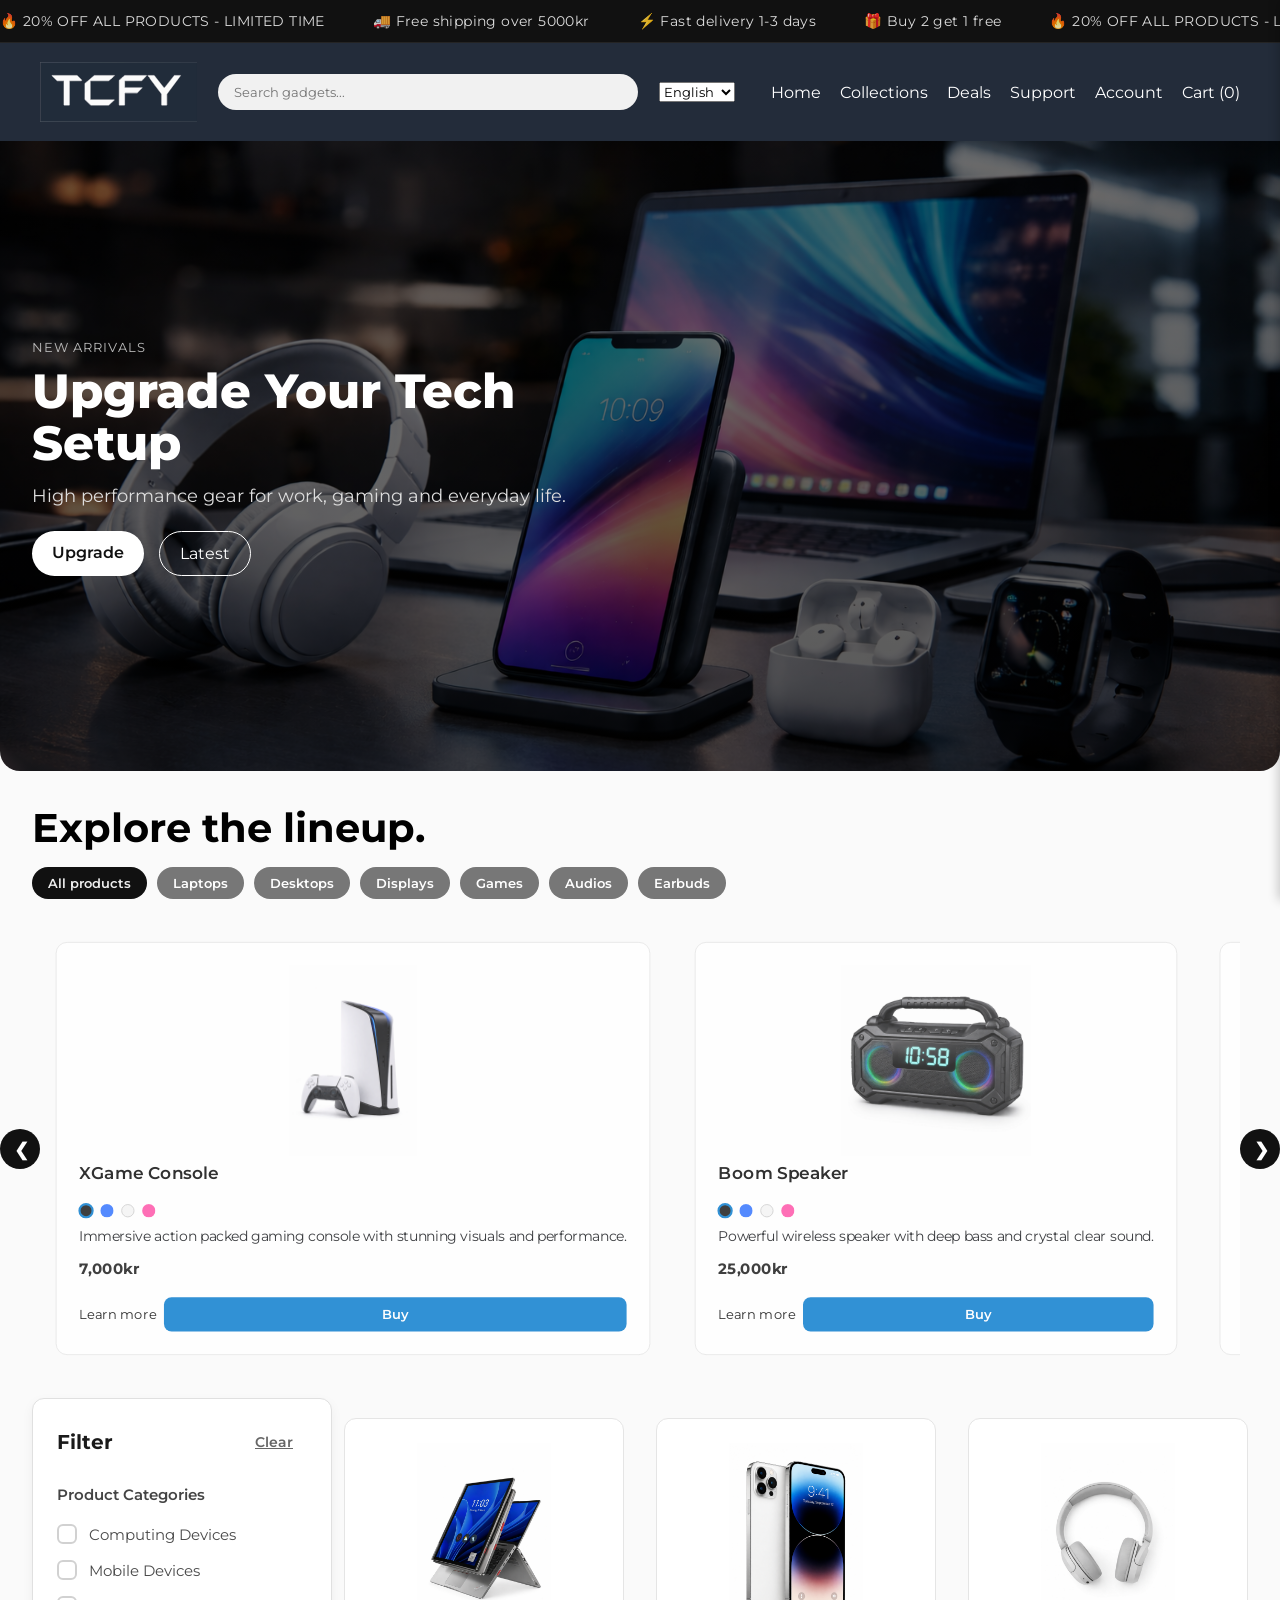
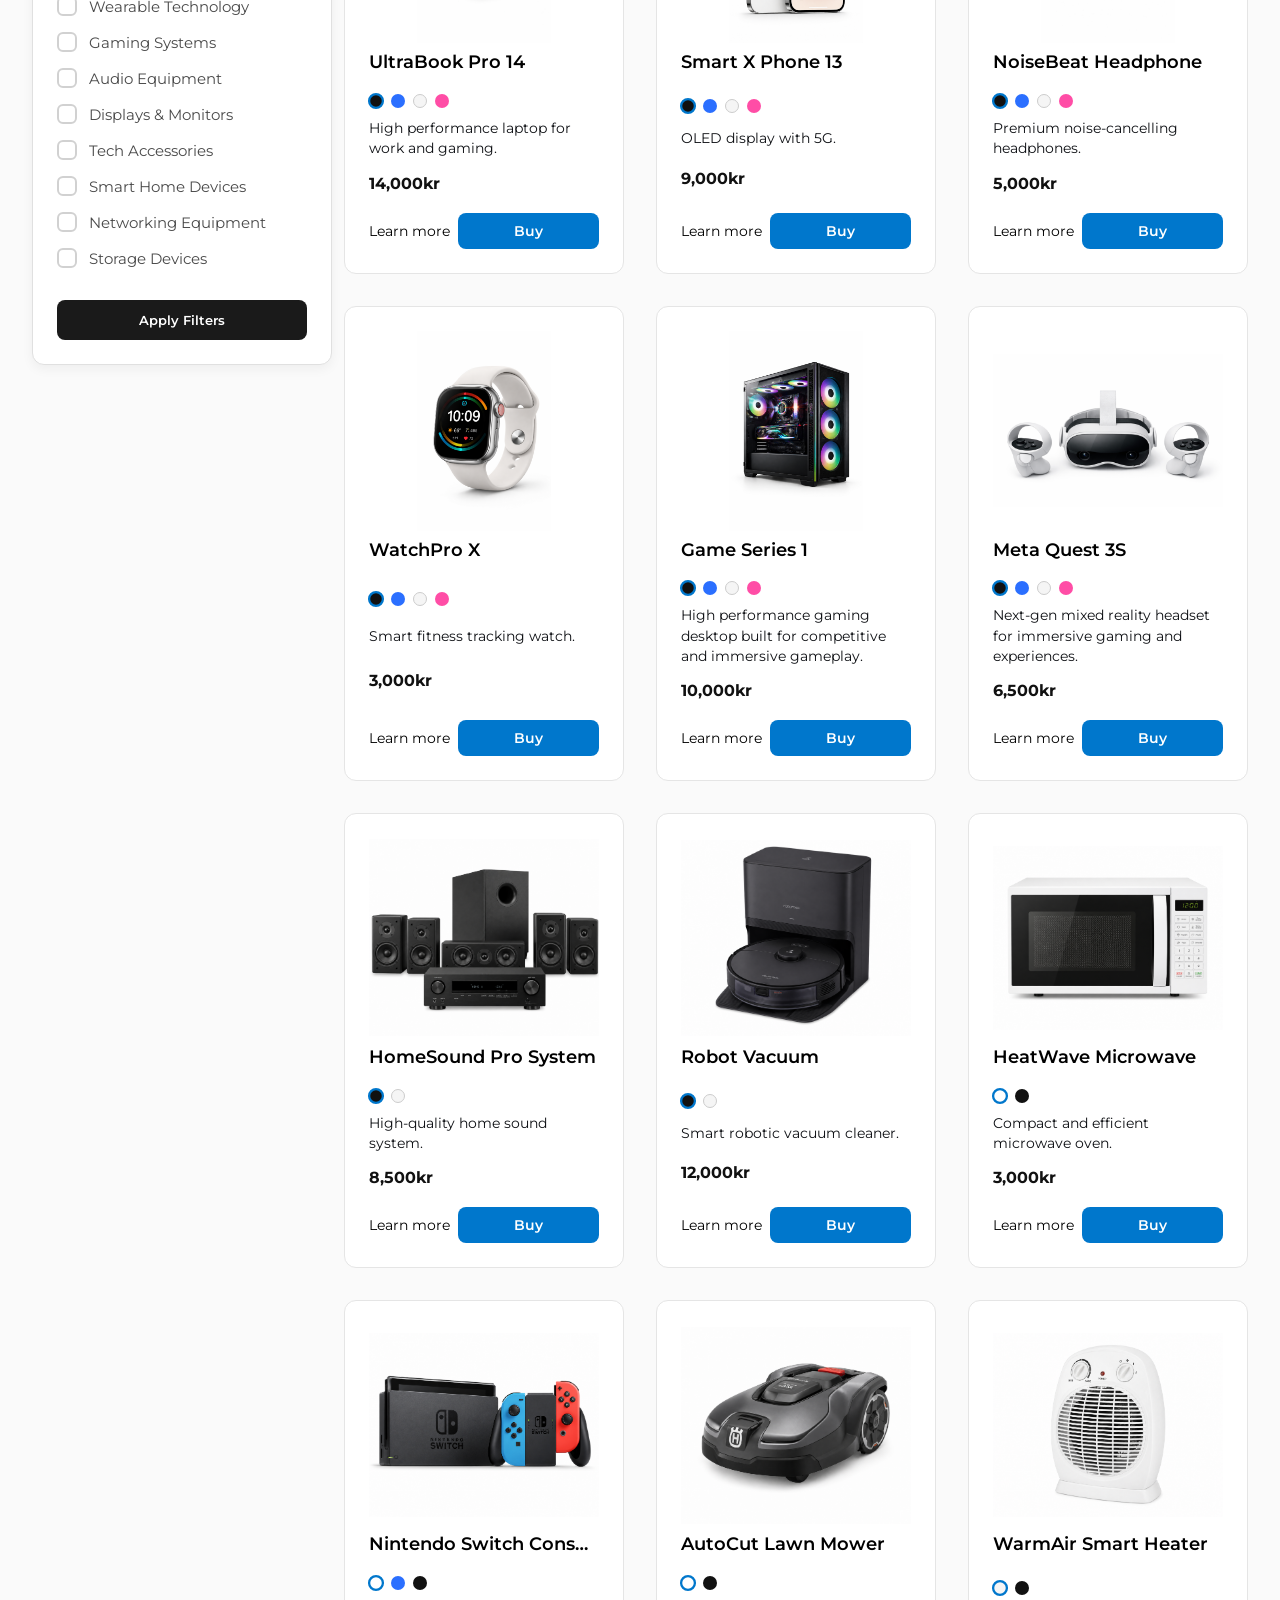
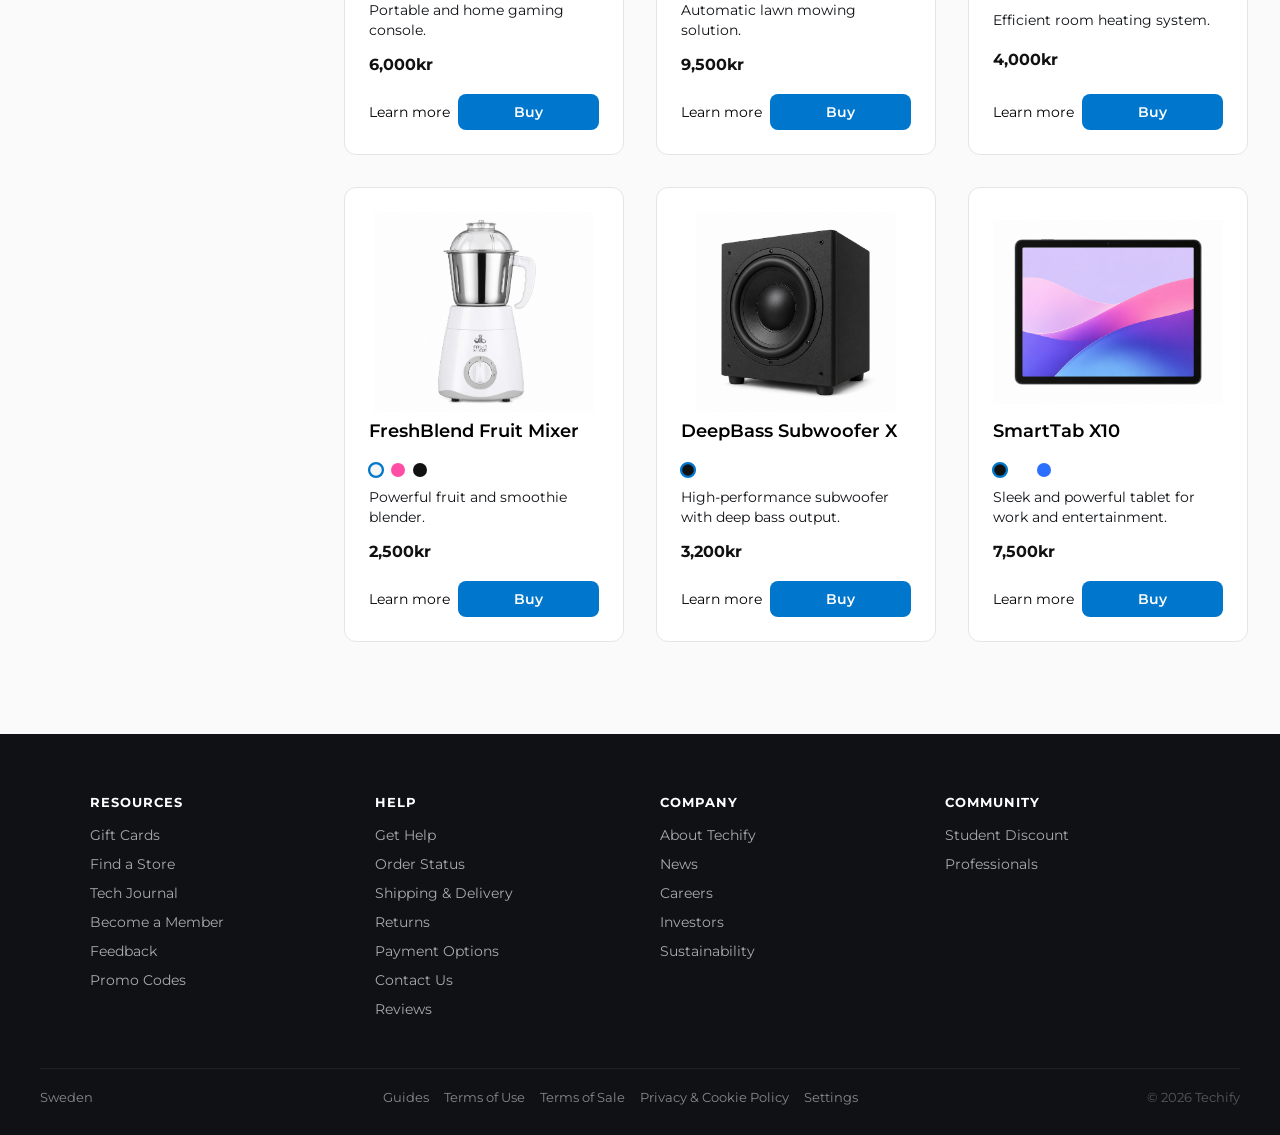
==== index.html @ bf7cb3c2 "new image file" ====
<!DOCTYPE html>
<html lang="en">
<head>
    <meta charset="UTF-8"/>
    <meta name="viewport" content="width=device-width, initial-scale=1.0"/>
    <meta name="description" content="Shop premium tech products including laptops, gaming gear and accessories. Fast delivery across Sweden.">
    <title>Techify | Premium Tech Store Sweden</title>
    <link rel="stylesheet" href="css/main.css"/>
    <link rel="preconnect" href="https://fonts.googleapis.com">
<link rel="preconnect" href="https://fonts.gstatic.com" crossorigin>
<link href="https://fonts.googleapis.com/css2?family=Montserrat:ital,wght@0,100..900;1,100..900&display=swap" rel="stylesheet">
   
</head>
<body>
        <!--PROMO BAR-->
    <section class="promo" aria-label="Current promotions">
        <div class="promo_viewport">
            <ul class="promo_track">
                <li>🔥 20% OFF ALL PRODUCTS - LIMITED TIME</li>
                <li>🚚 Free shipping over 5000kr</li>
                <li>⚡ Fast delivery 1-3 days</li>
                <li>🎁 Buy 2 get 1 free</li>

                <!--DUPLICATE FOR SEAMLESS LOOP-->
                <li>🔥 20% OFF ALL PRODUCTS - LIMITED TIME</li>
                <li>🚚 Free shipping over 5000kr</li>
                <li>⚡ Fast delivery 1-3 days</li>
                <li>🎁 Buy 2 get 1 free</li>
            </ul>
        </div>
    </section>

    <header class="site-header">
        <div class="logo-wrap">
            <img src="img/logo.svg" class="logo" alt="Techify logo">
    
        </div>

       <div class="search-container">
        <label for="search" class="sr-only">Search products</label>
        <input 
          id="search"
          data-i18n-placeholder="search_placeholder"
          placeholder="Search gadgets..."
          aria-label="Search products">
       </div>
       <div id="searchResults" class="search-results"></div>

        <div class="lang-switcher">
         <select id="languageSwitcher">
         <option value="en">English</option>
         <option value="sv">Svenska</option>
         <option value="fr">Français</option>
         </select>
        </div>
       

        <nav aria-label="Main navigation">
            <a href="index.html" data-i18n="nav_home">Home</a>
            <a href="shop.html" data-i18n="nav_collections">Collections</a>
            <a href="deals.html" data-i18n="nav_deals">Deals</a>
            <a href="support.html" data-i18n="nav_support">Support</a>
            <a href="login.html" data-i18n="nav_account">Account</a>          
            <a href="cart.html" id="cartLink">Cart (0)</a>
        </nav>
    </header>


    <main>

        <!--HERO-->
        <section class="hero" aria-label="Hero banner">
            <div class="hero-content">
              <span class="hero-tag" data-i18n="hero_tag">New Arrivals</span>
               <h1 data-i18n="hero_title">Upgrade Your Tech Setup</h1>
               <p data-i18n="hero_desc">High performance gear for work, gaming and everyday life.</p>

           <div class="hero-actions">
             <a href="upgrade.html" class="btn-primary" data-i18n="btn_upgrade">Upgrade</a>
             <a href="latest.html" class="btn-secondary" data-i18n="btn_latest">Latest</a>
           </div>
          </div>
        </section>

        <!--SLIDER-->
        <section class="product-slider" aria-label="Explore the lineup">
           <div class="lineup-header">
            <h2>Explore the lineup.</h2>

            <div class="lineup-filters">
                <button class="active">All products</button>
                <button>Laptops</button>
                <button>Desktops</button>
                <button>Displays</button>
                <button>Games</button>
                <button>Audios</button>
                <button>Earbuds</button>

            </div>
          </div>
        </section>

        <div class="slider-wrapper">
            <button class="slide-btn prev" aria-label="Previous">&#10094;</button>

            <div class="slider-track">

                <!--SLIDE ITEM-->
                <article class="product-card" data-id="15">
                   <a href="product.html?id=15">
                    <img src="img/Xgame.png" 
                         alt="XGame console" 
                         loading="lazy" 
                         decoding="async"
                         width="300" 
                         height="200">
                    <h3>XGame Console</h3>
                    </a>

                    <div class="color-options">
                        <span class="color blue" data-color="blue"></span>
                        <span class="color black" data-color="black"></span>
                        <span class="color white" data-color="white"></span>
                        <span class="color pink" data-color="pink"></span>
                    </div>

                    <p class="price">7000kr</p>
                </article>

                <article class="product-card" data-id="11">
                   <a href="product.html?id=11">
                    <img src="img/speaker.png" 
                         alt="Boom Speaker" 
                         loading="lazy" 
                         decoding="async"
                         width="300" 
                         height="200">
                    <h3>Boom Speaker</h3>
                    </a>
                     <div class="color-options">
                        <span class="color blue" data-color="blue"></span>
                        <span class="color black" data-color="black"></span>
                        <span class="color white" data-color="white"></span>
                        <span class="color pink" data-color="pink"></span>
                    </div>

                    <p class="price">2500kr</p>
                </article>

                <article class="product-card" data-id="7">
                   <a href="product.html?id=7">
                    <img src="img/earbuds.png" 
                         alt="AirBeat Earbuds" 
                         loading="lazy" 
                         decoding="async"
                         width="300" 
                         height="200">
                    <h3>AirBeat Earbuds</h3>
                    </a>
                     <div class="color-options">
                        <span class="color blue" data-color="blue"></span>
                        <span class="color black" data-color="black"></span>
                        <span class="color white" data-color="white"></span>
                        <span class="color pink" data-color="pink"></span>
                    </div>
                    <p class="price">1800kr</p>
                </article>

                <article class="product-card" data-id="8">
                   <a href="product.html?id=8">
                    <img src="img/laptop.png" 
                         alt="Pro Laptop X" 
                         loading="lazy" 
                         decoding="async"
                         width="300" 
                         height="200">
                    <h3>Pro Laptop X</h3>
                    </a>
                     <div class="color-options">
                        <span class="color blue" data-color="blue"></span>
                        <span class="color black" data-color="black"></span>
                        <span class="color white" data-color="white"></span>
                        <span class="color pink" data-color="pink"></span>
                    </div>
                    <p class="price">160000kr</p>
                </article>

                <article class="product-card" data-id="9">
                   <a href="product.html?id=9">
                    <img src="img/computer Monitor.png" 
                         alt="Pro Game M2" 
                         decoding="async"
                         loading="lazy" 
                         width="300" 
                         height="200">
                    <h3>Pro Game M2</h3>
                    </a>
                     <div class="color-options">
                        <span class="color blue" data-color="blue"></span>
                        <span class="color black" data-color="black"></span>
                        <span class="color white" data-color="white"></span>
                        <span class="color pink" data-color="pink"></span>
                    </div>
                    <p class="price">12000kr</p>
                </article>

                <article class="product-card" data-id="12">
                   <a href="product.html?id=12">
                    <img src="img/smart tv.png" 
                         alt="75 inch Smart TV" 
                         loading="lazy" 
                         decoding="async"
                         width="300" 
                         height="200">
                    <h3>75" Smart TV</h3>
                    </a>
                     <div class="color-options">
                        <span class="color blue" data-color="blue"></span>
                        <span class="color black" data-color="black"></span>
                        <span class="color white" data-color="white"></span>
                        <span class="color pink" data-color="pink"></span>
                    </div>
                    <p class="price">180000kr</p>
                </article>

                <article class="product-card" data-id="13">
                   <a href="product.html?id=13">
                    <img src="img/camera.png" 
                         alt="ProShot Camera" 
                         loading="lazy" 
                         decoding="async"
                         width="300" 
                         height="200">
                    <h3>ProShot Camera</h3>
                   </a>
                    <div class="color-options">
                        <span class="color blue" data-color="blue"></span>
                        <span class="color black" data-color="black"></span>
                        <span class="color white" data-color="white"></span>
                        <span class="color pink" data-color="pink"></span>
                    </div>
                    <p class="price">9500kr</p>
                </article>

                <article class="product-card" data-id="14">
                   <a href="product.html?id=14">
                    <img src="img/portable hardware.png" 
                         alt="Pocket SSD" 
                         loading="lazy" 
                         decoding="async"
                         width="300" 
                         height="200">
                    <h3>Pocket SSD 1TB</h3>
                    </a>
                    <p class="price">2500kr</p>
                </article>

                
            </div>

            <button class="slide-btn next" aria-label="Next">&#10095;</button>
        </div>
    </section>

      <!-- MAIN SHOP--> 
      <section class="container">

      <aside class="filters" aria-label="Product filters">

        <header class="filters-header">
            <h2>Filter</h2>
            <button type="button" class="clear-filters">Clear</button>
        </header>

        <form class="filters-form">

            <fieldset class="filters-group">
                <legend>Product Categories</legend>

                <label class="filter-option">
                    <input type="checkbox" name="category" value="laptop">
                    <span>Computing Devices</span>
                </label>

                <label class="filter-option">
                    <input type="checkbox" name="category" value="phones">
                    <span>Mobile Devices</span>
                </label>

                <label class="filter-option">
                    <input type="checkbox" name="category" value="wearable">
                    <span>Wearable Technology</span>
                </label>

                <label class="filter-option">
                    <input type="checkbox" name="category" value="game">
                    <span>Gaming Systems</span>
                </label>

                <label class="filter-option">
                    <input type="checkbox" name="category" value="audio">
                    <span>Audio Equipment</span>
                </label>

                <label class="filter-option">
                    <input type="checkbox" name="category" value="monitor">
                    <span>Displays & Monitors</span>
                </label>

                <label class="filter-option">
                    <input type="checkbox" name="category" value="camera">
                    <span>Tech Accessories</span>
                </label>

                <label class="filter-option">
                    <input type="checkbox" name="category" value="home_appliance">
                    <span>Smart Home Devices</span>
                </label>

                <label class="filter-option">
                    <input type="checkbox" name="category" value="network">
                    <span>Networking Equipment</span>
                </label>

                <label class="filter-option">
                    <input type="checkbox" name="category" value="portable hardware">
                    <span>Storage Devices</span>
                </label>
            </fieldset>

            <button id="applyFilters" type="button" class="apply-btn">
                Apply Filters
            </button>
        </form>

      </aside>  

      <section class="products">

        <article class="product-card" data-id="1">
            <a href="product.html?id=1">
                <img src="img/ultraBook.png" alt="UltraBook Pro 14">
                <h3>UltraBook Pro 14</h3>
            </a>
             <div class="color-options">
                        <span class="color blue" data-color="blue"></span>
                        <span class="color black" data-color="black"></span>
                        <span class="color white" data-color="white"></span>
                        <span class="color pink" data-color="pink"></span>
                    </div>
            <p class="price">14000kr</p>
            <button type="button" class="add-to-cart">Add to Cart</button>
        </article>

        <article class="product-card" data-id="2">
            <a href="product.html?id=2">
                <img src="img/smartphone.png" alt="Smart X Phone 13">
                <h3>Smart X Phone 13</h3>
            </a>
             <div class="color-options">
                        <span class="color blue" data-color="blue"></span>
                        <span class="color black" data-color="black"></span>
                        <span class="color white" data-color="white"></span>
                        <span class="color pink" data-color="pink"></span>
                    </div>
            <p class="price">9000kr</p>
            <button type="button" class="add-to-cart">Add to Cart</button>
        </article>

        <article class="product-card" data-id="3">
            <a href="product.html?id=3">
                <img src="img/headphone.png" alt="NoiseBeat Headphone">
                <h3>NoiseBeat Headphone</h3>
            </a>
             <div class="color-options">
                        <span class="color blue" data-color="blue"></span>
                        <span class="color black" data-color="black"></span>
                        <span class="color white" data-color="white"></span>
                        <span class="color pink" data-color="pink"></span>
                    </div>
            <p class="price">5000kr</p>
            <button type="button" class="add-to-cart">Add to Cart</button>
        </article>

        <article class="product-card" data-id="4">
            <a href="product.html?id=4">
                <img src="img/smartwatch.png" alt="WatchPro X">
                <h3>WatchPro X</h3>
            </a>
             <div class="color-options">
                        <span class="color blue" data-color="blue"></span>
                        <span class="color black" data-color="black"></span>
                        <span class="color white" data-color="white"></span>
                        <span class="color pink" data-color="pink"></span>
                    </div>
            <p class="price">3000kr</p>
            <button type="button" class="add-to-cart">Add to Cart</button>
        </article>

        <article class="product-card" data-id="5">
            <a href="product.html?id=5">
                <img src="img/gaming pc.png" alt="Game Series 1">
                <h3>Game Series 1</h3>
            </a>
             <div class="color-options">
                        <span class="color blue" data-color="blue"></span>
                        <span class="color black" data-color="black"></span>
                        <span class="color white" data-color="white"></span>
                        <span class="color pink" data-color="pink"></span>
                    </div>
            <p class="price">10000kr</p>
            <button type="button" class="add-to-cart">Add to Cart</button>
        </article>

        <article class="product-card" data-id="6">
            <a href="product.html?id=6">
                <img src="img/meta quest 3s.png" alt="VR">
                <h3>VR</h3>
            </a>
             <div class="color-options">
                        <span class="color blue" data-color="blue"></span>
                        <span class="color black" data-color="black"></span>
                        <span class="color white" data-color="white"></span>
                        <span class="color pink" data-color="pink"></span>
                    </div>
            <p class="price">7000</p>
            <button type="button" class="add-to-cart">Add to Cart</button>
        </article>


<article class="product-card" data-id="16">
    <a href="product.html?id=16">
        <img src="img/soundsystem.png" alt="HomeSound Pro System">
        <h3>HomeSound Pro System</h3>
    </a>
    <div class="color-options">
        <span class="color black" data-color="black"></span>
        <span class="color white" data-color="white"></span>
    </div>
    <p class="price">8500kr</p>
    <button type="button" class="add-to-cart">Add to Cart</button>
</article>

<article class="product-card" data-id="17">
    <a href="product.html?id=17">
        <img src="img/robotvacuum.png" alt="RoboClean X Vacuum">
        <h3>RoboClean X Vacuum</h3>
    </a>
    <div class="color-options">
        <span class="color black" data-color="black"></span>
        <span class="color white" data-color="white"></span>
    </div>
    <p class="price">12000kr</p>
    <button type="button" class="add-to-cart">Add to Cart</button>
</article>


<article class="product-card" data-id="18">
    <a href="product.html?id=18">
        <img src="img/microwave.png" alt="HeatWave Microwave">
        <h3>HeatWave Microwave</h3>
    </a>
    <div class="color-options">
        <span class="color silver" data-color="silver"></span>
        <span class="color black" data-color="black"></span>
    </div>
    <p class="price">3000kr</p>
    <button type="button" class="add-to-cart">Add to Cart</button>
</article>

<article class="product-card" data-id="19">
    <a href="product.html?id=19">
        <img src="img/switch.png" alt="Nintendo Switch Console">
        <h3>Nintendo Switch Console</h3>
    </a>
    <div class="color-options">
        <span class="color red" data-color="red"></span>
        <span class="color blue" data-color="blue"></span>
        <span class="color black" data-color="black"></span>
    </div>
    <p class="price">6000kr</p>
    <button type="button" class="add-to-cart">Add to Cart</button>
</article>

<article class="product-card" data-id="20">
    <a href="product.html?id=20">
        <img src="img/lawnmower.png" alt="AutoCut Lawn Mower">
        <h3>AutoCut Lawn Mower</h3>
    </a>
    <div class="color-options">
        <span class="color green" data-color="green"></span>
        <span class="color black" data-color="black"></span>
    </div>
    <p class="price">9500kr</p>
    <button type="button" class="add-to-cart">Add to Cart</button>
</article>

<article class="product-card" data-id="21">
    <a href="product.html?id=21">
        <img src="img/heater.png" alt="WarmAir Smart Heater">
        <h3>WarmAir Smart Heater</h3>
    </a>
    <div class="color-options">
        <span class="color white" data-color="white"></span>
        <span class="color black" data-color="black"></span>
    </div>
    <p class="price">4000kr</p>
    <button type="button" class="add-to-cart">Add to Cart</button>
</article>

<article class="product-card" data-id="22">
    <a href="product.html?id=22">
        <img src="img/blender.png" alt="Fruit Mixer">
        <h3>Fruit Mixer</h3>
    </a>
    <div class="color-options">
        <span class="color white" data-color="white"></span>
        <span class="color pink" data-color="pink"></span>
        <span class="color black" data-color="black"></span>
    </div>
    <p class="price">2500kr</p>
    <button type="button" class="add-to-cart">Add to Cart</button>
</article>


<article class="product-card" data-id="23">
    <a href="product.html?id=23">
        <img src="img/subwoofer.png" alt="Subwoofer Speaker">
        <h3>DeepBass Subwoofer</h3>
    </a>
    <div class="color-options">
        <span class="color black" data-color="black"></span>
        <span class="color white" data-color="white"></span>
    </div>
    <p class="price">8500kr</p>
    <button type="button" class="add-to-cart">Add to Cart</button>
</article>

<article class="product-card" data-id="24">
    <a href="product.html?id=24">
        <img src="img/tablet.png" alt="Smart Tablet">
        <h3>VisionPad Tablet</h3>
    </a>
    <div class="color-options">
        <span class="color black" data-color="black"></span>
        <span class="color silver" data-color="silver"></span>
        <span class="color white" data-color="white"></span>
    </div>
    <p class="price">6000kr</p>
    <button type="button" class="add-to-cart">Add to Cart</button>
</article>


      </section>
    </main>
<!--SIDE CART-->

<div id="sideCart" class="side-cart" role="dialog" aria-label="Shopping cart">
    <div class="side-cart-header">
        <h2 data-i18n="cart_title">Your Cart</h2>
        <button id="closeCart" aria-label="Close cart">X</button>
    </div>

    <div id="sideCartItems"></div>

    <div class="side-cart-footer">
        <h3 id="sideCartTotal">Total: 0kr</h3>
        <div class="side-actions">
            <button id="continueShopping" data-i18n="continue">Continue Shopping</button>
            <button id="checkoutNow" data-i18n="checkout">Proceed to Payment</button>
        </div>
    </div>
</div>

<script src="js/products.js"></script>
<script src="js/app.js"></script>

<footer class="footer">
    <div class="footer-container">

        <!--RESOURCE-->
        <div class="footer-col">
            <h4>Resources</h4>
            <ul>
                <li><a href="#">Gift Cards</a></li>
                <li><a href="#">Find a Store</a></li>
                <li><a href="#">Tech Journal</a></li>
                <li><a href="#">Become a Member</a></li>
                <li><a href="#">Feedback</a></li>
                <li><a href="#">Promo Codes</a></li>
            </ul>
        </div>

        <!--HELP-->
        <div class="footer-col">
            <h4>Help</h4>
            <ul>
                <li><a href="#">Get Help</a></li>
                <li><a href="#">Order Status</a></li>
                <li><a href="#">Shipping & Delivery</a></li>
                <li><a href="#">Returns</a></li>
                <li><a href="#">Payment Options</a></li>
                <li><a href="#">Contact Us</a></li>
                <li><a href="#">Reviews</a></li>
            </ul>
        </div>

        <!--COMPANY-->
        <div class="footer-col">
            <h4>Company</h4>
            <ul>
                <li><a href="#">About Techify</a></li>
                <li><a href="#">News</a></li>
                <li><a href="#">Careers</a></li>
                <li><a href="#">Investors</a></li>
                <li><a href="#">Sustainability</a></li>
            </ul>
        </div>

        <!--COMMUNITY-->
        <div class="footer-col">
            <h4>Community</h4>
            <ul>
                <li><a href="#">Student Discount</a></li>
                <li><a href="#">Professionals</a></li>
            </ul>
        </div>

    </div>

    <!--BOTTOM BAR-->
    <div class="footer-bottom">
        <span>Sweden</span>

        <div class="footer-links">
            <a href="#">Guides</a>
            <a href="#">Terms of Use</a>
            <a href="#">Terms of Sale</a>
            <a href="#">Privacy & Cookie Policy</a>
            <a href="#">Settings</a>
        </div>

        <span class="footer-copy">© 2026 Techify</span>
    </div>
</footer>
    
</body>
</html>
---- css/main.css ----
* {
  box-sizing: border-box;
  margin: 0;
  padding: 0;
  font-family: "Montserrat", sans-serif;
}

/* HEADER */
.site-header {
  display: flex;
  justify-content: space-between;
  align-items: center;
  padding: 1.2rem 2.5rem;
  background: #232c3a;
  color: #fff;
  flex-wrap: wrap;
  gap: 10px;
}

.logo-wrap {
  display: flex;
  align-items: center;
  gap: 10px;
}

.logo {
  height: 60px;
}

nav a {
  color: white;
  margin-left: 15px;
  text-decoration: none;
}

/* SEARCH */
.search-container {
  position: relative;
  max-width: 420px;
  width: 100%;
}

#search {
  padding: 10px 16px;
  border-radius: 999px;
  border: none;
  width: 100%;
  background: #f1f1f1;
}

#search:focus {
  outline: none;
  background: #e9e9e9;
}

.search-results {
  position: absolute;
  background: white;
  width: 100%;
  top: 110%;
  border-radius: 10px;
  box-shadow: 0 5px 20px rgba(0, 0, 0, 0.1);
  max-height: 300px;
  overflow-y: auto;
  display: none;
  z-index: 100;
}

.search-item {
  padding: 10px;
  cursor: pointer;
}

.search-item:hover {
  background: #f5f5f5;
}

.sr-only {
  position: absolute;
  left: -9999px;
}

.container {
  display: grid;
  grid-template-columns: 280px 1fr;
  gap: 2rem;
  padding: 2rem;
  align-items: start;
}

.filters {
  background: #ffffff;
  border: 1px solid #e0e0e0;
  border-radius: 12px;
  padding: 24px;
  width: 300px;
  box-shadow: 0 4px 12px rgba(0, 0, 0, 0.05);
  font-family:
    "Inter",
    -apple-system,
    sans-serif;
}

.filters-header {
  display: flex;
  justify-content: space-between;
  align-items: center;
  margin-bottom: 24px;
}

.filters-header h2 {
  font-size: 1.25rem;
  font-weight: 700;
  margin: 0;
  color: #1a1a1a;
}

.clear-filters {
  background: none;
  border: none;
  color: #666;
  font-size: 0.9rem;
  cursor: pointer;
  text-decoration: underline;
  transition: color 0.2s;
}

.clear-filters:hover {
  color: #ff4d4f;
}

.filters-group {
  border: none;
  padding: 0;
  margin: 0 0 24px 0;
}

.filters-group legend {
  font-weight: 600;
  font-size: 0.95rem;
  margin-bottom: 12px;
  color: #444;
}

.filter-option {
  display: flex;
  align-items: center;
  padding: 8px 0;
  cursor: pointer;
  transition: all 0.2s;
}

.filter-option input[type="checkbox"] {
  appearance: none;
  -webkit-appearance: none;
  width: 20px;
  height: 20px;
  border: 2px solid #d1d1d1;
  border-radius: 6px;
  margin-right: 12px;
  position: relative;
  cursor: pointer;
  transition: all 0.2s cubic-bezier(0.4, 0, 0.2, 1);
}

.filter-option input[type="checkbox"]:checked {
  background-color: #007bff;
  border-color: #007bff;
}

.filter-option input[type="checkbox"]:checked::after {
  content: "";
  position: absolute;
  left: 6px;
  top: 2px;
  width: 5px;
  height: 10px;
  border: solid white;
  border-width: 0 2px 2px 0;
  transform: rotate(45deg);
}

.filter-option span {
  font-size: 0.95rem;
  color: #4a4a4a;
}

.filter-option:hover span {
  color: #007bff;
}

.apply-btn {
  width: 100%;
  padding: 12px;
  background-color: #1a1a1a;
  color: white;
  border: none;
  border-radius: 8px;
  font-weight: 600;
  cursor: pointer;
  transition: background 0.3s;
}

.apply-btn:hover {
  background-color: #333;
}

.products {
  display: grid;
  grid-template-columns: repeat(auto-fill, minmax(280px, 1fr));
  gap: 2rem;
}

/* SLIDER */
.product-slider {
  padding: 2rem;
}

.product-slider .product-card {
  min-width: 220px;
  scroll-snap-align: center;
  transition:
    transform 0.3s ease,
    opacity 0.3s ease;
}

.slider-wrapper {
  position: relative;
  display: flex;
  align-items: center;
}

.slider-track {
  display: flex;
  gap: 1rem;
  overflow-x: auto;
  scroll-behavior: smooth;

  scroll-snap-type: x mandatory;

  white-space: nowrap;
}

.slider-track .product-card {
  transform: scale(0.95);
  opacity: 0.8;
  min-width: 220px;
  flex: 0 0 auto;
}

.slider-track .product-card.active {
  transform: scale(1);
  opacity: 1;
}

/* HIDE SCROLLBAR */
.slider-track::-webkit-scrollbar {
  display: none;
}

.slide-btn {
  background: #111;
  color: #fff;
  border-radius: 50%;
  width: 40px;
  height: 40px;
  font-size: 18px;
}

.product-slider .product-card {
  min-width: 140px;
  padding: 1rem;
}

.product-slider .product-image {
  height: 140px;
}

.product-slider .product-image img {
  max-height: 130px;
}

/* PRODUCT CARD */

.product-card {
  position: relative;
  overflow: hidden;
  border: 1px solid #e5e5e5;
  padding: 1.2rem;
  border-radius: 12px;
  text-align: left;

  display: flex;
  flex-direction: column;
  justify-content: space-between;
  gap: 14px;

  background: #fff;
  transition: all 0.25s ease;

  height: 100%;
}

.product-card a {
  text-decoration: none;
  color: inherit;
}

.product-card:hover::after {
  opacity: 1;
}

.product-card img {
  width: 100%;
  height: 200px;
  object-fit: contain;
}

.product-card:hover {
  transform: translateY(-8px);
  box-shadow: 0 5px 15px rgba(0, 0, 0, 0.12);
}

.product-card:hover img {
  transform: scale(1.08);
}

.product-card h3 {
  position: relative;
  font-size: 1.05rem;
  font-weight: 600;
  line-height: 1.4;
  margin-top: 8px;

  display: block;
  overflow: hidden;
  text-overflow: ellipsis;
  white-space: nowrap;
}

.product-card h3::after {
  content: "";
  position: absolute;
  left: 0;
  bottom: -3px;
  width: 0%;
  height: 2px;
  background: #111;
  transition: width 0.3s ease;
}

.product-card:hover h3::after {
  width: 100%;
}

.product-card h3 {
  line-height: 1.3;
  margin-bottom: 4px;
}

.price {
  font-weight: bold;
  font-size: 1.1rem;
  margin-top: auto;
}

.product-card h3 {
  font-size: 1.1rem;
  font-weight: 600;
}

.price {
  font-size: 1.3rem;
  font-weight: bold;
  color: #111;
}

.product-card button {
  width: 100%;
  padding: 10px;
  border-radius: 8px;
  font-weight: 600;
}

/* BUTTON */
button {
  padding: 10px 14px;
  border: none;
  border-radius: 10px;
  background: #111;
  color: #fff;
  font-weight: 600;
  cursor: pointer;
}

a:focus,
button:focus,
input:focus {
  outline: 2px solid #0077cc;
  outline-offset: 2px;
}

button:hover {
  background: #333;
}

.btn-primary {
  background: #fff;
  color: #111;
  padding: 12px 20px;
  border-radius: 999px;
  font-weight: 600;
  text-decoration: none;
}

.btn-primary:hover {
  background: #ddd;
}

.btn-secondary {
  border: 1px solid #fff;
  color: #fff;
  padding: 12px 20px;
  border-radius: 999px;
  text-decoration: none;
  display: inline-block;
}

/* QUANTITY */
.qty {
  display: flex;
  align-items: center;
  gap: 10px;
  margin: 10px 0;
}

.qty button {
  padding: 5px 10px;
  border-radius: 6px;
}

/* CART PAGE */
.cart-item {
  display: flex;
  gap: 15px;
  padding: 15px;
  border-bottom: 1px solid #ddd;
  align-items: center;
}

.cart-item img {
  border-radius: 8px;
}

.cart-item button.remove {
  background: #e74c3c;
}

.cart-item button.remove:hover {
  background: #c0392b;
}

/* Cart total*/
.cart-total {
  margin-top: 20px;
  padding: 20px;
  background: #f3f3f3;
  border-radius: 10px;
  text-align: center;
}

/* TOAST */
.toast {
  position: fixed;
  bottom: 20px;
  right: 20px;
  font-weight: 500;
  letter-spacing: 0.5px;
  background: #111;
  color: #fff;
  padding: 12px 20px;
  border-radius: 8px;
  opacity: 0;
  transform: translateY(20px);
  transition: 0.3s;
}

.toast.show {
  opacity: 1;
  transform: translateY(0);
}

/* SIDE CART */
.side-cart {
  border-left: 1px solid #eee;
  position: fixed;
  top: 0;
  right: -350px;
  width: 350px;
  height: 100%;
  background: #fff;
  box-shadow: -2px 0 10px rgba(0, 0, 0, 0.2);
  padding: 20px;
  transition: 0.3s;
  z-index: 999;
  display: flex;
  flex-direction: column;
}

.side-cart.open {
  right: 0;
}

.side-cart-header {
  display: flex;
  justify-content: space-between;
  align-items: center;
}

.side-cart-header button {
  background: none;
  color: black;
  font-size: 24px;
  cursor: pointer;
}

#sideCartItems {
  flex: 1;
  overflow-y: auto;
  margin: 20px 0;
}

.side-item {
  display: flex;
  justify-content: space-between;
  margin-bottom: 10px;
}

.side-cart-item {
  display: flex;
  align-items: center;
  gap: 10px;
  margin-bottom: 15px;
  border-bottom: 1px solid #eee;
  padding-bottom: 10px;
}

.side-img {
  width: 60px;
  height: 60px;
  object-fit: contain;
}

.side-info {
  flex: 1;
}

.side-info h4 {
  font-size: 14px;
  margin-bottom: 5px;
}

.side-info p {
  font-size: 13px;
  color: #555;
}

.side-cart-item .remove {
  background: none;
  color: red;
  font-size: 16px;
  cursor: pointer;
}

.side-cart-footer {
  border-top: 1px solid #ddd;
  padding-top: 10px;
}

body.cart-open::before {
  content: "";
  position: fixed;
  inset: 0;
  background: rgba(0, 0, 0, 0.4);
  z-index: 998;
}

/* SIDE ACTIONS */
.side-actions {
  display: flex;
  gap: 10px;
  margin-top: 10px;
}

.side-actions button {
  flex: 1;
  border-radius: 10px;
  padding: 10px;
}

.primary {
  background: #0077cc;
}

.secondary {
  background: #eee;
  color: #111;
}

.secondary:hover {
  background: #ddd;
}

/* Payment*/
.checkout-layout {
  display: grid;
  grid-template-columns: 1fr 1fr;
  gap: 2rem;
  margin-top: 20px;
}

.cart-summary {
  background: #f8f8f8;
  padding: 20px;
  border-radius: 10px;
}

.payment-form {
  display: flex;
  flex-direction: column;
  gap: 10px;
  background: #fff;
  padding: 20px;
  border-radius: 10px;
  box-shadow: 0 5px 15px rgba(0, 0, 0, 0.1);
}

.payment-form input {
  padding: 10px;
  border-radius: 8px;
  border: 1px solid #ccc;
}

.payment-form input:focus {
  border-color: #0077cc;
  outline: none;
}

.pay-now {
  margin-top: 10px;
  background: #111;
}

.pay-now:hover {
  background: #333;
}

/* GLOBAL SMOOTHNESS */
html {
  scroll-behavior: smooth;
}

body {
  background: #fafafa;
}

/* BETTER TRANSTITIONS */
.product-card,
button,
a {
  transition:
    transform 0.2s ease,
    box-shadow 0.2s ease;
}

/* FOOTERS */
.footer {
  background: #0f1115;
  color: #ccc;
  padding: 60px 20px 30px;
  margin-top: 60px;
}

/* GRID */
.footer-container {
  max-width: 1100px;
  margin: auto;

  display: flex;
  justify-content: space-between;
  align-items: flex-start;

  gap: 40px;
  flex-wrap: wrap;
}
.footer-col {
  min-width: 180px;
  flex: 1;
}

/* HERO */
.hero {
  position: relative;
  min-height: 70vh;

  display: flex;
  align-items: center;
  padding: 4rem 2rem;

  color: #fff;
  background:
    linear-gradient(rgba(0, 0, 0, 0.55), rgba(0, 0, 0, 0.65)),
    url("../img/hero.png") center/cover no-repeat;

  border-radius: 0 0 20px 20px;
}
.hero-content {
  max-width: 600px;
}

.hero-tag {
  display: inline-block;
  font-size: 0.8rem;
  letter-spacing: 1px;
  text-transform: uppercase;
  margin-bottom: 10px;
  color: #bbb;
}

.hero h1 {
  font-size: 3rem;
  line-height: 1.1;
  font-weight: 800;
  margin-bottom: 15px;
}

.hero p {
  font-size: 1.1rem;
  color: #ddd;
  margin-bottom: 25px;
}

.hero-actions {
  display: flex;
  gap: 15px;
}
/* HEADER */
.section-header {
  display: flex;
  justify-content: space-between;
  align-items: center;
  margin-bottom: 1rem;
}

.section-header h2 {
  font-size: 1.5rem;
}

.section-header a {
  font-size: 0.9rem;
  text-decoration: none;
  color: #0077cc;
}

/* TITLE */
.footer-col h4 {
  color: #fff;
  margin-bottom: 15px;
  font-size: 13px;
  text-transform: uppercase;
  letter-spacing: 1px;
}

/* LINK */
.footer-col ul {
  list-style: none;
  padding: 0;
}

.footer-col li {
  margin-bottom: 10px;
}

.footer-col a {
  color: #aaa;
  text-decoration: none;
  font-size: 14px;
  transition: 0.2s;
}

.footer-col a:hover {
  color: #fff;
  transform: translateX(4px);
}

/* BOTTOM */
.footer-bottom {
  max-width: 1200px;
  margin: 40px auto 0;
  padding-top: 20px;
  border-top: 1px solid #222;

  display: flex;
  flex-wrap: wrap;
  justify-content: space-between;
  align-items: center;

  font-size: 13px;
  color: #888;
}

.footer-links {
  display: flex;
  flex-wrap: wrap;
  gap: 15px;
}

.footer-links a {
  color: #888;
  text-decoration: none;
}

.footer-links a:hover {
  color: #fff;
}

.footer-copy {
  opacity: 0.6;
}

/* RESPONSIVE */
@media (max-width: 900px) {
  .container {
    grid-template-columns: 1fr;
  }

  /*Grid*/
  #productSection {
    display: grid;
    grid-template-columns: 1fr;
  }

  .site-header {
    flex-direction: column;
    align-items: flex-start;
    gap: 15px;
  }

  nav {
    width: 100%;
  }
}

/* PREMIUM PAGE */
.product-detail {
  max-width: 1400px;
  margin: auto;
  padding: 0 20px;
}

/* PROMO */
.promo {
  background: #111;
  color: #fff;
  font-size: 0.9rem;
  border-bottom: 1px solid rgba(255, 255, 255, 0.08);
}

.promo_viewport {
  overflow: hidden;
}

.promo_track {
  display: flex;
  gap: 3rem;
  padding: 0.75rem 0;
  list-style: none;
  margin: 0;

  width: max-content;
  animation: promo-scroll 18s linear infinite;
}

.promo_track li {
  white-space: nowrap;
  opacity: 0.85;
  letter-spacing: 0.4px;
}

/* INFINITE SCROLL */
@keyframes promo-scroll {
  from {
    transform: translateX(0);
  }
  to {
    transform: translateX(-50%);
  }
}

.promo:hover .promo_track {
  animation-play-state: paused;
}

/* EXPLORE LINEUP */
.lineup {
  padding: 3rem 2rem 1rem;
}

.lineup-header h2 {
  font-size: 2.5rem;
  margin-bottom: 15px;
}

.lineup-filters {
  display: flex;
  gap: 10px;
}

.lineup-filters button {
  border: none;
  background: #777;
  padding: 8px 16px;
  border-radius: 999px;
  cursor: pointer;
}

.lineup-filters .active {
  background: #111;
  color: #eee;
}

/* PRODUCT CARD UPGRADE */
.product-card {
  padding: 1.5rem;
  gap: 10px;
}

.badge {
  position: absolute;
  top: 12px;
  left: 12px;
  font-size: 0.7rem;
  background: red;
  padding: 4px 10px;
  border-radius: 20px;
  font-weight: 600;
}

.product-card .desc {
  font-size: 0.9rem;
  color: #0f1115;
  line-height: 1.4;
}

.product-card .price {
  font-size: 1rem;
  margin-top: 5px;
}

/* ACTION ROW */
.card-actions {
  display: flex;
  justify-content: space-between;
  align-items: center;
  gap: 8px;
  margin-top: 10px;
}

/* BUY BUTTON */
.add-to-cart,
.buy-btn {
  width: auto;
  padding: 8px 12px;
  font-size: 0.85rem;
  border-radius: 8px;
  white-space: nowrap;
}

.card-actions buttons {
  flex: 1;
}

.link-btn {
  font-size: 0.85rem;
  white-space: nowrap;
  color: #0077cc;
  text-decoration: none;
}

.buy-btn {
  background: #0077cc;
  border-radius: 20px;
  padding: 6px 14px;
  font-size: 0.85rem;
}

.buy-btn:hover {
  background: #005fa3;
}

/* PRODUCT IMAGE WRAPPER */
.product-image {
  width: 100%;
  height: 200px;
  display: flex;
  align-items: center;
  justify-content: center;
  overflow: hidden;
}

.product-image img {
  max-width: 100%;
  max-height: 100%;
  object-fit: contain;
  transition: transform 0.3s ease;
}

/* COLOR OPTIONS CONTAINER */
.color-options {
  display: flex;
  gap: 8px;
  margin-top: 6px;
  align-items: center;
}

.color {
  width: 14px;
  height: 14px;
  border-radius: 50%;
  cursor: pointer;
  border: 2px solid transparent;
  transition: 0.2s ease;
}

/* COLORS */
.color.blue {
  background: #2b6fff;
}
.color.black {
  background: #111;
}
.color.white {
  background: #f5f5f5;
  border: 1px solid #ccc;
}
.color.pink {
  background: #ff4da6;
}

/* HOVER EFFECT */
.color:hover {
  transform: scale(1.2);
  border-color: #0077cc;
}

/* ACTIVE STATE */
.color.active {
  border: 2px solid #0077cc;
  transform: scale(1.15);
}

/* PRODUCT CARD FIX ALIGNMENT */
.product-card {
  display: flex;
  flex-direction: column;
  justify-content: space-between;
}

/* PRODUCT PAGE */
.product-detail {
  max-width: 1200px;
  margin: auto;
  padding: 50px 20px;
}

.product-grid {
  display: grid;
  grid-template-columns: 1fr 1fr;
  gap: 80px;
  align-items: start;
}

.product-image {
  display: flex;
  justify-content: center;
}

.product-image img {
  width: 100%;
  max-width: 450px;
  object-fit: contain;
}

.product-info {
  display: flex;
  flex-direction: column;
  gap: 20px;
}

.product-info h1 {
  font-size: 2rem;
}

.product-info .price {
  font-size: 1.6rem;
}

.features {
  background: #fff;
  padding: 20px;
  border-radius: 12px;
  border: 1px solid #eee;
}

/* NEW PRODUCT PAGE (GRADE A LAYOUT) */

.product-grid {
  display: grid;
  grid-template-columns: 1fr 1fr;
  gap: 60px;
  align-items: start;
  margin-top: 40px;
}

/* LEFT SIDE */
.product-left {
  display: flex;
  flex-direction: column;
  gap: 25px;
}

.product-detail .product-image {
  background: #fff;
  border-radius: 16px;
  padding: 20px;
  border: 1px solid #eee;

  display: flex;
  align-items: center;
  justify-content: center;

  height: 520px;
}

.product-detail .product-image img {
  width: 100%;
  height: 100%;
  max-height: 500px;
  object-fit: contain;
  transition: transform 0.3s ease;
}

.product-image:hover img {
  transform: scale(1.08);
}

.product-specs {
  background: #fff;
  padding: 20px;
  border-radius: 12px;
  border: 1px solid #eee;
  font-size: 0.95rem;
  line-height: 1.7;
  color: #333;
}

/* RIGHT SIDE */
.product-right {
  display: flex;
  flex-direction: column;
  gap: 20px;
}

.product-right h1 {
  font-size: 2.2rem;
  font-weight: 700;
}

.product-right .price {
  font-size: 1.9rem;
  font-weight: bold;
  color: #111;
}

/* FEATURES */
.features {
  list-style: none;
  padding: 0;
}

.features li {
  margin-bottom: 10px;
  font-size: 0.95rem;
}

/* TRUST BOX */
.trust-box {
  background: #f5f7fa;
  padding: 18px;
  border-radius: 12px;
  font-size: 0.95rem;
  border: 1px solid #eee;
}

.trust-box p {
  margin-bottom: 6px;
}

/* MAIN BUTTON */
.buy-main {
  padding: 16px;
  font-size: 1rem;
  border-radius: 12px;
  background: #0077cc;
  color: #fff;
  font-weight: 600;
  border: none;
  cursor: pointer;
}

.buy-main:hover {
  background: #005fa3;
}

/* RESPONSIVE */
@media (max-width: 900px) {
  .product-grid {
    grid-template-columns: 1fr;
    gap: 40px;
  }

  .product-image {
    height: 300px;
  }
}

.logo-wrap img {
  height: 60px;
  width: auto;
}

/* FORCE smaller slider cards */
.product-slider .product-card {
  min-width: 140px;
  padding: 0.8rem;
}

.product-slider .product-image {
  height: 120px;
}

.product-slider .product-image img {
  max-height: 110px;
}

.checkout-container {
  display: flex;
  gap: 2rem;
  padding: 2rem;
  max-width: 1200px;
  margin: auto;
}

.checkout-items,
.checkout-form {
  flex: 1;
  background: #fff;
  padding: 1.5rem;
  border-radius: 12px;
  box-shadow: 0 5px 20px rgba(0,0,0,0.08);
}

.checkout-item {
  display: flex;
  align-items: center;
  justify-content: space-between;
  margin-bottom: 1rem;
  gap: 1rem;
}

.checkout-item img {
  border-radius: 8px;
}

.checkout-total {
  margin-top: 1rem;
  font-size: 1.2rem;
}

.checkout-form form {
  display: flex;
  flex-direction: column;
}

.checkout-form label {
  margin-top: 10px;
  font-size: 0.9rem;
}

.checkout-form input {
  padding: 10px;
  margin-top: 5px;
  border-radius: 6px;
  border: 1px solid #ddd;
}

.row {
  display: flex;
  gap: 10px;
}

.pay-btn {
  margin-top: 20px;
  padding: 12px;
  background: black;
  color: white;
  border: none;
  border-radius: 8px;
  cursor: pointer;
}

/* ACCOUNT / AUTH PAGES  */

.auth-wrapper {
  min-height: 100vh;
  display: flex;
  align-items: center;
  justify-content: center;
  background: linear-gradient(135deg, #0f172a, #1e293b);
  padding: 20px;
}

.auth-card {
  background: #fff;
  padding: 40px;
  border-radius: 16px;
  width: 100%;
  max-width: 420px;
  box-shadow: 0 20px 50px rgba(0,0,0,0.15);
  text-align: center;
}

.auth-card h1 {
  font-size: 28px;
  margin-bottom: 10px;
}

.auth-card p {
  font-size: 14px;
  color: #666;
  margin-bottom: 25px;
}

/* FORM */
.auth-form {
  display: flex;
  flex-direction: column;
  gap: 15px;
}

.auth-form input {
  padding: 12px;
  border-radius: 10px;
  border: 1px solid #ddd;
  font-size: 14px;
  transition: 0.2s;
}

.auth-form input:focus {
  border-color: #0077cc;
  outline: none;
}

/* BUTTON */
.auth-btn {
  padding: 12px;
  border: none;
  border-radius: 10px;
  background: #111;
  color: #fff;
  font-weight: 600;
  cursor: pointer;
  transition: 0.2s;
}

.auth-btn:hover {
  background: #333;
}

/* SWITCH (login/signup link) */
.auth-switch {
  margin-top: 20px;
  font-size: 14px;
}

.auth-switch a {
  color: #0077cc;
  text-decoration: none;
  font-weight: 600;
}

.auth-switch a:hover {
  text-decoration: underline;
}

/* BACK BUTTON (for auth pages) */
.auth-wrapper .back-home {
  position: absolute;
  top: 20px;
  left: 20px;
  color: #fff;
  text-decoration: none;
  font-size: 14px;
  opacity: 0.8;
}

.auth-wrapper .back-home:hover {
  opacity: 1;
}

/* UPGRADE / LATEST PAGES*/

.page-hero {
  padding: 80px 20px 60px;
  text-align: center;
  color: #fff;
  background: linear-gradient(135deg, #0f172a, #1e293b);
}

.page-hero h1 {
  font-size: 2.8rem;
  font-weight: 800;
  margin-bottom: 10px;
}

.page-hero p {
  font-size: 1.1rem;
  color: #cbd5e1;
  max-width: 600px;
  margin: auto;
}

.page-section {
  padding: 50px 20px;
  max-width: 1200px;
  margin: auto;
}

.page-section h2 {
  font-size: 1.8rem;
  margin-bottom: 25px;
}

/* FEATURED STRIP */
.featured-banner {
  background: linear-gradient(90deg, #0077cc, #00aaff);
  color: #fff;
  padding: 30px;
  border-radius: 16px;
  display: flex;
  justify-content: space-between;
  align-items: center;
  margin-bottom: 40px;
}

.featured-banner h3 {
  font-size: 1.4rem;
}

.featured-banner button {
  background: #fff;
  color: #0077cc;
  border-radius: 999px;
  padding: 10px 18px;
}

/* GRID ENHANCEMENT */
.products {
  margin-top: 20px;
}

/* BACK BUTTON */
.back-link {
  display: inline-block;
  margin: 20px;
  color: #0077cc;
  text-decoration: none;
  font-weight: 600;
}

.back-link:hover {
  text-decoration: underline;
}

/* SUPPORT PAGE */
.support-grid {
  display: grid;
  grid-template-columns: repeat(auto-fit, minmax(220px, 1fr));
  gap: 20px;
  margin-top: 20px;
}

.support-card {
  background: #fff;
  padding: 20px;
  border-radius: 12px;
  border: 1px solid #eee;
  box-shadow: 0 5px 15px rgba(0,0,0,0.05);
  text-align: left;
}

.support-card h3 {
  margin-bottom: 10px;
}

.support-card p {
  font-size: 0.9rem;
  color: #555;
  margin-bottom: 15px;
}

.support-card button {
  background: #0077cc;
  border-radius: 8px;
  padding: 8px 14px;
}

.support-card button:hover {
  background: #005fa3;
}

/* COLLECTION GRID */
.collection-grid {
  display: grid;
  grid-template-columns: repeat(auto-fit, minmax(220px, 1fr));
  gap: 20px;
  margin-bottom: 40px;
}

.collection-card {
  background: #fff;
  padding: 25px;
  border-radius: 16px;
  border: 1px solid #eee;
  cursor: pointer;
  transition: 0.25s ease;
}

.collection-card:hover {
  transform: translateY(-6px);
  box-shadow: 0 10px 25px rgba(0,0,0,0.1);
}

.collection-card h3 {
  margin-bottom: 10px;
}

.collection-card p {
  font-size: 0.9rem;
  color: #666;
}
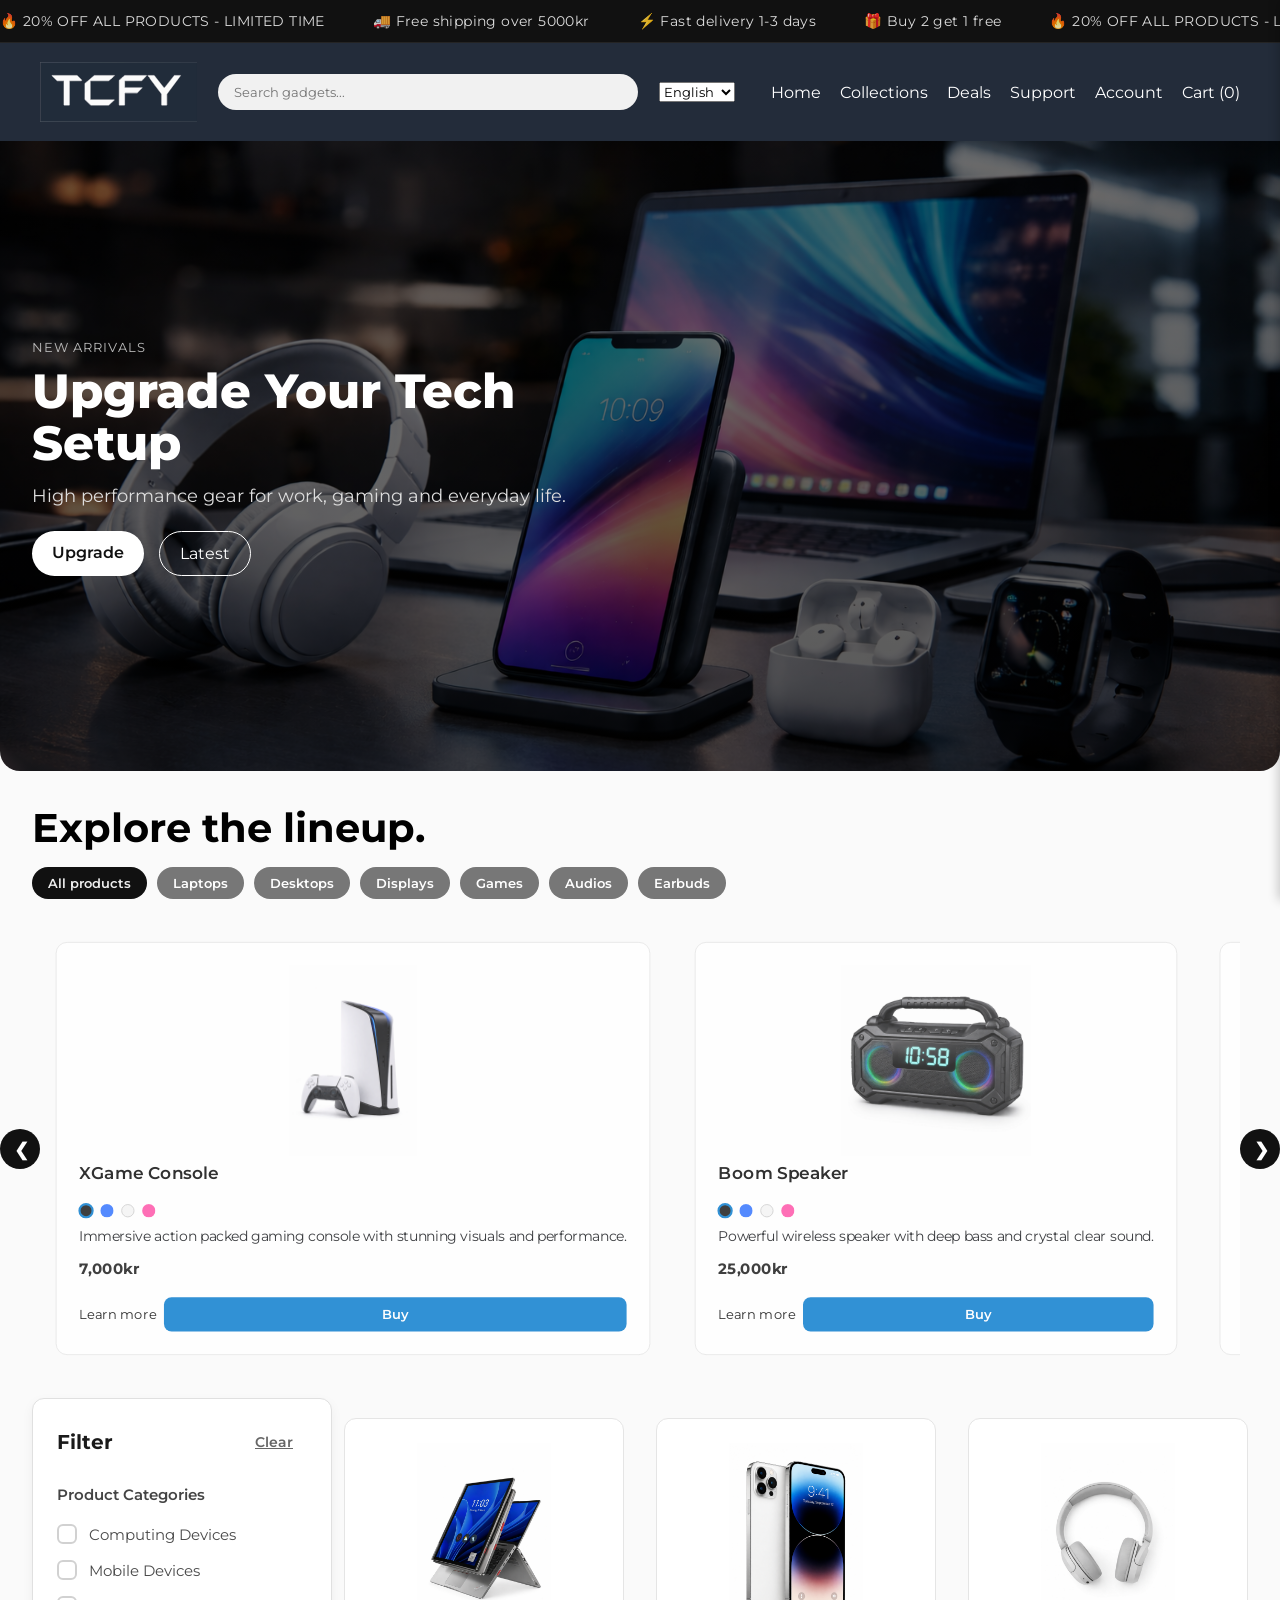
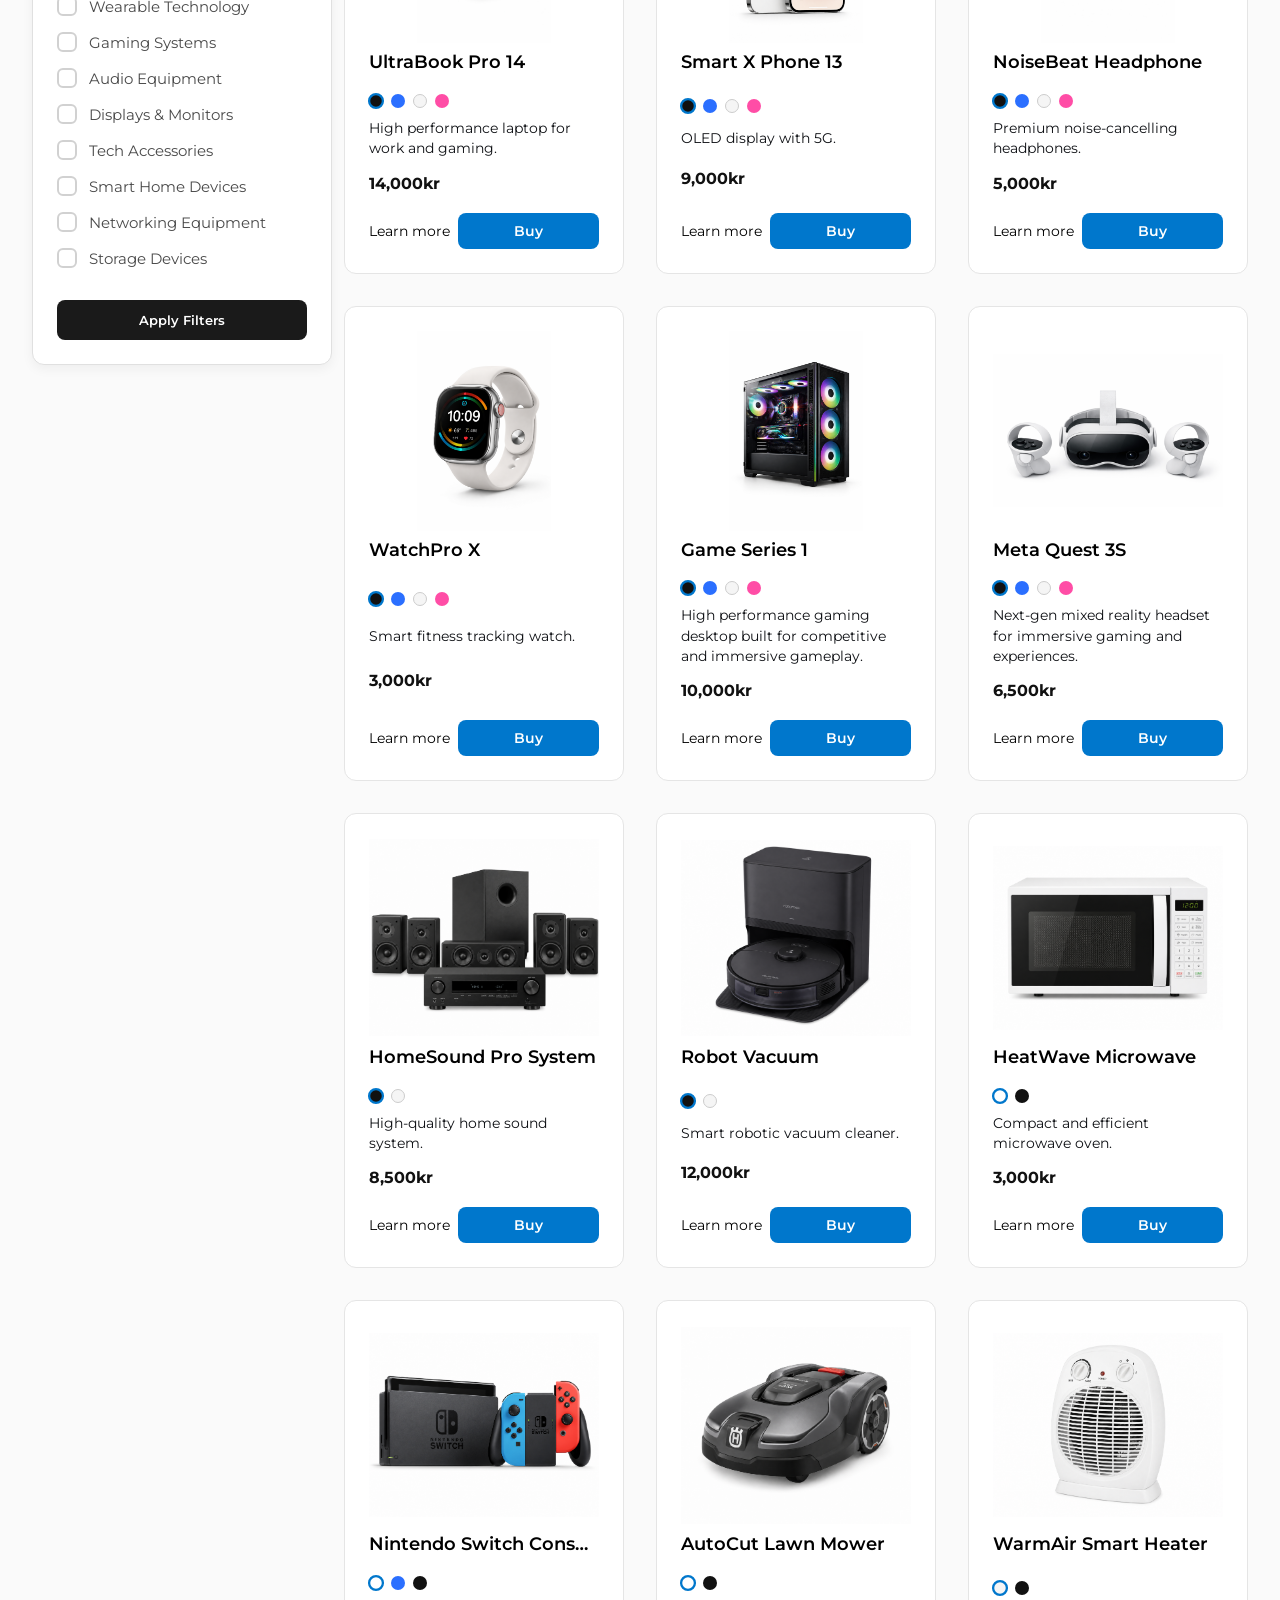
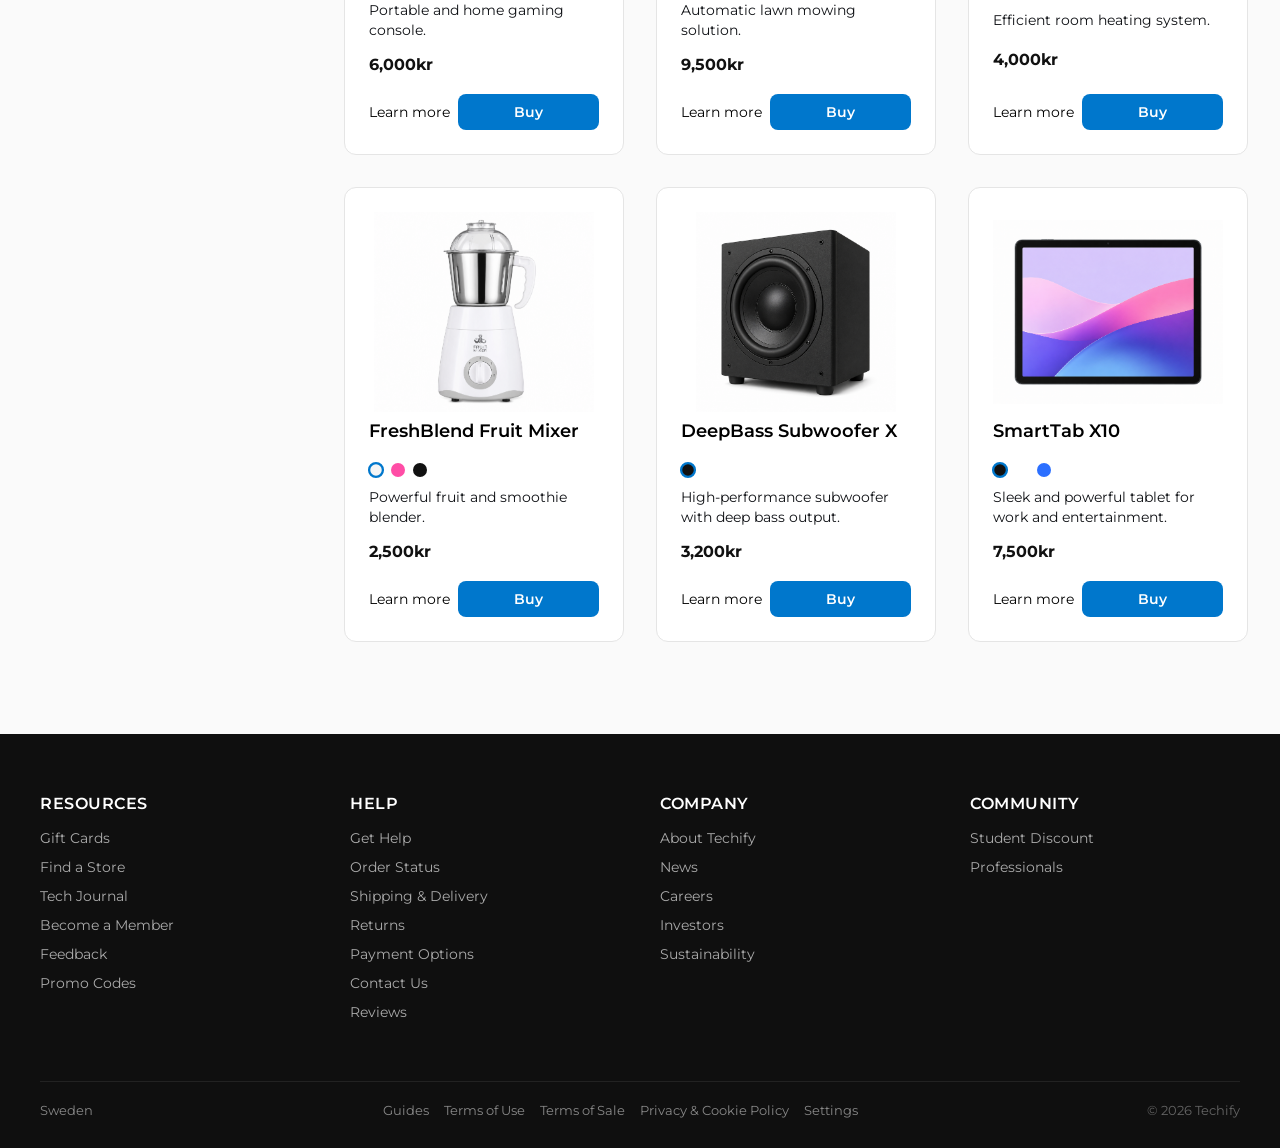
==== commit 3b1f4f79: "info.html" ====
--- a/index.html
+++ b/index.html
@@ -574,7 +574,6 @@
 
 <script src="js/products.js"></script>
 <script src="js/app.js"></script>
-
 <footer class="footer">
     <div class="footer-container">
 
@@ -582,12 +581,12 @@
         <div class="footer-col">
             <h4>Resources</h4>
             <ul>
-                <li><a href="#">Gift Cards</a></li>
-                <li><a href="#">Find a Store</a></li>
-                <li><a href="#">Tech Journal</a></li>
-                <li><a href="#">Become a Member</a></li>
-                <li><a href="#">Feedback</a></li>
-                <li><a href="#">Promo Codes</a></li>
+                <li><a href="info.html?page=gift-cards">Gift Cards</a></li>
+                <li><a href="info.html?page=stores">Find a Store</a></li>
+                <li><a href="info.html?page=blog">Tech Journal</a></li>
+                <li><a href="info.html?page=membership">Become a Member</a></li>
+                <li><a href="info.html?page=feedback">Feedback</a></li>
+                <li><a href="info.html?page=promos">Promo Codes</a></li>
             </ul>
         </div>
 
@@ -595,13 +594,13 @@
         <div class="footer-col">
             <h4>Help</h4>
             <ul>
-                <li><a href="#">Get Help</a></li>
-                <li><a href="#">Order Status</a></li>
-                <li><a href="#">Shipping & Delivery</a></li>
-                <li><a href="#">Returns</a></li>
-                <li><a href="#">Payment Options</a></li>
-                <li><a href="#">Contact Us</a></li>
-                <li><a href="#">Reviews</a></li>
+                <li><a href="info.html?page=support">Get Help</a></li>
+                <li><a href="info.html?page=order-status">Order Status</a></li>
+                <li><a href="info.html?page=shipping">Shipping & Delivery</a></li>
+                <li><a href="info.html?page=returns">Returns</a></li>
+                <li><a href="info.html?page=payments">Payment Options</a></li>
+                <li><a href="info.html?page=contact">Contact Us</a></li>
+                <li><a href="info.html?page=reviews">Reviews</a></li>
             </ul>
         </div>
 
@@ -609,11 +608,11 @@
         <div class="footer-col">
             <h4>Company</h4>
             <ul>
-                <li><a href="#">About Techify</a></li>
-                <li><a href="#">News</a></li>
-                <li><a href="#">Careers</a></li>
-                <li><a href="#">Investors</a></li>
-                <li><a href="#">Sustainability</a></li>
+                <li><a href="info.html?page=about">About Techify</a></li>
+                <li><a href="info.html?page=news">News</a></li>
+                <li><a href="info.html?page=careers">Careers</a></li>
+                <li><a href="info.html?page=investors">Investors</a></li>
+                <li><a href="info.html?page=sustainability">Sustainability</a></li>
             </ul>
         </div>
 
@@ -621,8 +620,8 @@
         <div class="footer-col">
             <h4>Community</h4>
             <ul>
-                <li><a href="#">Student Discount</a></li>
-                <li><a href="#">Professionals</a></li>
+                <li><a href="info.html?page=student">Student Discount</a></li>
+                <li><a href="info.html?page=professionals">Professionals</a></li>
             </ul>
         </div>
 
@@ -633,16 +632,16 @@
         <span>Sweden</span>
 
         <div class="footer-links">
-            <a href="#">Guides</a>
-            <a href="#">Terms of Use</a>
-            <a href="#">Terms of Sale</a>
-            <a href="#">Privacy & Cookie Policy</a>
-            <a href="#">Settings</a>
+            <a href="info.html?page=guides">Guides</a>
+            <a href="info.html?page=terms">Terms of Use</a>
+            <a href="info.html?page=sales-terms">Terms of Sale</a>
+            <a href="info.html?page=privacy">Privacy & Cookie Policy</a>
+            <a href="info.html?page=settings">Settings</a>
         </div>
 
         <span class="footer-copy">© 2026 Techify</span>
     </div>
 </footer>
-    
+
 </body>
 </html>
--- a/css/main.css
+++ b/css/main.css
@@ -1560,4 +1560,227 @@
   color: #666;
 }
 
-
+/* FOOTER BASE */
+.footer {
+    background: #0f0f0f;
+    color: #ccc;
+    padding: 60px 40px 30px;
+    font-family: 'Montserrat', sans-serif;
+}
+
+/* GRID LAYOUT */
+.footer-container {
+    display: grid;
+    grid-template-columns: repeat(auto-fit, minmax(180px, 1fr));
+    gap: 40px;
+    max-width: 1200px;
+    margin: auto;
+}
+
+/* HEADINGS */
+.footer-col h4 {
+    color: #fff;
+    margin-bottom: 15px;
+    font-size: 16px;
+    font-weight: 600;
+    letter-spacing: 0.5px;
+}
+
+/* LINKS */
+.footer-col ul {
+    list-style: none;
+    padding: 0;
+}
+
+.footer-col ul li {
+    margin-bottom: 10px;
+}
+
+.footer-col ul li a {
+    text-decoration: none;
+    color: #aaa;
+    font-size: 14px;
+    transition: all 0.25s ease;
+    position: relative;
+}
+
+/* HOVER EFFECT */
+.footer-col ul li a::after {
+    content: "";
+    position: absolute;
+    left: 0;
+    bottom: -3px;
+    width: 0%;
+    height: 2px;
+    background: #00bcd4;
+    transition: width 0.3s ease;
+}
+
+.footer-col ul li a:hover {
+    color: #fff;
+}
+
+.footer-col ul li a:hover::after {
+    width: 100%;
+}
+
+/* BOTTOM BAR */
+.footer-bottom {
+    margin-top: 50px;
+    padding-top: 20px;
+    border-top: 1px solid #222;
+    display: flex;
+    flex-wrap: wrap;
+    justify-content: space-between;
+    align-items: center;
+    font-size: 13px;
+    color: #888;
+}
+
+/* LINKS IN BOTTOM */
+.footer-links {
+    display: flex;
+    flex-wrap: wrap;
+    gap: 15px;
+}
+
+.footer-links a {
+    color: #888;
+    text-decoration: none;
+    transition: 0.2s;
+}
+
+.footer-links a:hover {
+    color: #fff;
+}
+
+/* COPY TEXT */
+.footer-copy {
+    opacity: 0.7;
+}
+
+/* MICRO INTERACTIONS */
+
+/* Slight lift on hover */
+.footer-col ul li {
+    transition: transform 0.2s ease;
+}
+
+.footer-col ul li:hover {
+    transform: translateX(4px);
+}
+
+/* RESPONSIVE */
+@media (max-width: 768px) {
+    .footer {
+        padding: 40px 20px;
+    }
+
+    .footer-bottom {
+        flex-direction: column;
+        gap: 10px;
+        text-align: center;
+    }
+
+    .footer-links {
+        justify-content: center;
+    }
+}
+
+/* =========================
+   PAGE CONTENT UPGRADE (ADD LAST)
+========================= */
+
+.page-content {
+    max-width: 900px;
+    margin: auto;
+    padding: 70px 20px;
+}
+
+/* TITLES */
+#pageTitle {
+    font-size: 42px;
+    font-weight: 700;
+    margin-bottom: 10px;
+    color: #111;
+}
+
+#pageSubtitle {
+    font-size: 18px;
+    color: #666;
+    margin-bottom: 35px;
+}
+
+/* MODERN CARD (OVERRIDES OLD ONE) */
+.card {
+    background: #ffffff;
+    padding: 22px;
+    border-radius: 14px;
+    margin-bottom: 18px;
+
+    border: 1px solid #eaeaea;
+    box-shadow: 0 6px 18px rgba(0,0,0,0.04);
+
+    transition: transform 0.2s ease, box-shadow 0.2s ease;
+}
+
+.card:hover {
+    transform: translateY(-3px);
+    box-shadow: 0 12px 28px rgba(0,0,0,0.08);
+}
+
+/* INPUTS (for feedback/contact pages) */
+.page-content input,
+.page-content textarea {
+    width: 100%;
+    padding: 12px;
+    margin: 8px 0;
+    border-radius: 10px;
+    border: 1px solid #ddd;
+    font-size: 14px;
+    outline: none;
+}
+
+.page-content input:focus,
+.page-content textarea:focus {
+    border-color: #0077cc;
+}
+
+/* BUTTONS INSIDE PAGE */
+.page-content button {
+    background: #111;
+    color: #fff;
+    padding: 12px 16px;
+    border-radius: 10px;
+    border: none;
+    cursor: pointer;
+    font-weight: 600;
+    transition: 0.2s ease;
+}
+
+.page-content button:hover {
+    background: #333;
+}
+
+/* BACK TO HOME BUTTON */
+.back-home {
+    display: inline-block;
+    margin-top: 40px;
+    padding: 12px 18px;
+
+    background: #fff;
+    border: 1px solid #ddd;
+    border-radius: 10px;
+
+    text-decoration: none;
+    color: #111;
+    font-weight: 600;
+
+    transition: 0.2s ease;
+}
+
+.back-home:hover {
+    background: #111;
+    color: white;
+}
+
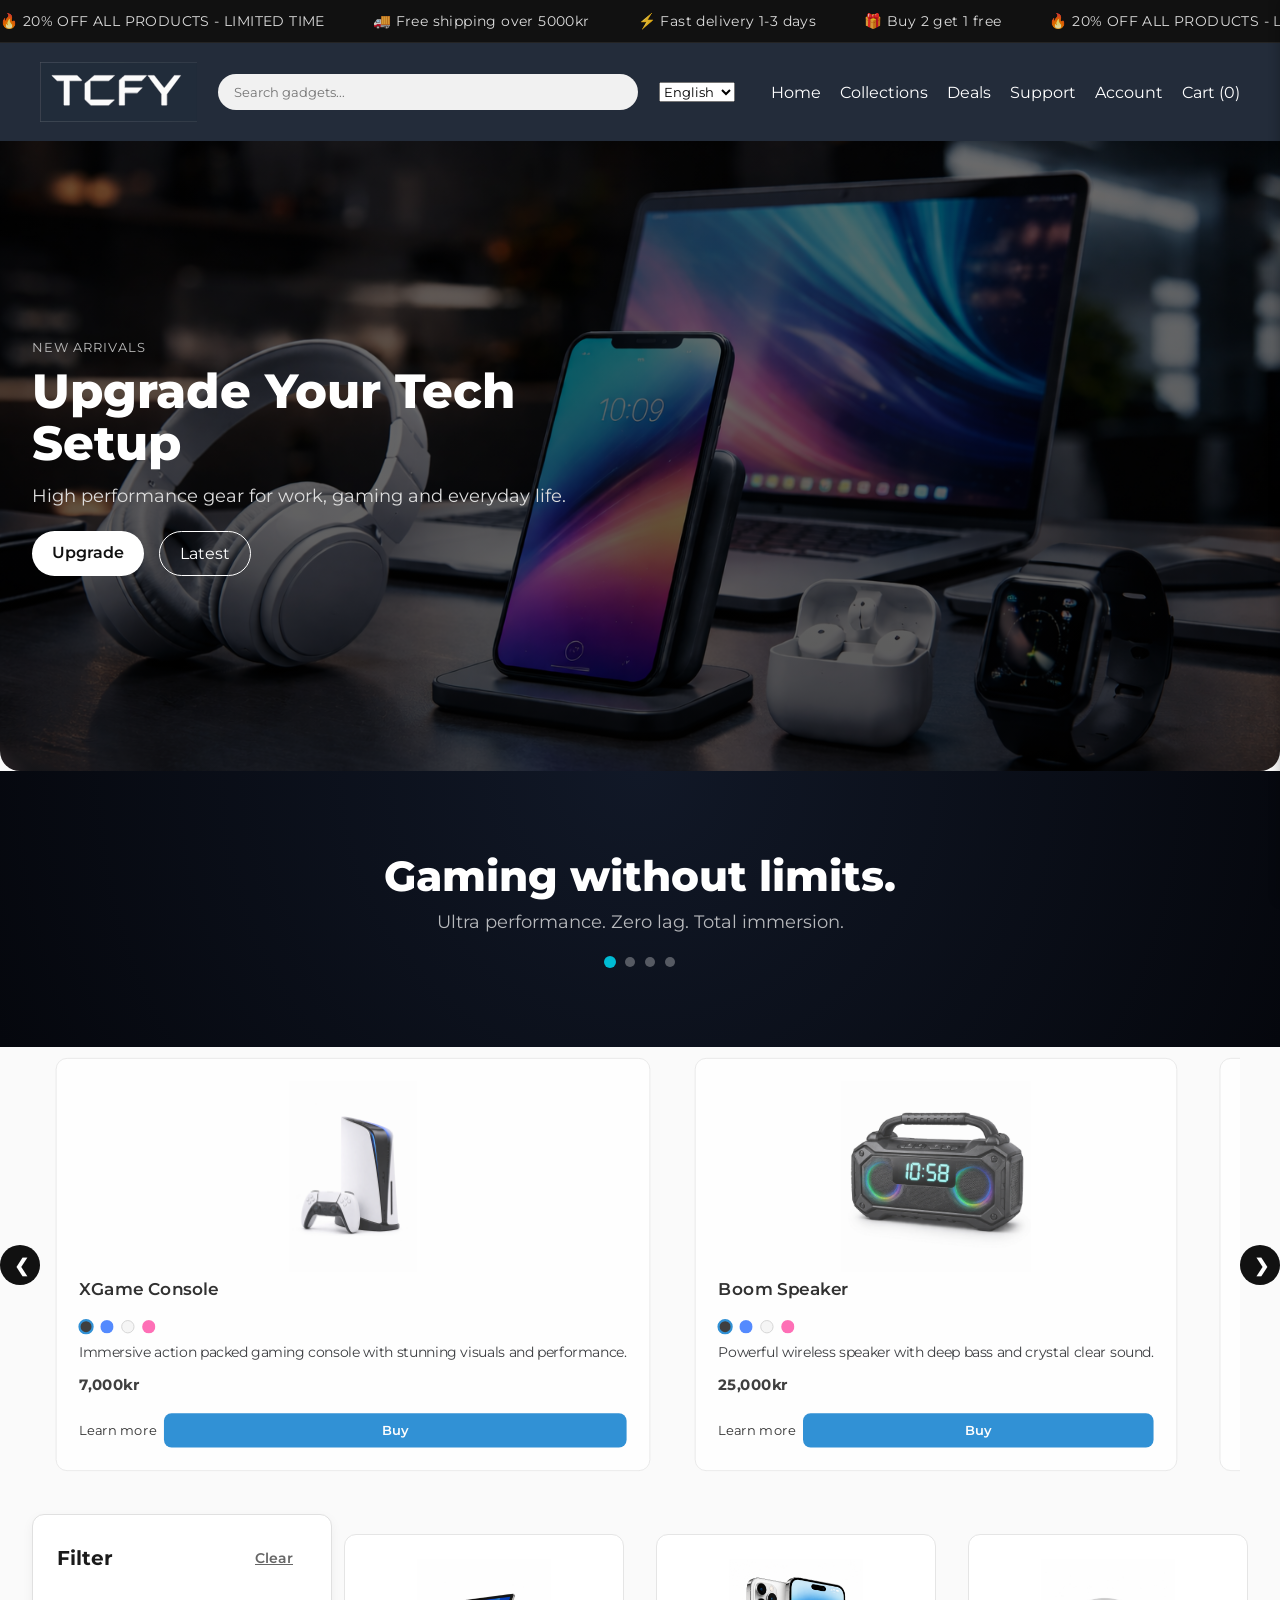
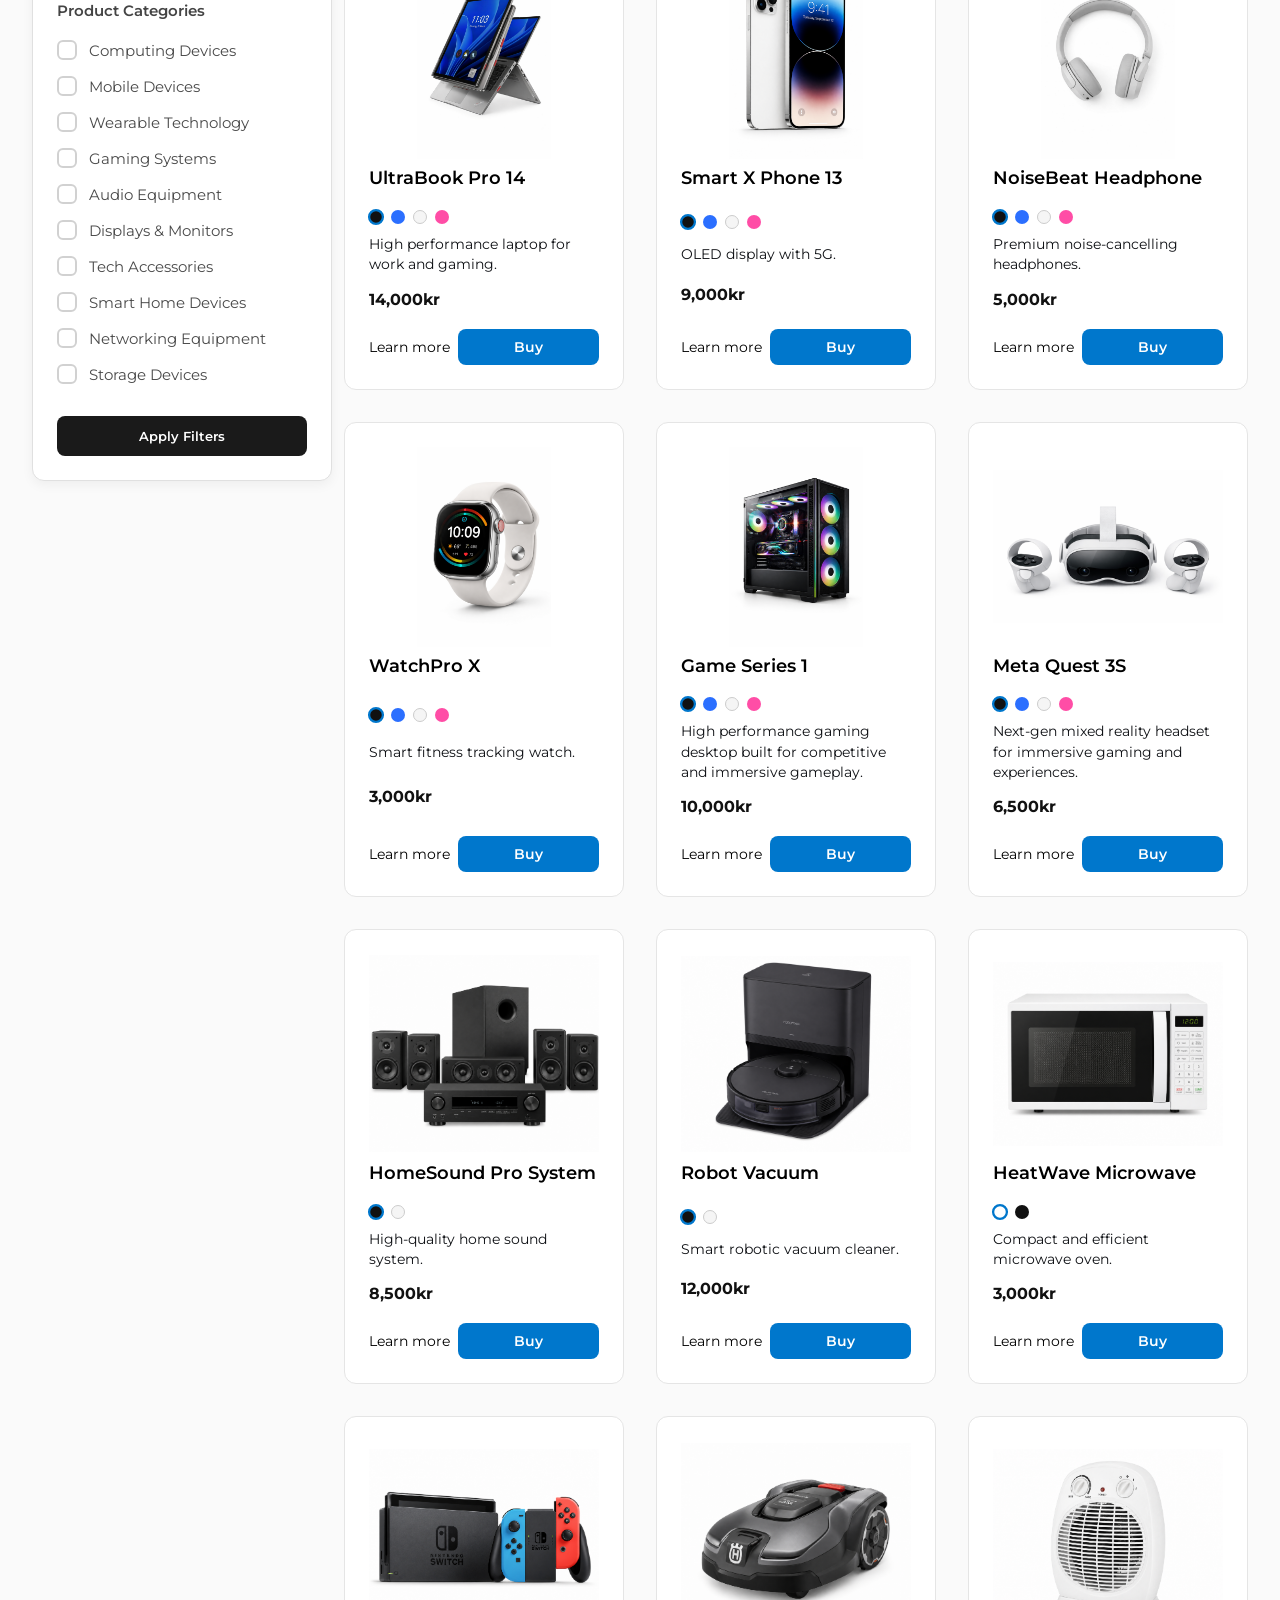
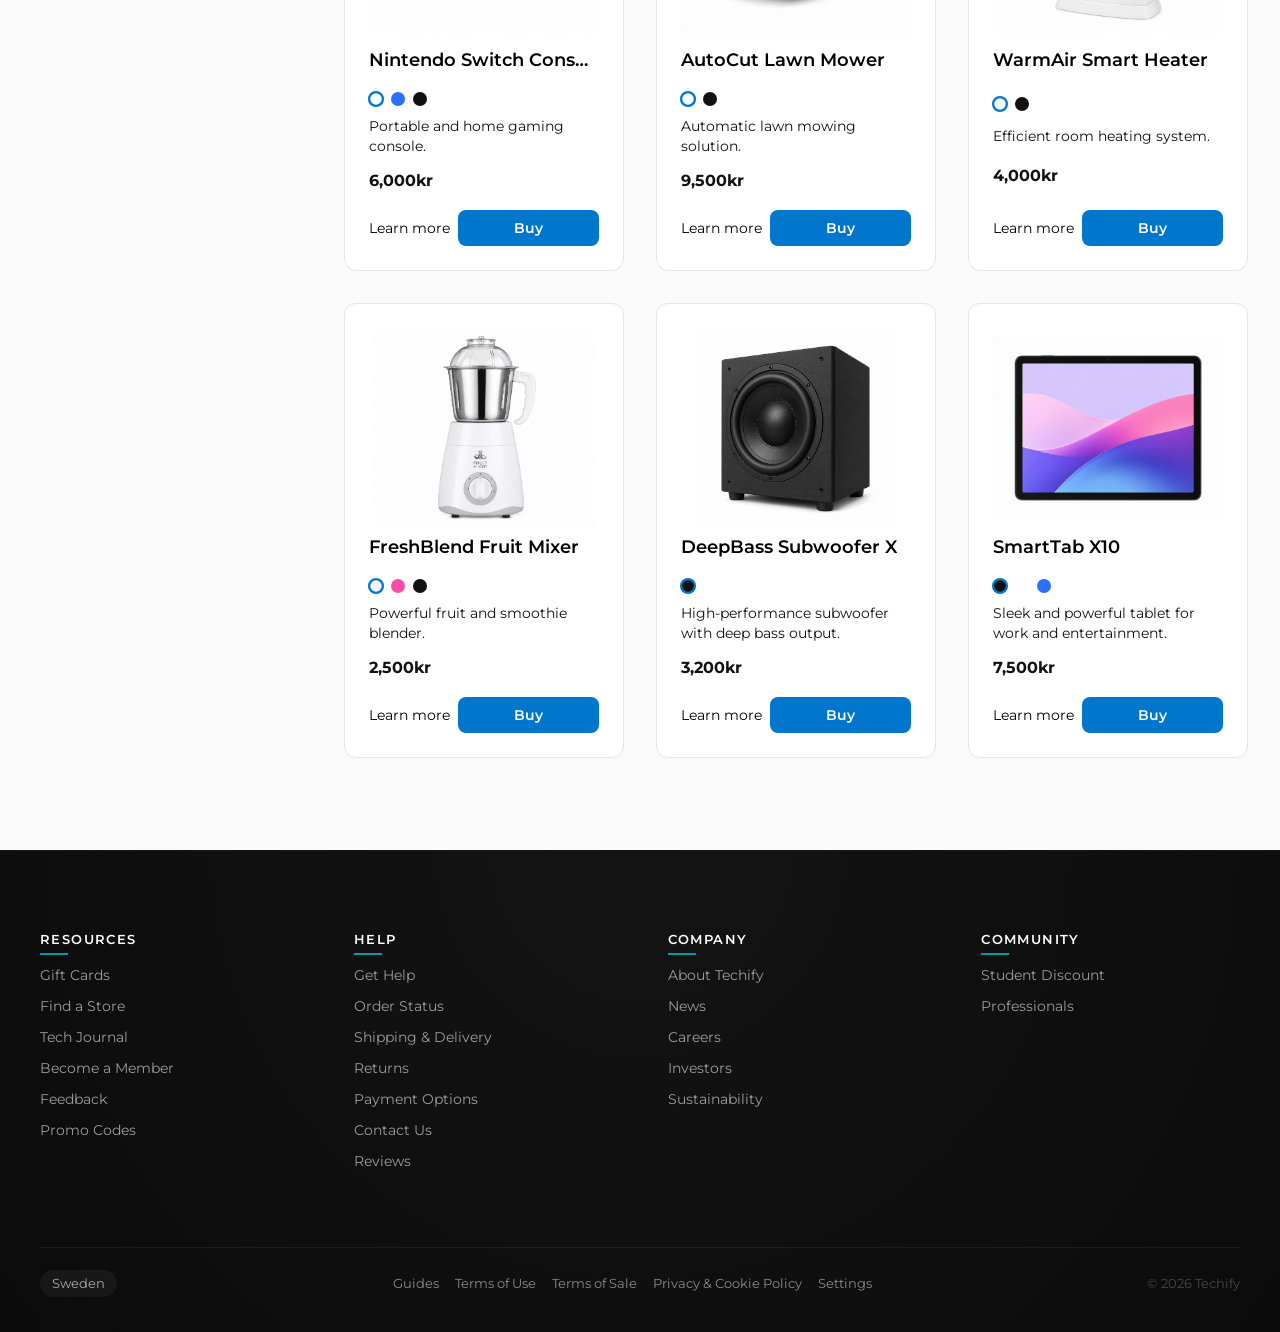
==== commit ae908918: "explored section" ====
--- a/index.html
+++ b/index.html
@@ -82,23 +82,51 @@
           </div>
         </section>
 
-        <!--SLIDER-->
-        <section class="product-slider" aria-label="Explore the lineup">
-           <div class="lineup-header">
-            <h2>Explore the lineup.</h2>
-
-            <div class="lineup-filters">
-                <button class="active">All products</button>
-                <button>Laptops</button>
-                <button>Desktops</button>
-                <button>Displays</button>
-                <button>Games</button>
-                <button>Audios</button>
-                <button>Earbuds</button>
-
-            </div>
-          </div>
-        </section>
+        <!-- AUTO SWIPE LINEUP -->
+<section class="lineup-auto" aria-label="Explore the lineup">
+
+  <div class="lineup-frame">
+
+    <!-- SLIDES TRACK -->
+    <div class="lineup-track">
+
+      <!-- GAMING -->
+      <div class="lineup-slide active">
+        <h2>Gaming without limits.</h2>
+        <p>Ultra performance. Zero lag. Total immersion.</p>
+      </div>
+
+      <!-- WORK -->
+      <div class="lineup-slide">
+        <h2>Work at full speed.</h2>
+        <p>Powerful tools built for focus and productivity.</p>
+      </div>
+
+      <!-- CREATIVITY -->
+      <div class="lineup-slide">
+        <h2>Create anything you imagine.</h2>
+        <p>Designed for creators, editors, and builders.</p>
+      </div>
+
+      <!-- AUDIO -->
+      <div class="lineup-slide">
+        <h2>Feel every sound.</h2>
+        <p>Immersive audio built for clarity and depth.</p>
+      </div>
+
+    </div>
+
+    <!-- DOT INDICATORS -->
+    <div class="lineup-dots">
+      <span class="dot active"></span>
+      <span class="dot"></span>
+      <span class="dot"></span>
+      <span class="dot"></span>
+    </div>
+
+  </div>
+
+</section>
 
         <div class="slider-wrapper">
             <button class="slide-btn prev" aria-label="Previous">&#10094;</button>
@@ -643,5 +671,29 @@
     </div>
 </footer>
 
+<script>
+const slides = document.querySelectorAll(".lineup-slide");
+const dots = document.querySelectorAll(".dot");
+
+let index = 0;
+
+function showSlide(i) {
+  slides.forEach((s, idx) => {
+    s.classList.remove("active");
+    dots[idx].classList.remove("active");
+  });
+
+  slides[i].classList.add("active");
+  dots[i].classList.add("active");
+}
+
+function nextSlide() {
+  index = (index + 1) % slides.length;
+  showSlide(index);
+}
+
+setInterval(nextSlide, 4000);
+</script>
+
 </body>
 </html>
--- a/css/main.css
+++ b/css/main.css
@@ -1559,65 +1559,89 @@
   font-size: 0.9rem;
   color: #666;
 }
-
-/* FOOTER BASE */
+ /* PREMIUM FOOTER UX UPGRADE */
+
 .footer {
-    background: #0f0f0f;
-    color: #ccc;
-    padding: 60px 40px 30px;
+    background: radial-gradient(circle at top, #141414, #0b0b0b);
+    color: #bdbdbd;
+    padding: 80px 40px 35px;
     font-family: 'Montserrat', sans-serif;
+    border-top: 1px solid rgba(255,255,255,0.04);
 }
 
 /* GRID LAYOUT */
 .footer-container {
     display: grid;
-    grid-template-columns: repeat(auto-fit, minmax(180px, 1fr));
-    gap: 40px;
+    grid-template-columns: repeat(auto-fit, minmax(200px, 1fr));
+    gap: 55px;
     max-width: 1200px;
     margin: auto;
 }
 
 /* HEADINGS */
 .footer-col h4 {
-    color: #fff;
-    margin-bottom: 15px;
-    font-size: 16px;
+    color: #ffffff;
+    margin-bottom: 18px;
+    font-size: 13px;
+    letter-spacing: 1.4px;
+    text-transform: uppercase;
     font-weight: 600;
-    letter-spacing: 0.5px;
-}
-
-/* LINKS */
+    position: relative;
+}
+
+/* subtle accent line under headings */
+.footer-col h4::after {
+    content: "";
+    position: absolute;
+    left: 0;
+    bottom: -8px;
+    width: 28px;
+    height: 2px;
+    background: #00bcd4;
+    opacity: 0.8;
+}
+
+/* LIST RESET */
 .footer-col ul {
     list-style: none;
     padding: 0;
-}
-
+    margin: 0;
+}
+
+/* LIST ITEMS */
 .footer-col ul li {
-    margin-bottom: 10px;
-}
-
+    margin-bottom: 12px;
+    transition: transform 0.25s ease;
+}
+
+/* smoother micro motion */
+.footer-col ul li:hover {
+    transform: translateX(6px);
+}
+
+/* LINKS */
 .footer-col ul li a {
     text-decoration: none;
-    color: #aaa;
+    color: #9c9c9c;
     font-size: 14px;
+    position: relative;
     transition: all 0.25s ease;
-    position: relative;
-}
-
-/* HOVER EFFECT */
+}
+
+/* animated underline */
 .footer-col ul li a::after {
     content: "";
     position: absolute;
     left: 0;
     bottom: -3px;
     width: 0%;
-    height: 2px;
+    height: 1px;
     background: #00bcd4;
     transition: width 0.3s ease;
 }
 
 .footer-col ul li a:hover {
-    color: #fff;
+    color: #ffffff;
 }
 
 .footer-col ul li a:hover::after {
@@ -1625,60 +1649,92 @@
 }
 
 /* BOTTOM BAR */
+
 .footer-bottom {
-    margin-top: 50px;
-    padding-top: 20px;
-    border-top: 1px solid #222;
+    margin-top: 65px;
+    padding-top: 22px;
+    border-top: 1px solid rgba(255,255,255,0.06);
+
     display: flex;
     flex-wrap: wrap;
     justify-content: space-between;
     align-items: center;
-    font-size: 13px;
-    color: #888;
-}
-
-/* LINKS IN BOTTOM */
+
+    font-size: 12.5px;
+    color: #777;
+    gap: 12px;
+}
+
+/* location / region tag */
+.footer-bottom span:first-child {
+    background: rgba(255,255,255,0.05);
+    padding: 6px 12px;
+    border-radius: 999px;
+    color: #aaa;
+}
+
+/* bottom links */
 .footer-links {
     display: flex;
     flex-wrap: wrap;
-    gap: 15px;
+    gap: 16px;
 }
 
 .footer-links a {
-    color: #888;
+    color: #8a8a8a;
     text-decoration: none;
-    transition: 0.2s;
-}
-
+    transition: 0.25s ease;
+    position: relative;
+}
+
+/* subtle hover glow */
 .footer-links a:hover {
     color: #fff;
 }
 
-/* COPY TEXT */
+/* optional underline for bottom links */
+.footer-links a::after {
+    content: "";
+    position: absolute;
+    left: 0;
+    bottom: -2px;
+    width: 0%;
+    height: 1px;
+    background: #00bcd4;
+    transition: width 0.25s ease;
+}
+
+.footer-links a:hover::after {
+    width: 100%;
+}
+
+/* copyright */
 .footer-copy {
-    opacity: 0.7;
-}
-
-/* MICRO INTERACTIONS */
-
-/* Slight lift on hover */
-.footer-col ul li {
-    transition: transform 0.2s ease;
-}
-
-.footer-col ul li:hover {
-    transform: translateX(4px);
+    opacity: 0.55;
+}
+
+/* MICRO INTERACTIONS UPGRADE */
+
+/* smoother overall feel */
+.footer-col ul li,
+.footer-col ul li a,
+.footer-links a {
+    transition-timing-function: cubic-bezier(0.4, 0, 0.2, 1);
 }
 
 /* RESPONSIVE */
+
 @media (max-width: 768px) {
     .footer {
-        padding: 40px 20px;
+        padding: 55px 20px;
+    }
+
+    .footer-container {
+        gap: 35px;
     }
 
     .footer-bottom {
         flex-direction: column;
-        gap: 10px;
         text-align: center;
     }
 
@@ -1687,20 +1743,21 @@
     }
 }
 
-/* =========================
-   PAGE CONTENT UPGRADE (ADD LAST)
-========================= */
+
+/* INFO PAGE UX SYSTEM (GLOBAL) */
 
 .page-content {
     max-width: 900px;
     margin: auto;
     padding: 70px 20px;
-}
-
-/* TITLES */
+    animation: fadeIn 0.4s ease;
+}
+
+/* HERO TITLE */
 #pageTitle {
-    font-size: 42px;
-    font-weight: 700;
+    font-size: 44px;
+    font-weight: 800;
+    letter-spacing: -0.5px;
     margin-bottom: 10px;
     color: #111;
 }
@@ -1709,52 +1766,96 @@
     font-size: 18px;
     color: #666;
     margin-bottom: 35px;
-}
-
-/* MODERN CARD (OVERRIDES OLD ONE) */
-.card {
-    background: #ffffff;
+    line-height: 1.5;
+}
+
+/* AUTO CARD SYSTEM */
+
+.page-content > div {
+    background: #fff;
+    border: 1px solid #eee;
+    border-radius: 14px;
     padding: 22px;
-    border-radius: 14px;
     margin-bottom: 18px;
 
-    border: 1px solid #eaeaea;
     box-shadow: 0 6px 18px rgba(0,0,0,0.04);
-
-    transition: transform 0.2s ease, box-shadow 0.2s ease;
-}
-
-.card:hover {
+    transition: transform 0.25s ease, box-shadow 0.25s ease;
+}
+
+/* hover lift */
+.page-content > div:hover {
     transform: translateY(-3px);
     box-shadow: 0 12px 28px rgba(0,0,0,0.08);
 }
 
-/* INPUTS (for feedback/contact pages) */
-.page-content input,
-.page-content textarea {
-    width: 100%;
-    padding: 12px;
-    margin: 8px 0;
-    border-radius: 10px;
-    border: 1px solid #ddd;
+/* HEADINGS INSIDE PAGES */
+
+.page-content h2,
+.page-content h3 {
+    margin-bottom: 10px;
+    font-weight: 700;
+    color: #111;
+}
+
+.page-content p {
+    color: #555;
+    line-height: 1.6;
+    font-size: 15px;
+}
+
+/* LIST STYLING */
+
+.page-content ul {
+    padding-left: 18px;
+    margin-top: 10px;
+}
+
+.page-content ul li {
+    margin-bottom: 8px;
+    color: #444;
+    position: relative;
+}
+
+/* subtle bullet upgrade */
+.page-content ul li::marker {
+    color: #0077cc;
+}
+
+/* SPECIAL “HIGHLIGHT BLOCK” */
+
+.highlight {
+    background: linear-gradient(135deg, #0077cc, #00aaff);
+    color: white;
+    border: none !important;
+}
+
+.highlight p,
+.highlight h3 {
+    color: white;
+}
+
+/* INFO BOX */
+
+.info-box {
+    background: #f5f7fa;
+    border: 1px solid #e8ecf1;
+    padding: 18px;
+    border-radius: 12px;
     font-size: 14px;
-    outline: none;
-}
-
-.page-content input:focus,
-.page-content textarea:focus {
-    border-color: #0077cc;
-}
-
-/* BUTTONS INSIDE PAGE */
+    color: #444;
+}
+
+/* BUTTON SYSTEM INSIDE PAGES */
+
 .page-content button {
-    background: #111;
-    color: #fff;
-    padding: 12px 16px;
+    padding: 10px 14px;
     border-radius: 10px;
     border: none;
     cursor: pointer;
     font-weight: 600;
+    background: #111;
+    color: white;
+    margin-right: 10px;
     transition: 0.2s ease;
 }
 
@@ -1762,25 +1863,250 @@
     background: #333;
 }
 
-/* BACK TO HOME BUTTON */
+/* PRIMARY ACTION */
+.page-content .primary-btn {
+    background: #0077cc;
+}
+
+.page-content .primary-btn:hover {
+    background: #005fa3;
+}
+
+/* CARD GRID (FOR MULTI-CARDS)*/
+
+.card-grid {
+    display: grid;
+    grid-template-columns: repeat(auto-fit, minmax(240px, 1fr));
+    gap: 15px;
+}
+
+/* BACK BUTTON */
+
 .back-home {
     display: inline-block;
     margin-top: 40px;
-    padding: 12px 18px;
-
+    padding: 10px 16px;
     background: #fff;
     border: 1px solid #ddd;
     border-radius: 10px;
-
     text-decoration: none;
     color: #111;
     font-weight: 600;
-
     transition: 0.2s ease;
 }
 
 .back-home:hover {
     background: #111;
-    color: white;
-}
-
+    color: #fff;
+}
+
+/* ANIMATION */
+
+@keyframes fadeIn {
+    from {
+        opacity: 0;
+        transform: translateY(10px);
+    }
+    to {
+        opacity: 1;
+        transform: translateY(0);
+    }
+}
+
+/* ================================
+   GRADE A LINEUP EXPERIENCE
+================================ */
+
+.lineup {
+  padding: 5rem 2rem;
+  margin: 2rem;
+  border-radius: 28px;
+
+  background:
+    radial-gradient(1200px circle at top, #1f2937 0%, #0b0f1a 60%, #05070d 100%);
+
+  color: #fff;
+  text-align: center;
+  position: relative;
+  overflow: hidden;
+}
+
+/* soft ambient glow effect */
+.lineup::before {
+  content: "";
+  position: absolute;
+  inset: -100px;
+  background: radial-gradient(circle, rgba(0,188,212,0.12), transparent 60%);
+  filter: blur(60px);
+  z-index: 0;
+}
+
+.lineup-header {
+  position: relative;
+  z-index: 1;
+}
+
+/* EYEBROW TEXT */
+.lineup-eyebrow {
+  font-size: 0.75rem;
+  letter-spacing: 2px;
+  text-transform: uppercase;
+  color: rgba(255,255,255,0.6);
+}
+
+/* TITLE */
+.lineup-header h2 {
+  font-size: 3rem;
+  font-weight: 800;
+  margin: 10px 0;
+  letter-spacing: -0.5px;
+}
+
+/* SUBTEXT */
+.lineup-subtext {
+  font-size: 1.05rem;
+  color: rgba(255,255,255,0.75);
+  max-width: 600px;
+  margin: 0 auto 25px;
+  line-height: 1.5;
+}
+
+/* ================================
+   CATEGORY CHIPS (PREMIUM UX)
+================================ */
+
+.lineup-filters {
+  display: flex;
+  justify-content: center;
+  flex-wrap: wrap;
+  gap: 12px;
+  margin-top: 20px;
+}
+
+.chip {
+  padding: 11px 18px;
+  border-radius: 999px;
+
+  background: rgba(255,255,255,0.06);
+  border: 1px solid rgba(255,255,255,0.12);
+
+  color: #e5e7eb;
+  font-size: 0.9rem;
+  cursor: pointer;
+
+  transition: all 0.25s ease;
+  backdrop-filter: blur(14px);
+
+  display: inline-flex;
+  align-items: center;
+  gap: 6px;
+}
+
+/* hover = lift + glow */
+.chip:hover {
+  transform: translateY(-3px);
+  background: rgba(255,255,255,0.1);
+  border-color: rgba(255,255,255,0.25);
+}
+
+/* active = premium selection state */
+.chip.active {
+  background: linear-gradient(135deg, #00bcd4, #0077cc);
+  color: #fff;
+  border: none;
+
+  box-shadow:
+    0 10px 30px rgba(0, 188, 212, 0.25),
+    0 0 0 1px rgba(255,255,255,0.1) inset;
+
+  transform: scale(1.05);
+}
+
+/* ================================
+   CONTEXT LINE (VERY IMPORTANT UX DETAIL)
+================================ */
+
+.lineup-context {
+  margin-top: 18px;
+  font-size: 0.85rem;
+  color: rgba(255,255,255,0.6);
+}
+
+.lineup-context strong {
+  color: #fff;
+  font-weight: 600;
+} 
+
+/* =========================
+   AUTO LINEUP SLIDER
+========================= */
+
+.lineup-auto {
+  padding: 5rem 2rem;
+  background: radial-gradient(circle at top, #111827, #05070d);
+  color: #fff;
+  text-align: center;
+  overflow: hidden;
+}
+
+.lineup-frame {
+  max-width: 800px;
+  margin: auto;
+  position: relative;
+}
+
+/* TRACK */
+.lineup-track {
+  display: flex;
+  transition: transform 0.8s ease;
+}
+
+/* SLIDES */
+.lineup-slide {
+  min-width: 100%;
+  opacity: 0;
+  transform: translateY(20px);
+  transition: all 0.6s ease;
+  position: absolute;
+  left: 0;
+  right: 0;
+}
+
+.lineup-slide.active {
+  opacity: 1;
+  transform: translateY(0);
+  position: relative;
+}
+
+/* TEXT */
+.lineup-slide h2 {
+  font-size: 2.6rem;
+  font-weight: 800;
+  margin-bottom: 10px;
+}
+
+.lineup-slide p {
+  color: rgba(255,255,255,0.7);
+  font-size: 1.1rem;
+}
+
+/* DOTS */
+.lineup-dots {
+  display: flex;
+  justify-content: center;
+  gap: 10px;
+  margin-top: 25px;
+}
+
+.dot {
+  width: 10px;
+  height: 10px;
+  border-radius: 50%;
+  background: rgba(255,255,255,0.3);
+  transition: 0.3s;
+}
+
+.dot.active {
+  background: #00bcd4;
+  transform: scale(1.2);
+}
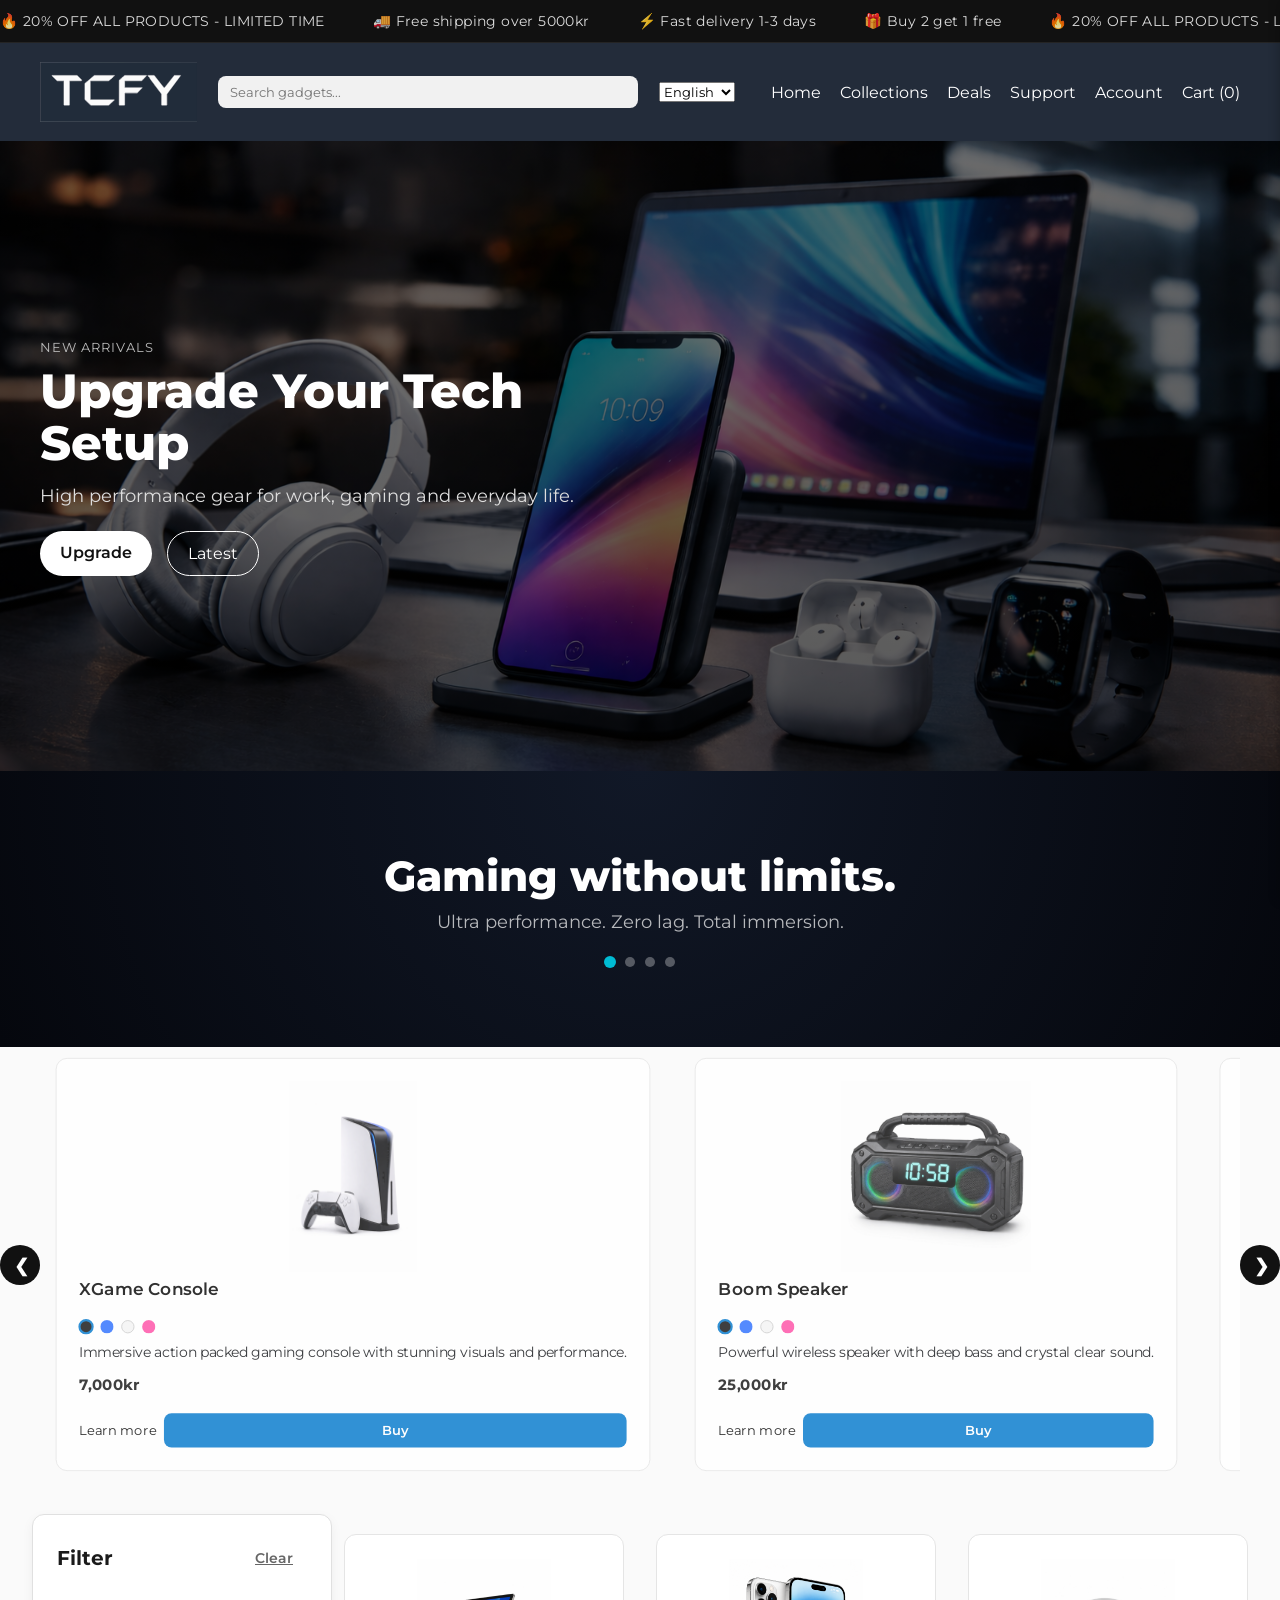
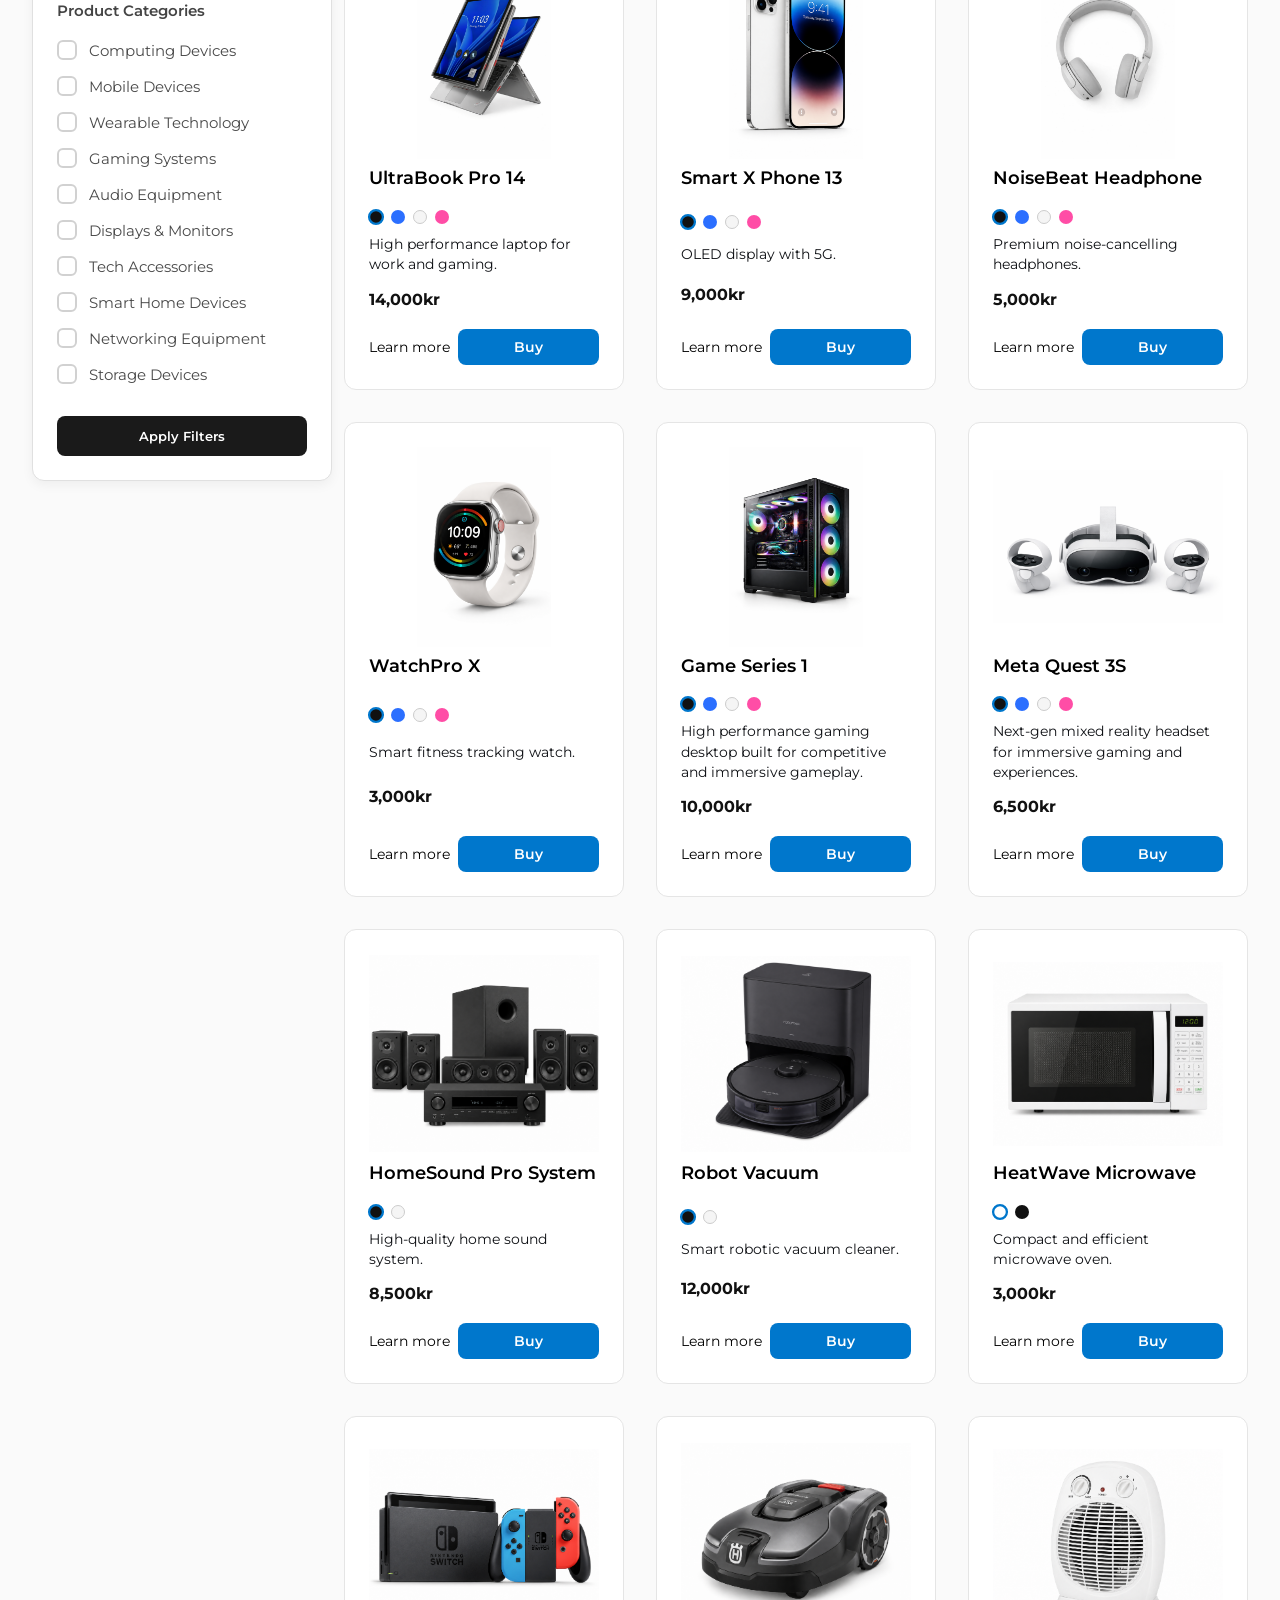
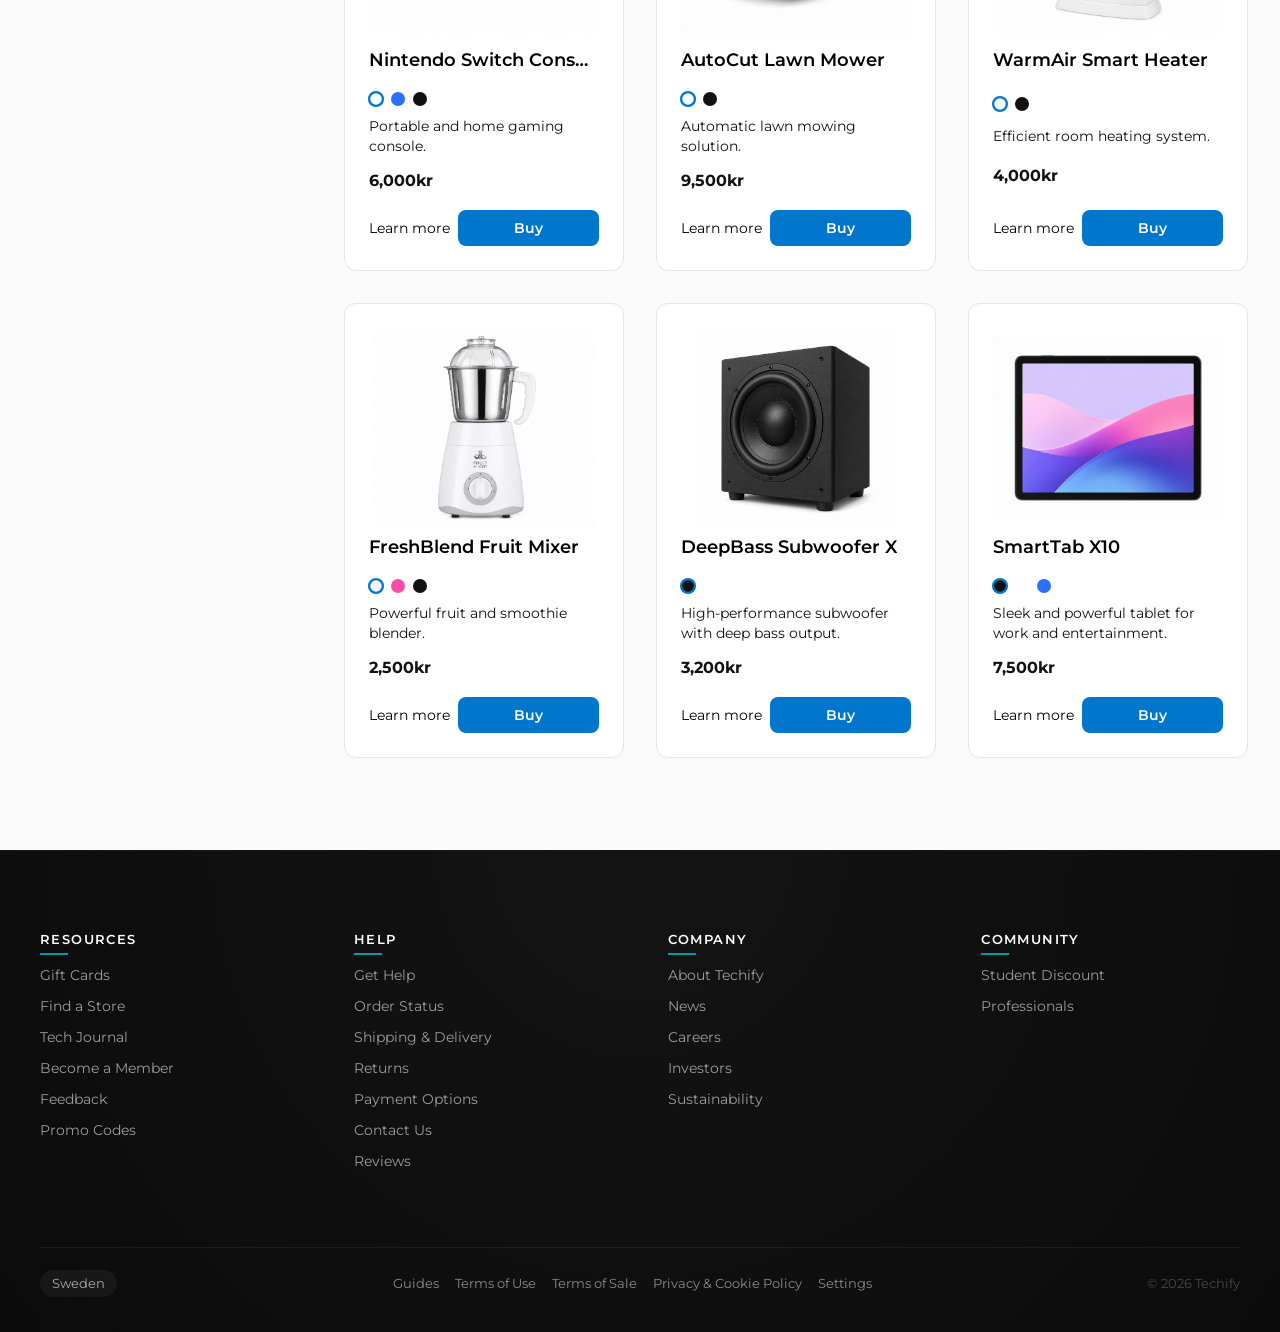
==== commit 15b15ef5: "css" ====
--- a/index.html
+++ b/index.html
@@ -36,15 +36,17 @@
     
         </div>
 
-       <div class="search-container">
-        <label for="search" class="sr-only">Search products</label>
-        <input 
-          id="search"
-          data-i18n-placeholder="search_placeholder"
-          placeholder="Search gadgets..."
-          aria-label="Search products">
-       </div>
-       <div id="searchResults" class="search-results"></div>
+        <div class="search-container">
+          <input 
+           type="text" 
+           id="search" 
+           data-i18n-placeholder="search_placeholder"
+           placeholder="Search..."
+          >
+          <div id="searchResults"></div>
+        </div>
+
+
 
         <div class="lang-switcher">
          <select id="languageSwitcher">
--- a/css/main.css
+++ b/css/main.css
@@ -705,14 +705,14 @@
 
   display: flex;
   align-items: center;
-  padding: 4rem 2rem;
+  padding: 4rem 2.5rem;
 
   color: #fff;
   background:
     linear-gradient(rgba(0, 0, 0, 0.55), rgba(0, 0, 0, 0.65)),
     url("../img/hero.png") center/cover no-repeat;
 
-  border-radius: 0 0 20px 20px;
+  border-radius: 0;
 }
 .hero-content {
   max-width: 600px;
@@ -2042,7 +2042,7 @@
 ========================= */
 
 .lineup-auto {
-  padding: 5rem 2rem;
+  padding: 5rem 0;
   background: radial-gradient(circle at top, #111827, #05070d);
   color: #fff;
   text-align: center;
@@ -2050,8 +2050,9 @@
 }
 
 .lineup-frame {
-  max-width: 800px;
-  margin: auto;
+  max-width: 1200px;
+  margin: 0 auto;
+  padding: 0 2.5rem;
   position: relative;
 }
 
@@ -2110,3 +2111,38 @@
   background: #00bcd4;
   transform: scale(1.2);
 }
+
+.search-container {
+  position: relative;
+}
+
+#search {
+  padding: 8px 12px;
+  border-radius: 8px;
+  border: none;
+}
+
+#searchResults {
+  position: absolute;
+  top: 110%;
+  left: 0;
+  width: 100%;
+  background: white;
+  border-radius: 10px;
+  display: none;
+  max-height: 250px;
+  overflow-y: auto;
+  z-index: 999;
+}
+
+.search-item {
+  padding: 10px;
+  cursor: pointer;
+}
+
+.search-item:hover {
+  background: #f2f2f2;
+}
+
+
+
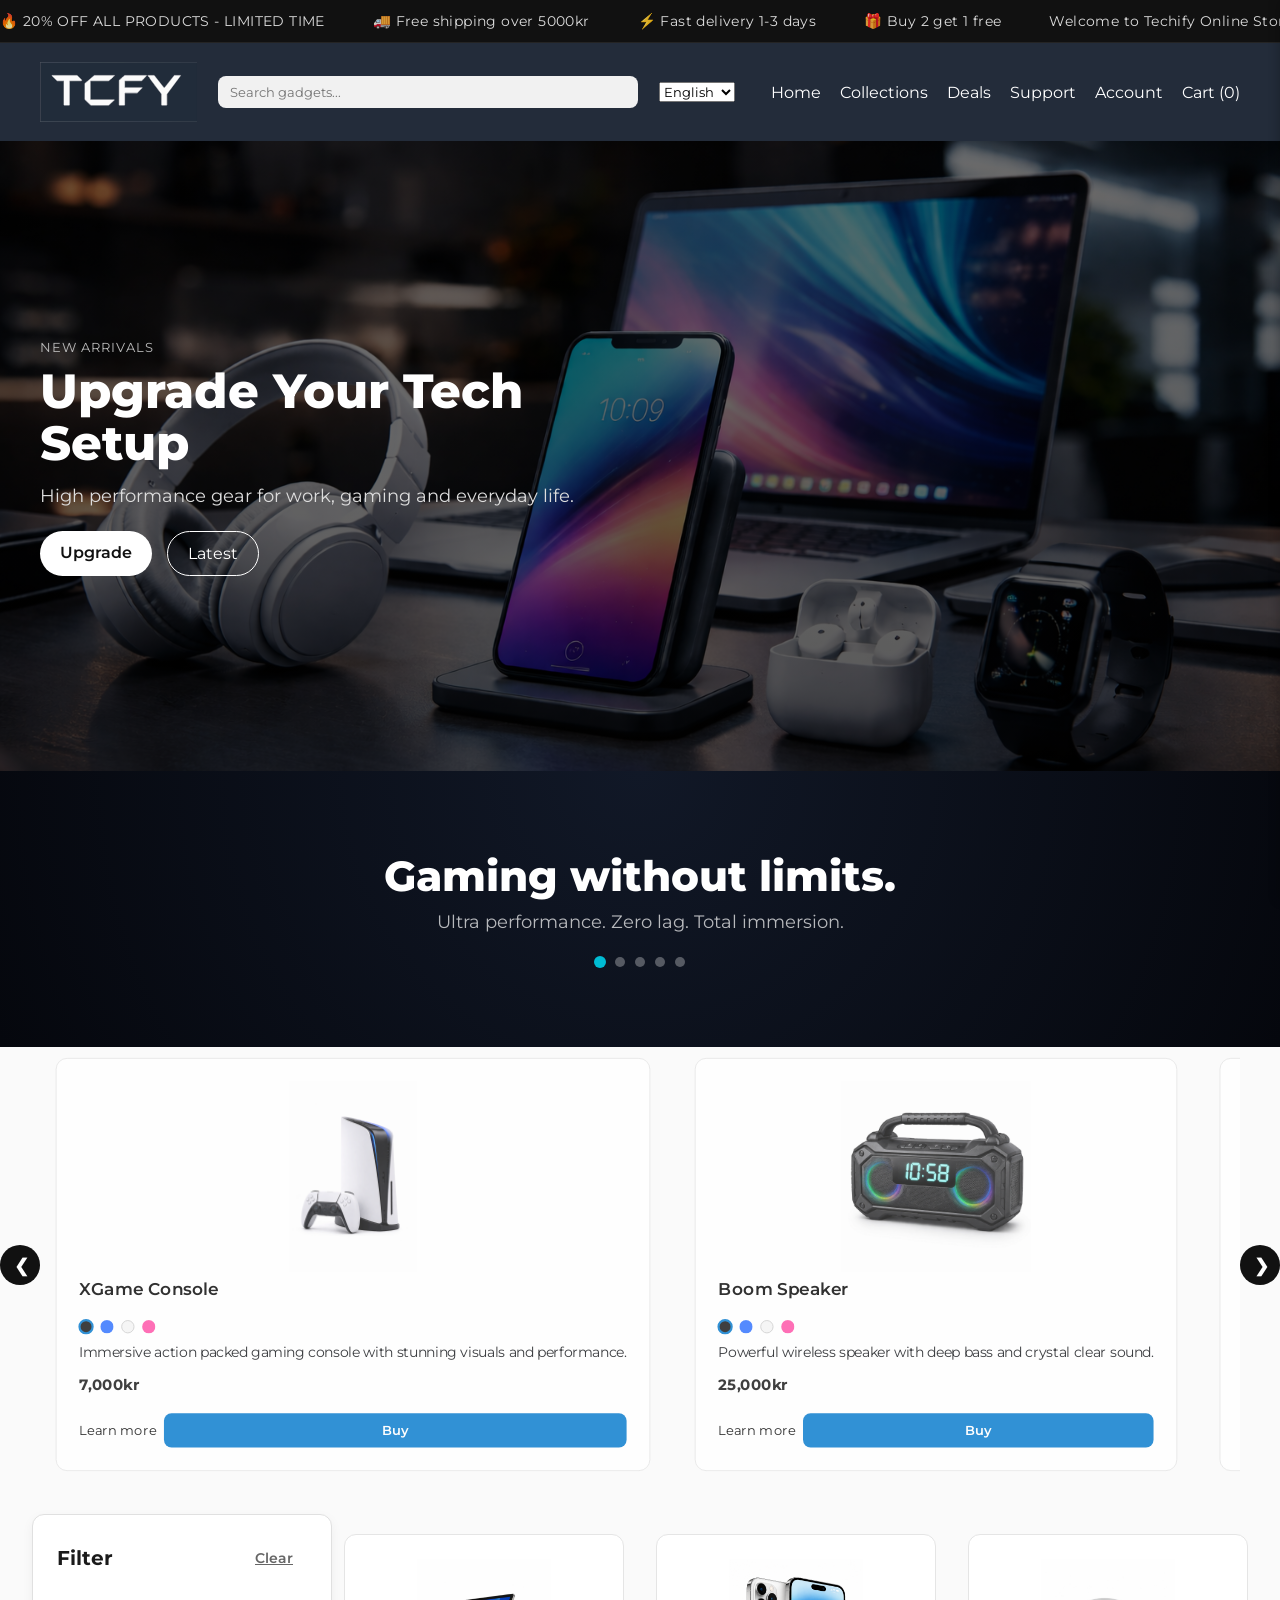
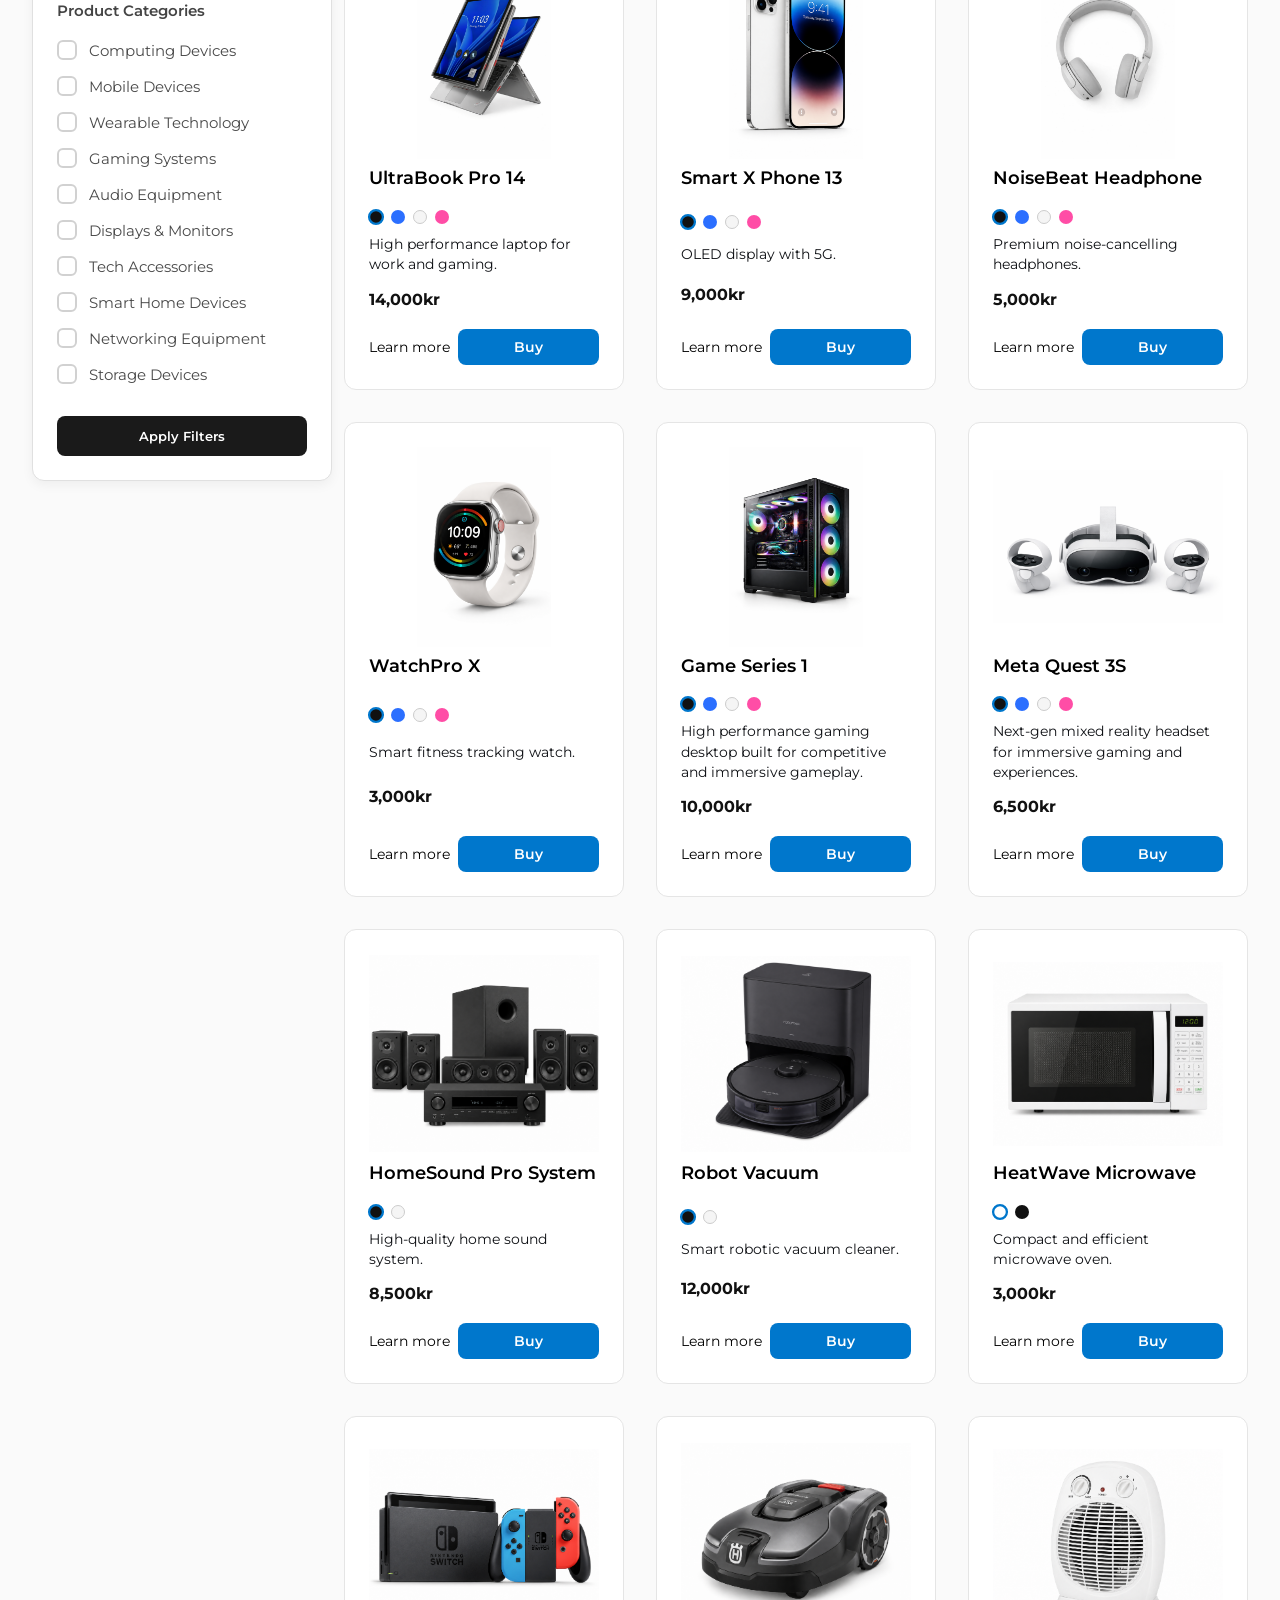
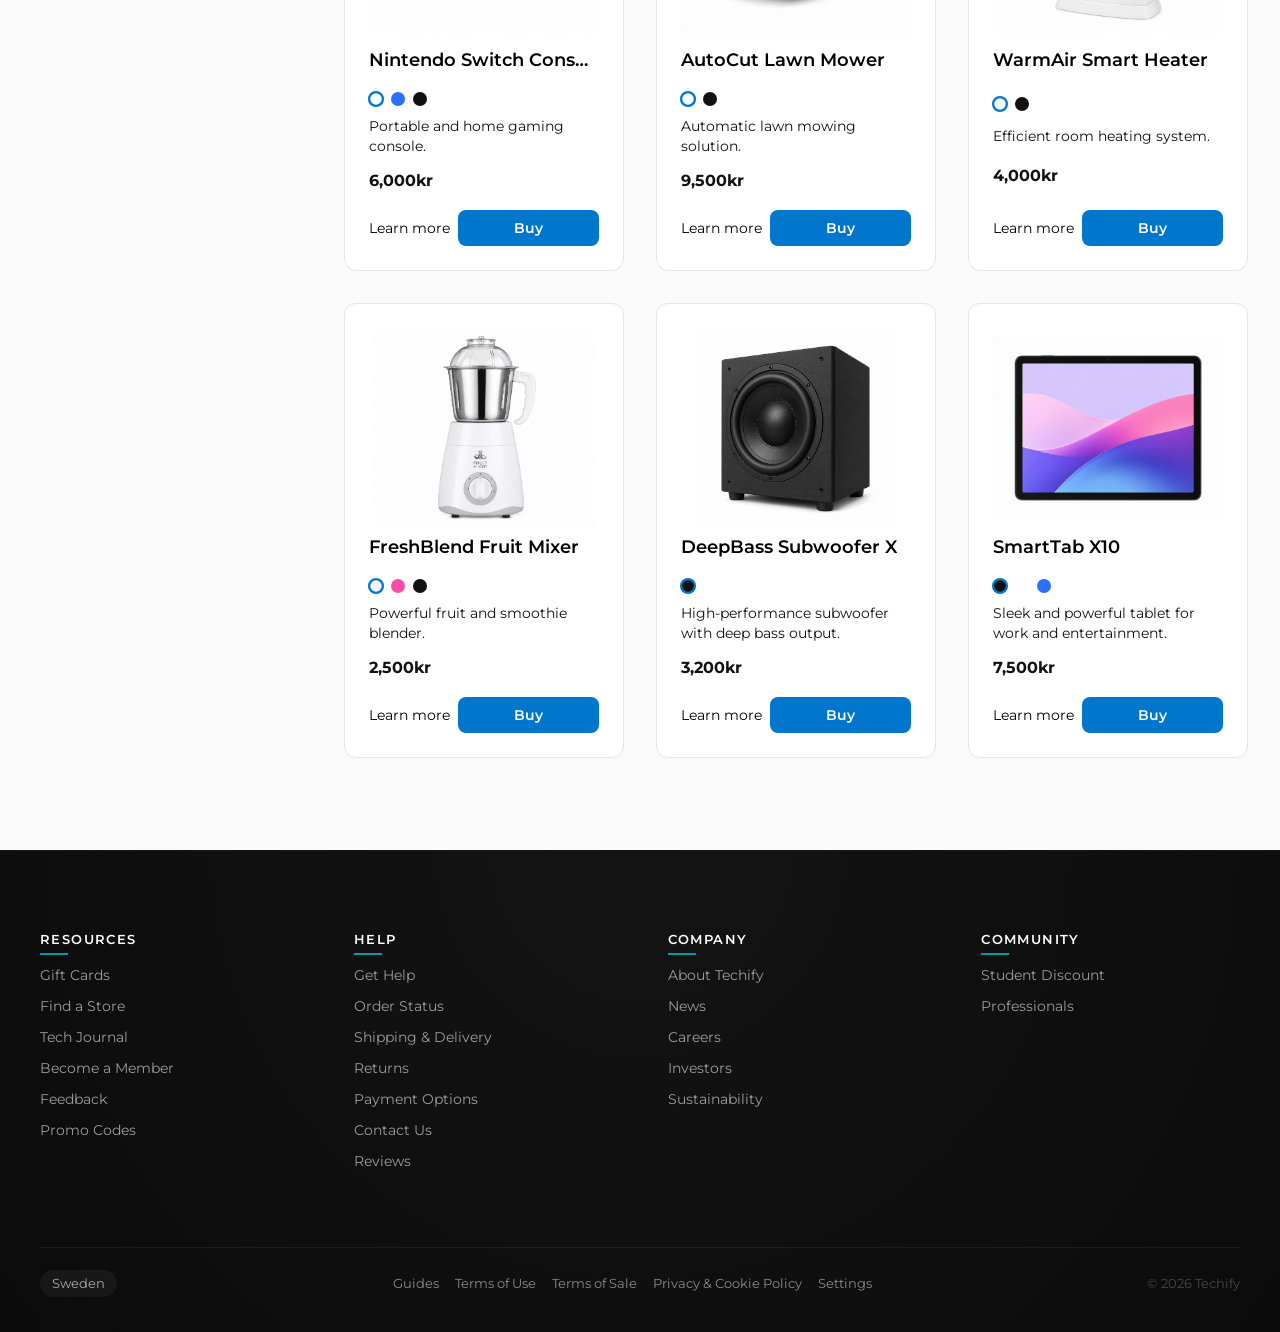
==== commit 06373fc8: "techify input" ====
--- a/index.html
+++ b/index.html
@@ -20,12 +20,14 @@
                 <li>🚚 Free shipping over 5000kr</li>
                 <li>⚡ Fast delivery 1-3 days</li>
                 <li>🎁 Buy 2 get 1 free</li>
+                <li>Welcome to Techify Online Store</li>
 
                 <!--DUPLICATE FOR SEAMLESS LOOP-->
                 <li>🔥 20% OFF ALL PRODUCTS - LIMITED TIME</li>
                 <li>🚚 Free shipping over 5000kr</li>
                 <li>⚡ Fast delivery 1-3 days</li>
                 <li>🎁 Buy 2 get 1 free</li>
+                <li>Welcome to Techify Online Store</li>
             </ul>
         </div>
     </section>
@@ -115,12 +117,19 @@
         <h2>Feel every sound.</h2>
         <p>Immersive audio built for clarity and depth.</p>
       </div>
+      
+      <!--Techify-->
+      <div class="lineup-slide">
+        <h2>Techify Starts Here.</h2>
+        <p>Performance. Style. Reliability</p>
+      </div>
 
     </div>
 
     <!-- DOT INDICATORS -->
     <div class="lineup-dots">
       <span class="dot active"></span>
+      <span class="dot"></span>
       <span class="dot"></span>
       <span class="dot"></span>
       <span class="dot"></span>
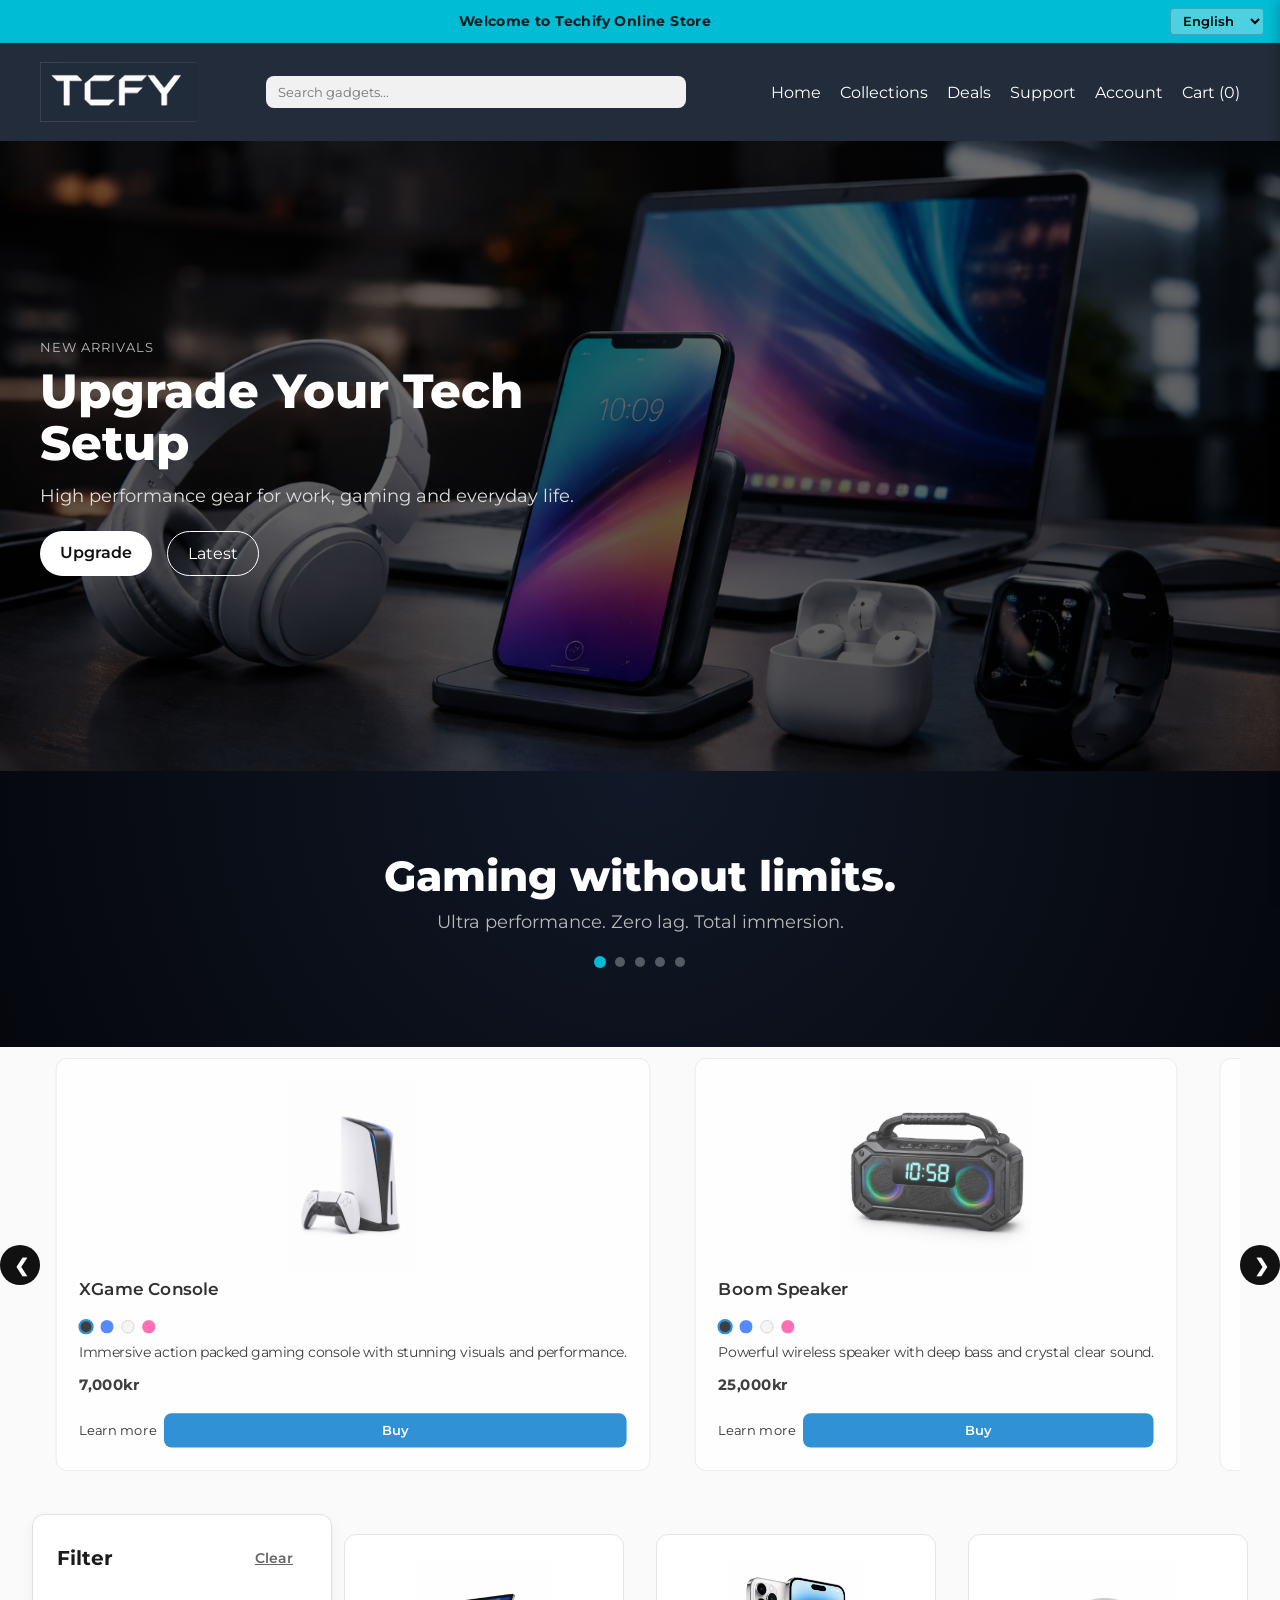
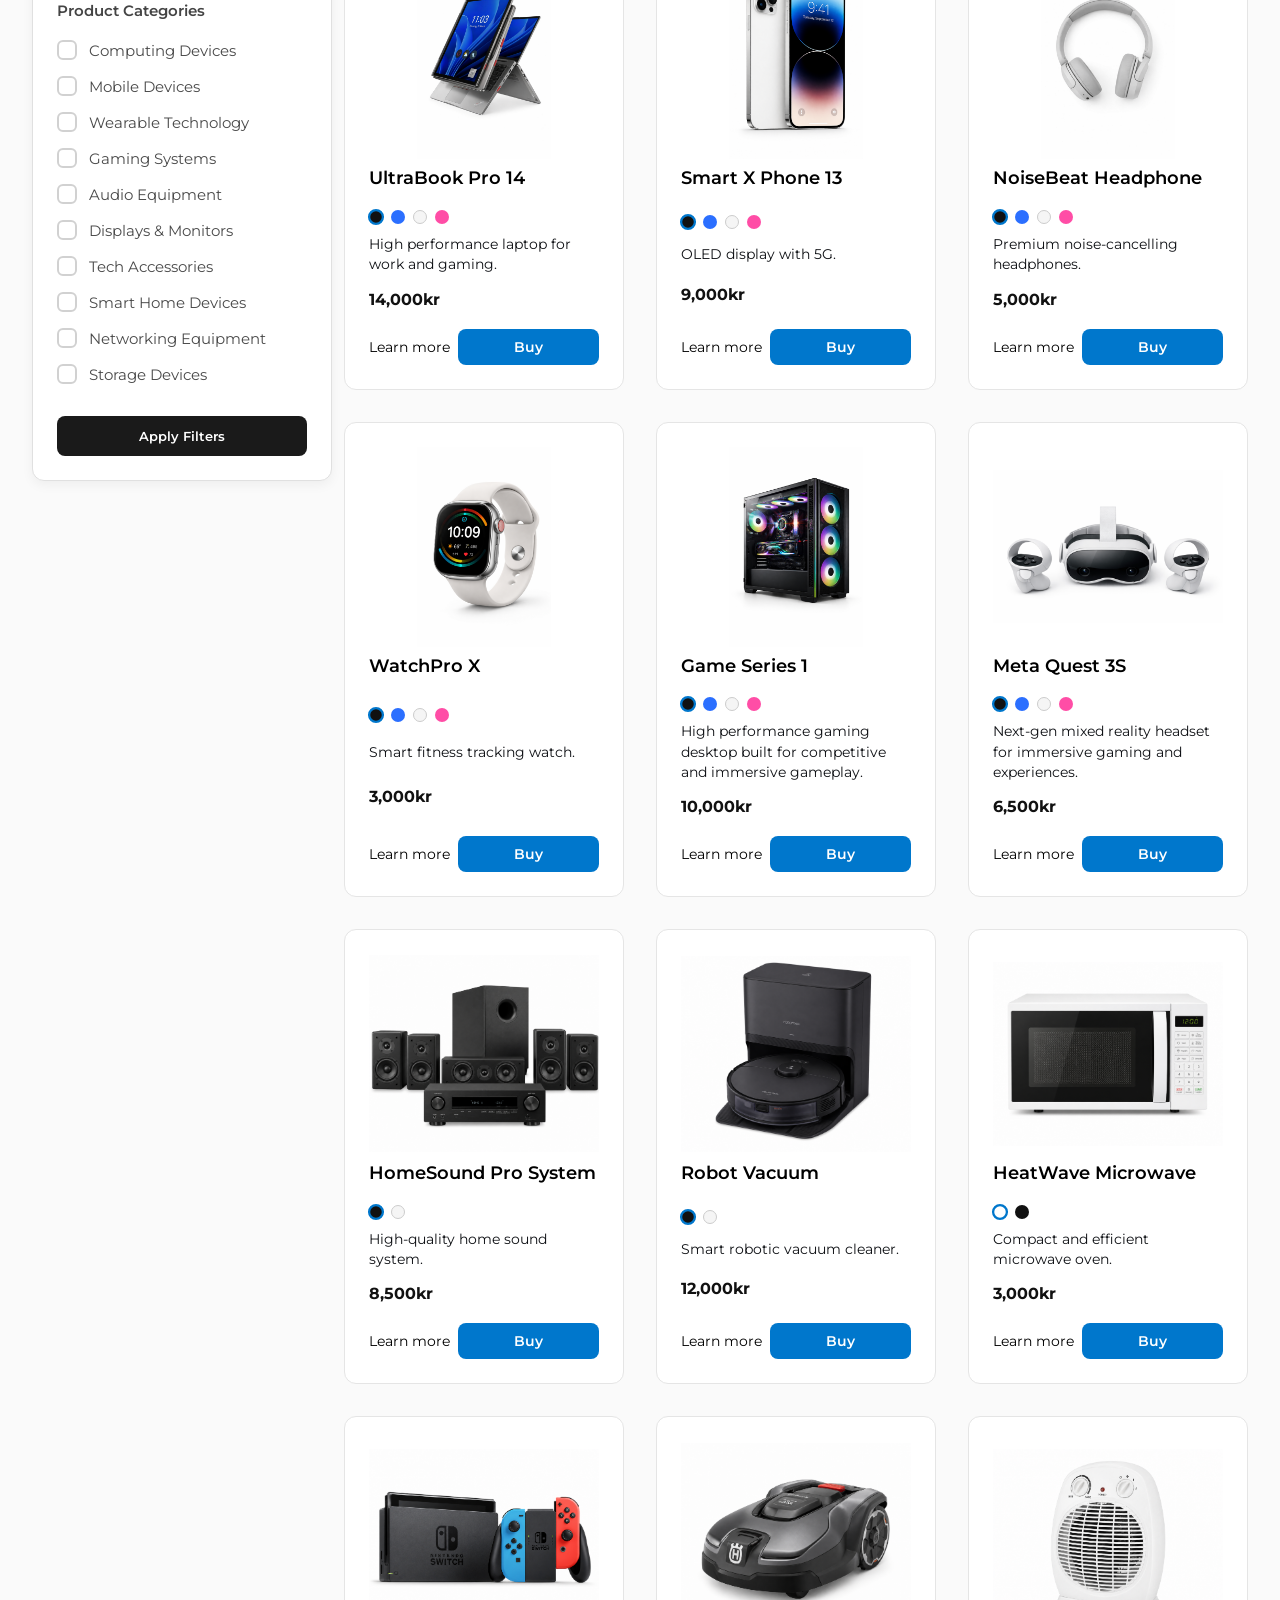
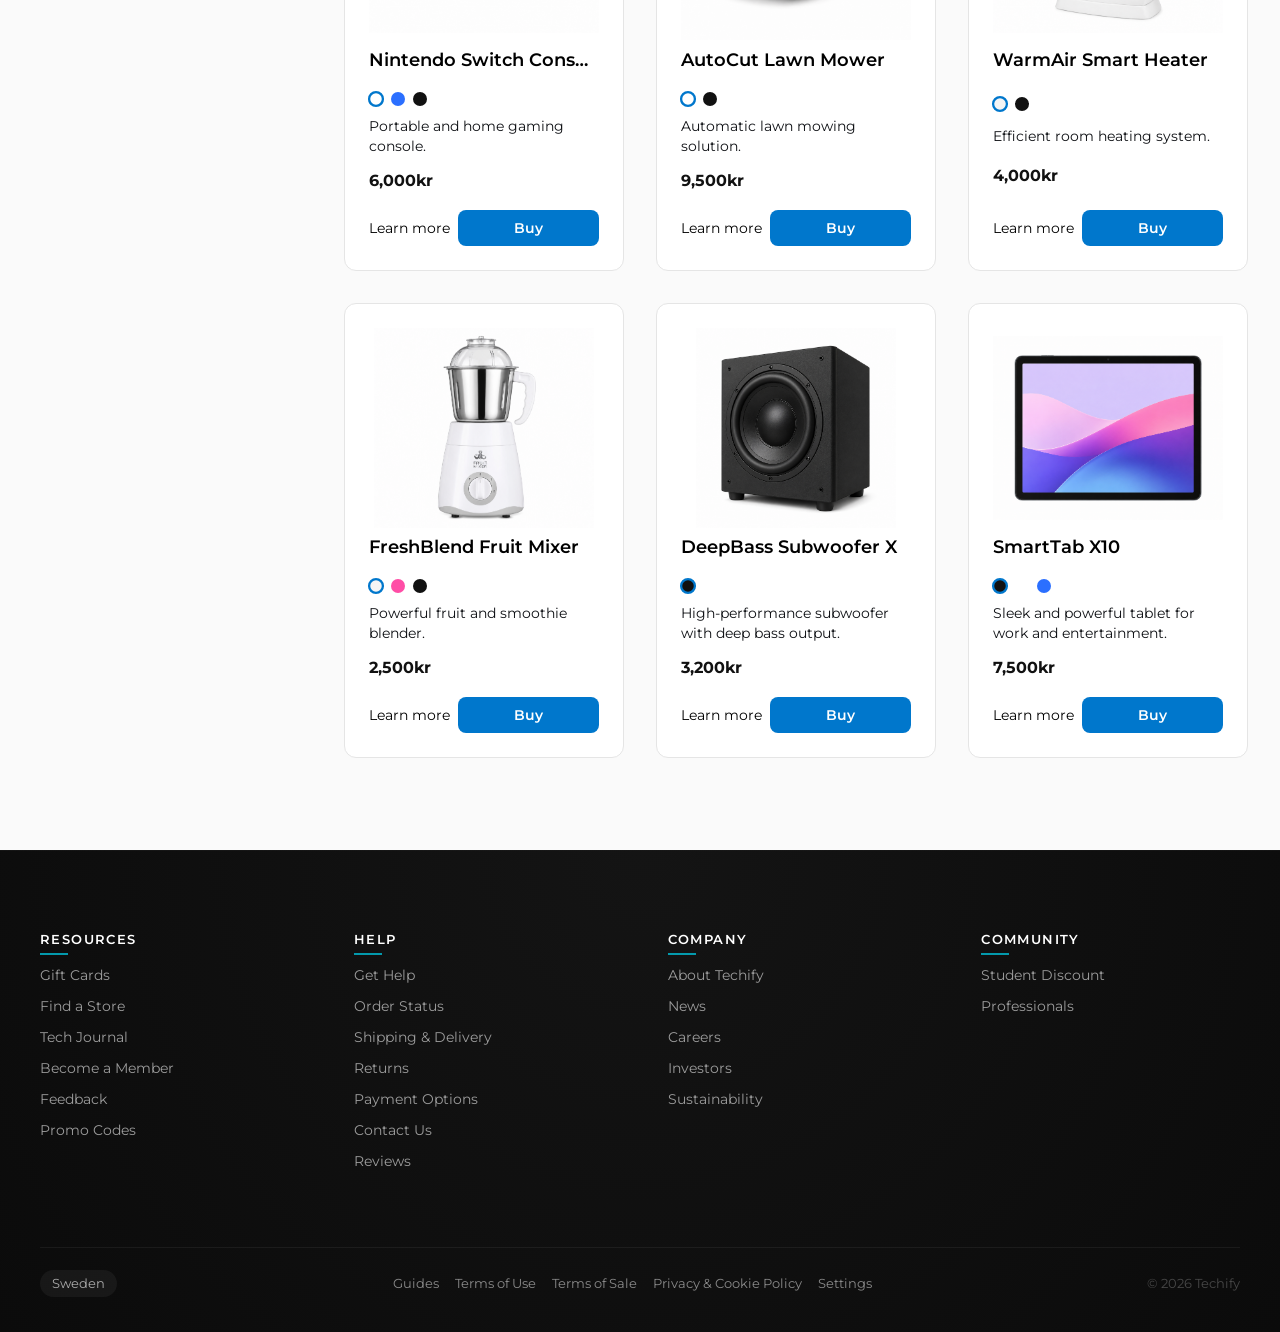
==== commit 0b8413ba: "change the bar on the top" ====
--- a/index.html
+++ b/index.html
@@ -16,19 +16,15 @@
     <section class="promo" aria-label="Current promotions">
         <div class="promo_viewport">
             <ul class="promo_track">
-                <li>🔥 20% OFF ALL PRODUCTS - LIMITED TIME</li>
-                <li>🚚 Free shipping over 5000kr</li>
-                <li>⚡ Fast delivery 1-3 days</li>
-                <li>🎁 Buy 2 get 1 free</li>
-                <li>Welcome to Techify Online Store</li>
-
-                <!--DUPLICATE FOR SEAMLESS LOOP-->
-                <li>🔥 20% OFF ALL PRODUCTS - LIMITED TIME</li>
-                <li>🚚 Free shipping over 5000kr</li>
-                <li>⚡ Fast delivery 1-3 days</li>
-                <li>🎁 Buy 2 get 1 free</li>
                 <li>Welcome to Techify Online Store</li>
             </ul>
+        </div>
+        <div class="promo-lang">
+         <select id="languageSwitcher">
+         <option value="en">English</option>
+         <option value="sv">Svenska</option>
+         <option value="fr">Français</option>
+         </select>
         </div>
     </section>
 
@@ -46,16 +42,6 @@
            placeholder="Search..."
           >
           <div id="searchResults"></div>
-        </div>
-
-
-
-        <div class="lang-switcher">
-         <select id="languageSwitcher">
-         <option value="en">English</option>
-         <option value="sv">Svenska</option>
-         <option value="fr">Français</option>
-         </select>
         </div>
        
 
--- a/css/main.css
+++ b/css/main.css
@@ -860,31 +860,63 @@
 
 /* PROMO */
 .promo {
-  background: #111;
-  color: #fff;
+  background: #00bcd4;
+  color: #000;
   font-size: 0.9rem;
-  border-bottom: 1px solid rgba(255, 255, 255, 0.08);
+  border-bottom: 1px solid rgba(0, 0, 0, 0.08);
+  display: flex;
+  justify-content: space-between;
+  align-items: center;
+  padding: 0 1rem;
 }
 
 .promo_viewport {
   overflow: hidden;
+  flex-grow: 1;
+}
+
+.promo-lang {
+  margin-left: 1rem;
+  flex-shrink: 0;
+}
+
+.promo-lang select {
+  background: rgba(255, 255, 255, 0.3);
+  color: #000;
+  border: 1px solid rgba(0, 0, 0, 0.2);
+  border-radius: 4px;
+  padding: 4px 8px;
+  font-size: 0.8rem;
+  font-weight: 600;
+  cursor: pointer;
+  outline: none;
+  backdrop-filter: blur(4px);
+  transition: all 0.2s ease;
+}
+
+.promo-lang select:hover {
+  background: rgba(255, 255, 255, 0.5);
+}
+
+.promo-lang select option {
+  background: #fff;
+  color: #000;
 }
 
 .promo_track {
   display: flex;
+  justify-content: center;
   gap: 3rem;
   padding: 0.75rem 0;
   list-style: none;
   margin: 0;
-
-  width: max-content;
-  animation: promo-scroll 18s linear infinite;
 }
 
 .promo_track li {
   white-space: nowrap;
   opacity: 0.85;
   letter-spacing: 0.4px;
+  font-weight: bold;
 }
 
 /* INFINITE SCROLL */
@@ -1106,10 +1138,11 @@
 }
 
 .features {
-  background: #fff;
-  padding: 20px;
-  border-radius: 12px;
-  border: 1px solid #eee;
+  background: #eeeeee;
+  padding: 20px 25px;
+  border-radius: 4px;
+  border: none;
+  box-shadow: 0 4px 15px rgba(0, 0, 0, 0.03);
 }
 
 /* NEW PRODUCT PAGE (GRADE A LAYOUT) */
@@ -1131,9 +1164,10 @@
 
 .product-detail .product-image {
   background: #fff;
-  border-radius: 16px;
-  padding: 20px;
-  border: 1px solid #eee;
+  border-radius: 20px;
+  padding: 40px;
+  border: 1px solid #eaeaea;
+  box-shadow: 0 10px 30px rgba(0, 0, 0, 0.04);
 
   display: flex;
   align-items: center;
@@ -1155,10 +1189,11 @@
 }
 
 .product-specs {
-  background: #fff;
-  padding: 20px;
-  border-radius: 12px;
-  border: 1px solid #eee;
+  background: #eeeeee;
+  padding: 20px 25px;
+  border-radius: 4px;
+  border: none;
+  box-shadow: 0 4px 15px rgba(0, 0, 0, 0.03);
   font-size: 0.95rem;
   line-height: 1.7;
   color: #333;
@@ -1172,54 +1207,116 @@
 }
 
 .product-right h1 {
-  font-size: 2.2rem;
+  font-size: 2.5rem;
+  font-weight: 800;
+  letter-spacing: -0.8px;
+  line-height: 1.1;
+  color: #111;
+}
+
+.product-right .price {
+  font-size: 2rem;
   font-weight: 700;
-}
-
-.product-right .price {
-  font-size: 1.9rem;
-  font-weight: bold;
-  color: #111;
+  color: #0077cc;
+}
+
+.product-desc {
+  font-size: 1rem;
+  color: #555;
+  line-height: 1.6;
+}
+
+.product-colors {
+  display: flex;
+  flex-direction: column;
+  gap: 8px;
+}
+
+.product-colors p {
+  font-size: 0.95rem;
+  color: #333;
+}
+
+.product-colors .color {
+  width: 24px;
+  height: 24px;
+  border-width: 2px;
+}
+
+.product-colors .color.active {
+  border-width: 3px;
 }
 
 /* FEATURES */
 .features {
+  background: #eeeeee;
+  padding: 20px 25px;
+  border-radius: 4px;
+  border: none;
+  box-shadow: 0 4px 15px rgba(0, 0, 0, 0.03);
   list-style: none;
-  padding: 0;
+  display: flex;
+  flex-direction: column;
+  gap: 12px;
 }
 
 .features li {
-  margin-bottom: 10px;
+  display: flex;
+  align-items: center;
+  gap: 10px;
   font-size: 0.95rem;
+  color: #444;
+}
+
+.features svg {
+  color: #0077cc;
+  flex-shrink: 0;
 }
 
 /* TRUST BOX */
 .trust-box {
-  background: #f5f7fa;
-  padding: 18px;
-  border-radius: 12px;
+  background: #eeeeee;
+  padding: 20px;
+  border-radius: 4px;
+  border: none;
+  box-shadow: 0 4px 15px rgba(0, 0, 0, 0.03);
+  display: flex;
+  flex-direction: column;
+  gap: 12px;
+  margin-top: 10px;
+}
+
+.trust-item {
+  display: flex;
+  align-items: center;
+  gap: 12px;
   font-size: 0.95rem;
-  border: 1px solid #eee;
-}
-
-.trust-box p {
-  margin-bottom: 6px;
+  color: #444;
+  font-weight: 500;
+}
+
+.trust-item .icon {
+  font-size: 1.2rem;
 }
 
 /* MAIN BUTTON */
 .buy-main {
   padding: 16px;
-  font-size: 1rem;
-  border-radius: 12px;
-  background: #0077cc;
+  font-size: 1.1rem;
+  border-radius: 999px;
+  background: #00bcd4;
   color: #fff;
   font-weight: 600;
   border: none;
   cursor: pointer;
+  transition: all 0.3s ease;
+  box-shadow: 0 4px 12px rgba(0, 188, 212, 0.3);
 }
 
 .buy-main:hover {
-  background: #005fa3;
+  background: #0097a7;
+  transform: translateY(-2px);
+  box-shadow: 0 6px 16px rgba(0, 188, 212, 0.4);
 }
 
 /* RESPONSIVE */
@@ -1267,7 +1364,7 @@
   background: #fff;
   padding: 1.5rem;
   border-radius: 12px;
-  box-shadow: 0 5px 20px rgba(0,0,0,0.08);
+  box-shadow: 0 5px 20px rgba(0, 0, 0, 0.08);
 }
 
 .checkout-item {
@@ -1336,7 +1433,7 @@
   border-radius: 16px;
   width: 100%;
   max-width: 420px;
-  box-shadow: 0 20px 50px rgba(0,0,0,0.15);
+  box-shadow: 0 20px 50px rgba(0, 0, 0, 0.15);
   text-align: center;
 }
 
@@ -1505,7 +1602,7 @@
   padding: 20px;
   border-radius: 12px;
   border: 1px solid #eee;
-  box-shadow: 0 5px 15px rgba(0,0,0,0.05);
+  box-shadow: 0 5px 15px rgba(0, 0, 0, 0.05);
   text-align: left;
 }
 
@@ -1548,7 +1645,7 @@
 
 .collection-card:hover {
   transform: translateY(-6px);
-  box-shadow: 0 10px 25px rgba(0,0,0,0.1);
+  box-shadow: 0 10px 25px rgba(0, 0, 0, 0.1);
 }
 
 .collection-card h3 {
@@ -1559,158 +1656,158 @@
   font-size: 0.9rem;
   color: #666;
 }
- /* PREMIUM FOOTER UX UPGRADE */
+/* PREMIUM FOOTER UX UPGRADE */
 
 .footer {
-    background: radial-gradient(circle at top, #141414, #0b0b0b);
-    color: #bdbdbd;
-    padding: 80px 40px 35px;
-    font-family: 'Montserrat', sans-serif;
-    border-top: 1px solid rgba(255,255,255,0.04);
+  background: radial-gradient(circle at top, #141414, #0b0b0b);
+  color: #bdbdbd;
+  padding: 80px 40px 35px;
+  font-family: "Montserrat", sans-serif;
+  border-top: 1px solid rgba(255, 255, 255, 0.04);
 }
 
 /* GRID LAYOUT */
 .footer-container {
-    display: grid;
-    grid-template-columns: repeat(auto-fit, minmax(200px, 1fr));
-    gap: 55px;
-    max-width: 1200px;
-    margin: auto;
+  display: grid;
+  grid-template-columns: repeat(auto-fit, minmax(200px, 1fr));
+  gap: 55px;
+  max-width: 1200px;
+  margin: auto;
 }
 
 /* HEADINGS */
 .footer-col h4 {
-    color: #ffffff;
-    margin-bottom: 18px;
-    font-size: 13px;
-    letter-spacing: 1.4px;
-    text-transform: uppercase;
-    font-weight: 600;
-    position: relative;
+  color: #ffffff;
+  margin-bottom: 18px;
+  font-size: 13px;
+  letter-spacing: 1.4px;
+  text-transform: uppercase;
+  font-weight: 600;
+  position: relative;
 }
 
 /* subtle accent line under headings */
 .footer-col h4::after {
-    content: "";
-    position: absolute;
-    left: 0;
-    bottom: -8px;
-    width: 28px;
-    height: 2px;
-    background: #00bcd4;
-    opacity: 0.8;
+  content: "";
+  position: absolute;
+  left: 0;
+  bottom: -8px;
+  width: 28px;
+  height: 2px;
+  background: #00bcd4;
+  opacity: 0.8;
 }
 
 /* LIST RESET */
 .footer-col ul {
-    list-style: none;
-    padding: 0;
-    margin: 0;
+  list-style: none;
+  padding: 0;
+  margin: 0;
 }
 
 /* LIST ITEMS */
 .footer-col ul li {
-    margin-bottom: 12px;
-    transition: transform 0.25s ease;
+  margin-bottom: 12px;
+  transition: transform 0.25s ease;
 }
 
 /* smoother micro motion */
 .footer-col ul li:hover {
-    transform: translateX(6px);
+  transform: translateX(6px);
 }
 
 /* LINKS */
 .footer-col ul li a {
-    text-decoration: none;
-    color: #9c9c9c;
-    font-size: 14px;
-    position: relative;
-    transition: all 0.25s ease;
+  text-decoration: none;
+  color: #9c9c9c;
+  font-size: 14px;
+  position: relative;
+  transition: all 0.25s ease;
 }
 
 /* animated underline */
 .footer-col ul li a::after {
-    content: "";
-    position: absolute;
-    left: 0;
-    bottom: -3px;
-    width: 0%;
-    height: 1px;
-    background: #00bcd4;
-    transition: width 0.3s ease;
+  content: "";
+  position: absolute;
+  left: 0;
+  bottom: -3px;
+  width: 0%;
+  height: 1px;
+  background: #00bcd4;
+  transition: width 0.3s ease;
 }
 
 .footer-col ul li a:hover {
-    color: #ffffff;
+  color: #ffffff;
 }
 
 .footer-col ul li a:hover::after {
-    width: 100%;
+  width: 100%;
 }
 
 /* BOTTOM BAR */
 
 .footer-bottom {
-    margin-top: 65px;
-    padding-top: 22px;
-    border-top: 1px solid rgba(255,255,255,0.06);
-
-    display: flex;
-    flex-wrap: wrap;
-    justify-content: space-between;
-    align-items: center;
-
-    font-size: 12.5px;
-    color: #777;
-    gap: 12px;
+  margin-top: 65px;
+  padding-top: 22px;
+  border-top: 1px solid rgba(255, 255, 255, 0.06);
+
+  display: flex;
+  flex-wrap: wrap;
+  justify-content: space-between;
+  align-items: center;
+
+  font-size: 12.5px;
+  color: #777;
+  gap: 12px;
 }
 
 /* location / region tag */
 .footer-bottom span:first-child {
-    background: rgba(255,255,255,0.05);
-    padding: 6px 12px;
-    border-radius: 999px;
-    color: #aaa;
+  background: rgba(255, 255, 255, 0.05);
+  padding: 6px 12px;
+  border-radius: 999px;
+  color: #aaa;
 }
 
 /* bottom links */
 .footer-links {
-    display: flex;
-    flex-wrap: wrap;
-    gap: 16px;
+  display: flex;
+  flex-wrap: wrap;
+  gap: 16px;
 }
 
 .footer-links a {
-    color: #8a8a8a;
-    text-decoration: none;
-    transition: 0.25s ease;
-    position: relative;
+  color: #8a8a8a;
+  text-decoration: none;
+  transition: 0.25s ease;
+  position: relative;
 }
 
 /* subtle hover glow */
 .footer-links a:hover {
-    color: #fff;
+  color: #fff;
 }
 
 /* optional underline for bottom links */
 .footer-links a::after {
-    content: "";
-    position: absolute;
-    left: 0;
-    bottom: -2px;
-    width: 0%;
-    height: 1px;
-    background: #00bcd4;
-    transition: width 0.25s ease;
+  content: "";
+  position: absolute;
+  left: 0;
+  bottom: -2px;
+  width: 0%;
+  height: 1px;
+  background: #00bcd4;
+  transition: width 0.25s ease;
 }
 
 .footer-links a:hover::after {
-    width: 100%;
+  width: 100%;
 }
 
 /* copyright */
 .footer-copy {
-    opacity: 0.55;
+  opacity: 0.55;
 }
 
 /* MICRO INTERACTIONS UPGRADE */
@@ -1719,198 +1816,199 @@
 .footer-col ul li,
 .footer-col ul li a,
 .footer-links a {
-    transition-timing-function: cubic-bezier(0.4, 0, 0.2, 1);
+  transition-timing-function: cubic-bezier(0.4, 0, 0.2, 1);
 }
 
 /* RESPONSIVE */
 
 @media (max-width: 768px) {
-    .footer {
-        padding: 55px 20px;
-    }
-
-    .footer-container {
-        gap: 35px;
-    }
-
-    .footer-bottom {
-        flex-direction: column;
-        text-align: center;
-    }
-
-    .footer-links {
-        justify-content: center;
-    }
-}
-
+  .footer {
+    padding: 55px 20px;
+  }
+
+  .footer-container {
+    gap: 35px;
+  }
+
+  .footer-bottom {
+    flex-direction: column;
+    text-align: center;
+  }
+
+  .footer-links {
+    justify-content: center;
+  }
+}
 
 /* INFO PAGE UX SYSTEM (GLOBAL) */
 
 .page-content {
-    max-width: 900px;
-    margin: auto;
-    padding: 70px 20px;
-    animation: fadeIn 0.4s ease;
+  max-width: 900px;
+  margin: auto;
+  padding: 70px 20px;
+  animation: fadeIn 0.4s ease;
 }
 
 /* HERO TITLE */
 #pageTitle {
-    font-size: 44px;
-    font-weight: 800;
-    letter-spacing: -0.5px;
-    margin-bottom: 10px;
-    color: #111;
+  font-size: 44px;
+  font-weight: 800;
+  letter-spacing: -0.5px;
+  margin-bottom: 10px;
+  color: #111;
 }
 
 #pageSubtitle {
-    font-size: 18px;
-    color: #666;
-    margin-bottom: 35px;
-    line-height: 1.5;
+  font-size: 18px;
+  color: #666;
+  margin-bottom: 35px;
+  line-height: 1.5;
 }
 
 /* AUTO CARD SYSTEM */
 
 .page-content > div {
-    background: #fff;
-    border: 1px solid #eee;
-    border-radius: 14px;
-    padding: 22px;
-    margin-bottom: 18px;
-
-    box-shadow: 0 6px 18px rgba(0,0,0,0.04);
-    transition: transform 0.25s ease, box-shadow 0.25s ease;
+  background: #fff;
+  border: 1px solid #eee;
+  border-radius: 14px;
+  padding: 22px;
+  margin-bottom: 18px;
+
+  box-shadow: 0 6px 18px rgba(0, 0, 0, 0.04);
+  transition:
+    transform 0.25s ease,
+    box-shadow 0.25s ease;
 }
 
 /* hover lift */
 .page-content > div:hover {
-    transform: translateY(-3px);
-    box-shadow: 0 12px 28px rgba(0,0,0,0.08);
+  transform: translateY(-3px);
+  box-shadow: 0 12px 28px rgba(0, 0, 0, 0.08);
 }
 
 /* HEADINGS INSIDE PAGES */
 
 .page-content h2,
 .page-content h3 {
-    margin-bottom: 10px;
-    font-weight: 700;
-    color: #111;
+  margin-bottom: 10px;
+  font-weight: 700;
+  color: #111;
 }
 
 .page-content p {
-    color: #555;
-    line-height: 1.6;
-    font-size: 15px;
+  color: #555;
+  line-height: 1.6;
+  font-size: 15px;
 }
 
 /* LIST STYLING */
 
 .page-content ul {
-    padding-left: 18px;
-    margin-top: 10px;
+  padding-left: 18px;
+  margin-top: 10px;
 }
 
 .page-content ul li {
-    margin-bottom: 8px;
-    color: #444;
-    position: relative;
+  margin-bottom: 8px;
+  color: #444;
+  position: relative;
 }
 
 /* subtle bullet upgrade */
 .page-content ul li::marker {
-    color: #0077cc;
+  color: #0077cc;
 }
 
 /* SPECIAL “HIGHLIGHT BLOCK” */
 
 .highlight {
-    background: linear-gradient(135deg, #0077cc, #00aaff);
-    color: white;
-    border: none !important;
+  background: linear-gradient(135deg, #0077cc, #00aaff);
+  color: white;
+  border: none !important;
 }
 
 .highlight p,
 .highlight h3 {
-    color: white;
+  color: white;
 }
 
 /* INFO BOX */
 
 .info-box {
-    background: #f5f7fa;
-    border: 1px solid #e8ecf1;
-    padding: 18px;
-    border-radius: 12px;
-    font-size: 14px;
-    color: #444;
+  background: #f5f7fa;
+  border: 1px solid #e8ecf1;
+  padding: 18px;
+  border-radius: 12px;
+  font-size: 14px;
+  color: #444;
 }
 
 /* BUTTON SYSTEM INSIDE PAGES */
 
 .page-content button {
-    padding: 10px 14px;
-    border-radius: 10px;
-    border: none;
-    cursor: pointer;
-    font-weight: 600;
-    background: #111;
-    color: white;
-    margin-right: 10px;
-    transition: 0.2s ease;
+  padding: 10px 14px;
+  border-radius: 10px;
+  border: none;
+  cursor: pointer;
+  font-weight: 600;
+  background: #111;
+  color: white;
+  margin-right: 10px;
+  transition: 0.2s ease;
 }
 
 .page-content button:hover {
-    background: #333;
+  background: #333;
 }
 
 /* PRIMARY ACTION */
 .page-content .primary-btn {
-    background: #0077cc;
+  background: #0077cc;
 }
 
 .page-content .primary-btn:hover {
-    background: #005fa3;
+  background: #005fa3;
 }
 
 /* CARD GRID (FOR MULTI-CARDS)*/
 
 .card-grid {
-    display: grid;
-    grid-template-columns: repeat(auto-fit, minmax(240px, 1fr));
-    gap: 15px;
+  display: grid;
+  grid-template-columns: repeat(auto-fit, minmax(240px, 1fr));
+  gap: 15px;
 }
 
 /* BACK BUTTON */
 
 .back-home {
-    display: inline-block;
-    margin-top: 40px;
-    padding: 10px 16px;
-    background: #fff;
-    border: 1px solid #ddd;
-    border-radius: 10px;
-    text-decoration: none;
-    color: #111;
-    font-weight: 600;
-    transition: 0.2s ease;
+  display: inline-block;
+  margin-top: 40px;
+  padding: 10px 16px;
+  background: #fff;
+  border: 1px solid #ddd;
+  border-radius: 10px;
+  text-decoration: none;
+  color: #111;
+  font-weight: 600;
+  transition: 0.2s ease;
 }
 
 .back-home:hover {
-    background: #111;
-    color: #fff;
+  background: #111;
+  color: #fff;
 }
 
 /* ANIMATION */
 
 @keyframes fadeIn {
-    from {
-        opacity: 0;
-        transform: translateY(10px);
-    }
-    to {
-        opacity: 1;
-        transform: translateY(0);
-    }
+  from {
+    opacity: 0;
+    transform: translateY(10px);
+  }
+  to {
+    opacity: 1;
+    transform: translateY(0);
+  }
 }
 
 /* ================================
@@ -1922,8 +2020,12 @@
   margin: 2rem;
   border-radius: 28px;
 
-  background:
-    radial-gradient(1200px circle at top, #1f2937 0%, #0b0f1a 60%, #05070d 100%);
+  background: radial-gradient(
+    1200px circle at top,
+    #1f2937 0%,
+    #0b0f1a 60%,
+    #05070d 100%
+  );
 
   color: #fff;
   text-align: center;
@@ -1936,7 +2038,7 @@
   content: "";
   position: absolute;
   inset: -100px;
-  background: radial-gradient(circle, rgba(0,188,212,0.12), transparent 60%);
+  background: radial-gradient(circle, rgba(0, 188, 212, 0.12), transparent 60%);
   filter: blur(60px);
   z-index: 0;
 }
@@ -1951,7 +2053,7 @@
   font-size: 0.75rem;
   letter-spacing: 2px;
   text-transform: uppercase;
-  color: rgba(255,255,255,0.6);
+  color: rgba(255, 255, 255, 0.6);
 }
 
 /* TITLE */
@@ -1965,7 +2067,7 @@
 /* SUBTEXT */
 .lineup-subtext {
   font-size: 1.05rem;
-  color: rgba(255,255,255,0.75);
+  color: rgba(255, 255, 255, 0.75);
   max-width: 600px;
   margin: 0 auto 25px;
   line-height: 1.5;
@@ -1987,8 +2089,8 @@
   padding: 11px 18px;
   border-radius: 999px;
 
-  background: rgba(255,255,255,0.06);
-  border: 1px solid rgba(255,255,255,0.12);
+  background: rgba(255, 255, 255, 0.06);
+  border: 1px solid rgba(255, 255, 255, 0.12);
 
   color: #e5e7eb;
   font-size: 0.9rem;
@@ -2005,8 +2107,8 @@
 /* hover = lift + glow */
 .chip:hover {
   transform: translateY(-3px);
-  background: rgba(255,255,255,0.1);
-  border-color: rgba(255,255,255,0.25);
+  background: rgba(255, 255, 255, 0.1);
+  border-color: rgba(255, 255, 255, 0.25);
 }
 
 /* active = premium selection state */
@@ -2017,7 +2119,7 @@
 
   box-shadow:
     0 10px 30px rgba(0, 188, 212, 0.25),
-    0 0 0 1px rgba(255,255,255,0.1) inset;
+    0 0 0 1px rgba(255, 255, 255, 0.1) inset;
 
   transform: scale(1.05);
 }
@@ -2029,13 +2131,13 @@
 .lineup-context {
   margin-top: 18px;
   font-size: 0.85rem;
-  color: rgba(255,255,255,0.6);
+  color: rgba(255, 255, 255, 0.6);
 }
 
 .lineup-context strong {
   color: #fff;
   font-weight: 600;
-} 
+}
 
 /* =========================
    AUTO LINEUP SLIDER
@@ -2087,7 +2189,7 @@
 }
 
 .lineup-slide p {
-  color: rgba(255,255,255,0.7);
+  color: rgba(255, 255, 255, 0.7);
   font-size: 1.1rem;
 }
 
@@ -2103,7 +2205,7 @@
   width: 10px;
   height: 10px;
   border-radius: 50%;
-  background: rgba(255,255,255,0.3);
+  background: rgba(255, 255, 255, 0.3);
   transition: 0.3s;
 }
 
@@ -2143,6 +2245,3 @@
 .search-item:hover {
   background: #f2f2f2;
 }
-
-
-
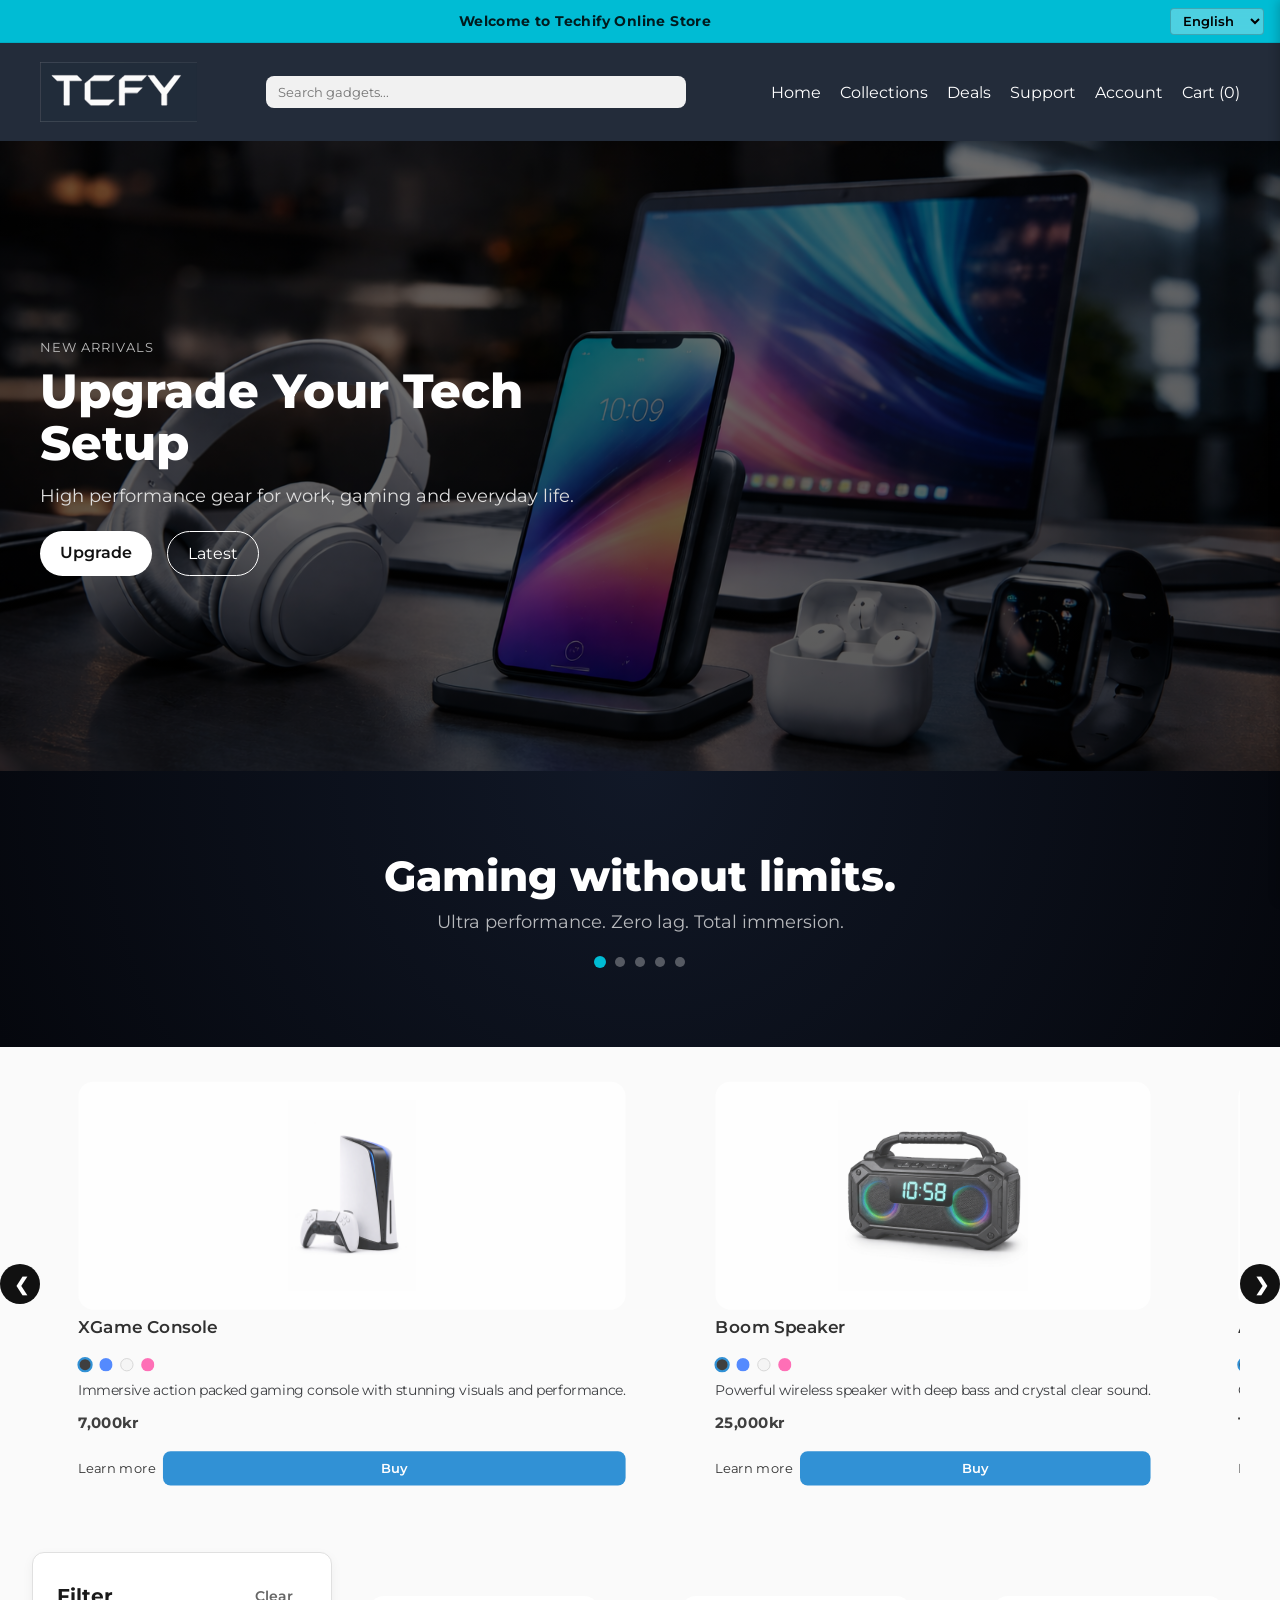
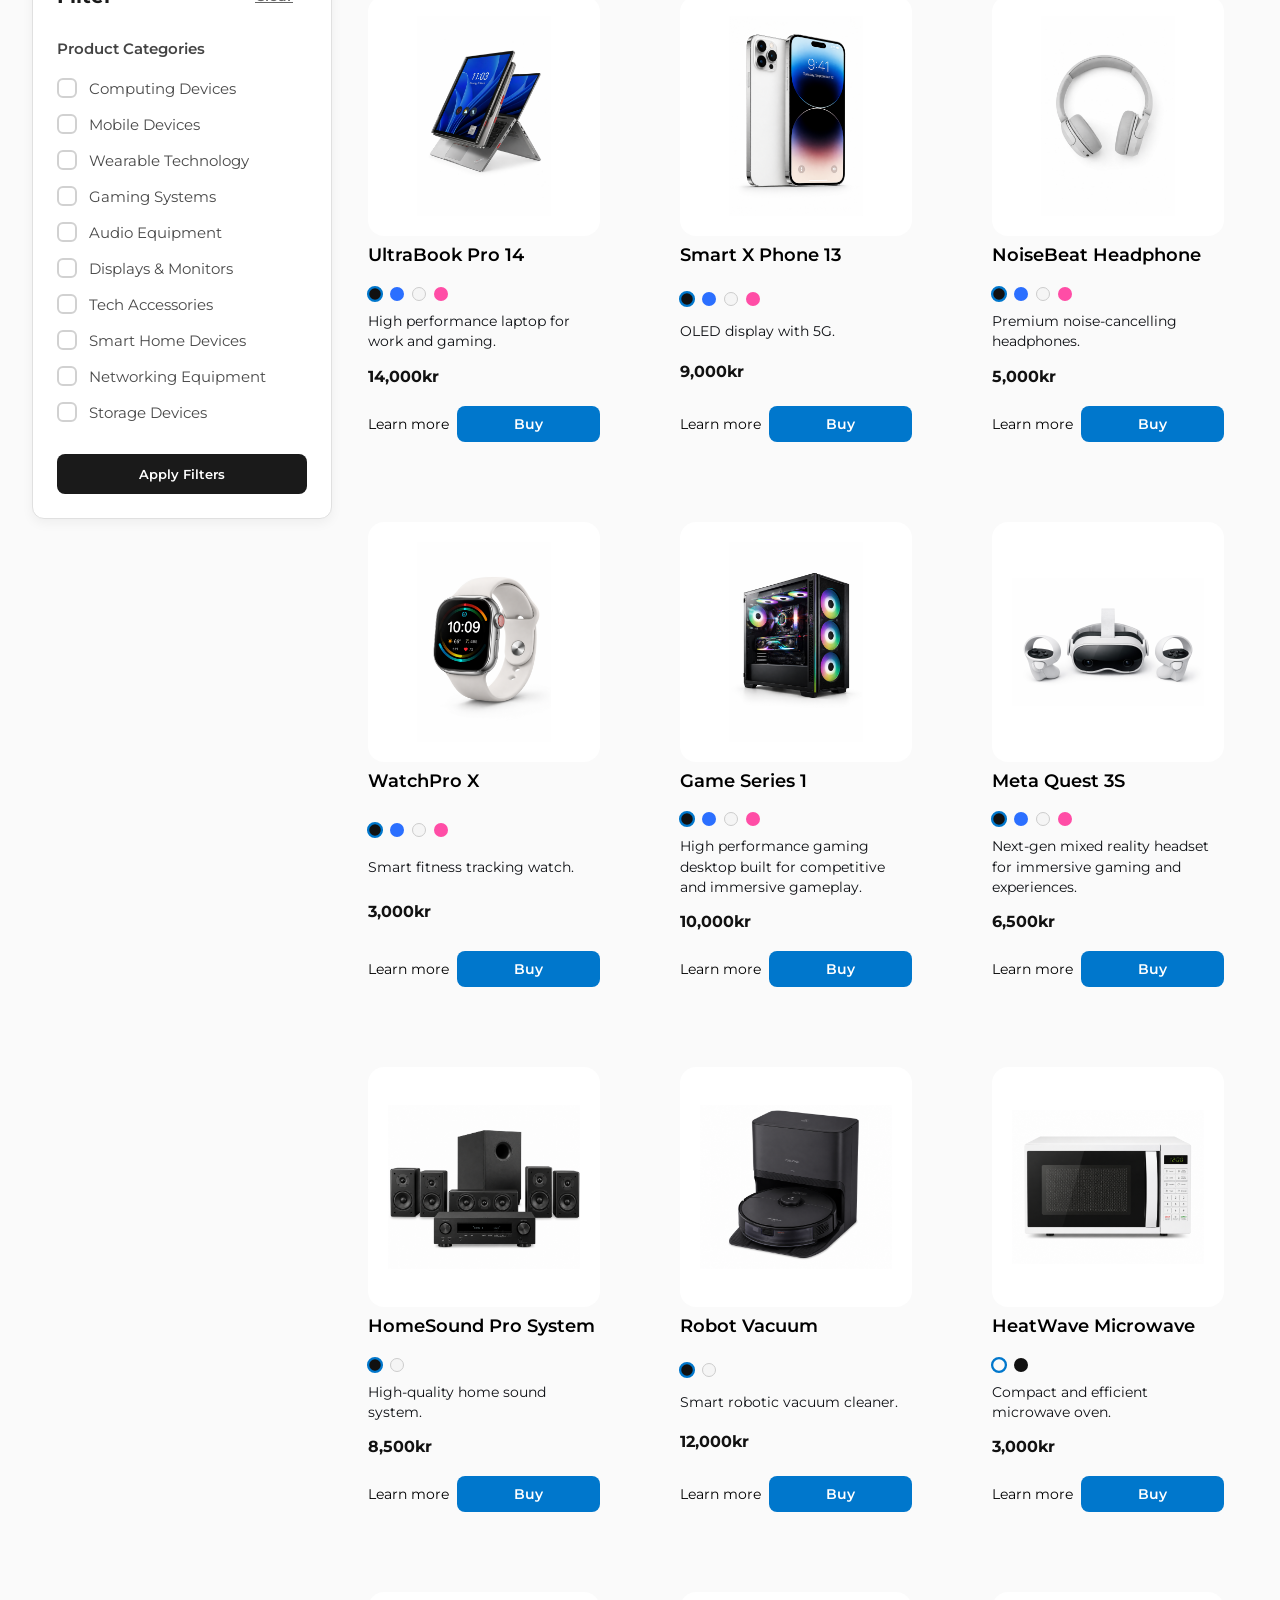
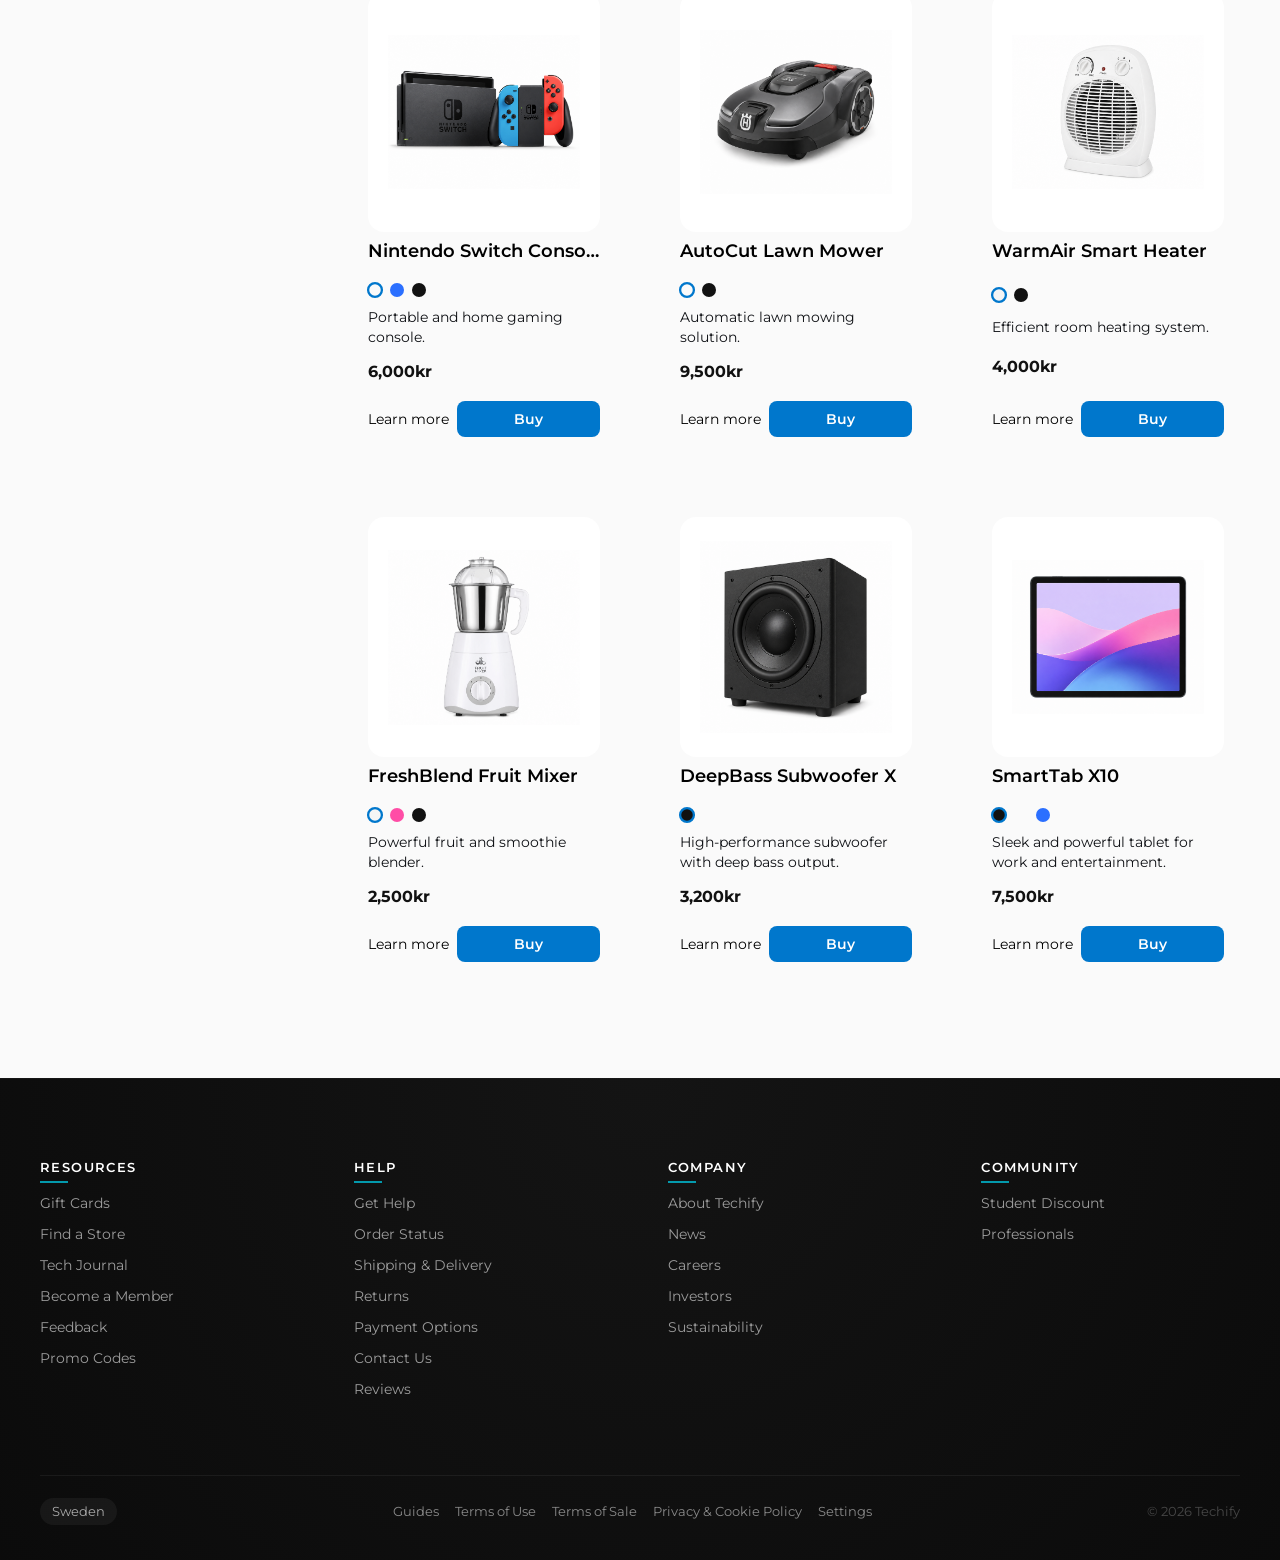
==== commit cc57a44e: "translating" ====
--- a/index.html
+++ b/index.html
@@ -82,32 +82,32 @@
 
       <!-- GAMING -->
       <div class="lineup-slide active">
-        <h2>Gaming without limits.</h2>
-        <p>Ultra performance. Zero lag. Total immersion.</p>
+        <h2 data-i18n="gaming_title">Gaming without limits.</h2>
+        <p data-i18n="gaming_desc">Ultra performance. Zero lag. Total immersion.</p>
       </div>
 
       <!-- WORK -->
       <div class="lineup-slide">
-        <h2>Work at full speed.</h2>
-        <p>Powerful tools built for focus and productivity.</p>
+        <h2 data-i18n="work_title">Work at full speed.</h2>
+        <p data-i18n="work_desc">Powerful tools built for focus and productivity.</p>
       </div>
 
       <!-- CREATIVITY -->
       <div class="lineup-slide">
-        <h2>Create anything you imagine.</h2>
-        <p>Designed for creators, editors, and builders.</p>
+        <h2 data-i18n="create_title">Create anything you imagine.</h2>
+        <p data-i18n="create_desc">Designed for creators, editors, and builders.</p>
       </div>
 
       <!-- AUDIO -->
       <div class="lineup-slide">
-        <h2>Feel every sound.</h2>
-        <p>Immersive audio built for clarity and depth.</p>
+        <h2 data-i18n="audio_title">Feel every sound.</h2>
+        <p data-i18n="audio_desc">Immersive audio built for clarity and depth.</p>
       </div>
       
       <!--Techify-->
       <div class="lineup-slide">
-        <h2>Techify Starts Here.</h2>
-        <p>Performance. Style. Reliability</p>
+        <h2 data-i18n="techify_title">Techify Starts Here.</h2>
+        <p data-i18n="techify_desc">Performance. Style. Reliability</p>
       </div>
 
     </div>
@@ -293,67 +293,67 @@
       <aside class="filters" aria-label="Product filters">
 
         <header class="filters-header">
-            <h2>Filter</h2>
-            <button type="button" class="clear-filters">Clear</button>
+            <h2 data-i18n="filter_title">Filter</h2>
+            <button type="button" class="clear-filters" data-i18n="clear_filters">Clear</button>
         </header>
 
         <form class="filters-form">
 
             <fieldset class="filters-group">
-                <legend>Product Categories</legend>
+                <legend data-i18n="category_title">Product Categories</legend>
 
                 <label class="filter-option">
                     <input type="checkbox" name="category" value="laptop">
-                    <span>Computing Devices</span>
+                    <span data-i18n="computing">Computing Devices</span>
                 </label>
 
                 <label class="filter-option">
                     <input type="checkbox" name="category" value="phones">
-                    <span>Mobile Devices</span>
+                    <span data-i18n="mobile">Mobile Devices</span>
                 </label>
 
                 <label class="filter-option">
                     <input type="checkbox" name="category" value="wearable">
-                    <span>Wearable Technology</span>
+                    <span data-i18n="wearable">Wearable Technology</span>
                 </label>
 
                 <label class="filter-option">
                     <input type="checkbox" name="category" value="game">
-                    <span>Gaming Systems</span>
+                    <span data-i18n="gaming">Gaming Systems</span>
                 </label>
 
                 <label class="filter-option">
                     <input type="checkbox" name="category" value="audio">
-                    <span>Audio Equipment</span>
+                    <span data-i18n="audio">Audio Equipment</span>
                 </label>
 
                 <label class="filter-option">
                     <input type="checkbox" name="category" value="monitor">
-                    <span>Displays & Monitors</span>
+                    <span data-i18n="monitor">Displays & Monitors</span>
                 </label>
 
                 <label class="filter-option">
                     <input type="checkbox" name="category" value="camera">
-                    <span>Tech Accessories</span>
+                    <span data-i18n="accessories">Tech Accessories</span>
                 </label>
 
                 <label class="filter-option">
                     <input type="checkbox" name="category" value="home_appliance">
-                    <span>Smart Home Devices</span>
+                    <span data-i18n="smart_home">Smart Home Devices</span>
                 </label>
 
                 <label class="filter-option">
                     <input type="checkbox" name="category" value="network">
-                    <span>Networking Equipment</span>
+                    <span data-i18n="networking">Networking Equipment</span>
                 </label>
 
                 <label class="filter-option">
                     <input type="checkbox" name="category" value="portable hardware">
-                    <span>Storage Devices</span>
+                    <span data-i18n="storage">Storage Devices</span>
                 </label>
             </fieldset>
 
-            <button id="applyFilters" type="button" class="apply-btn">
+            <button id="applyFilters" type="button" class="apply-btn" data-i18n="apply_filters">
                 Apply Filters
             </button>
         </form>
@@ -604,49 +604,49 @@
 
         <!--RESOURCE-->
         <div class="footer-col">
-            <h4>Resources</h4>
+            <h4 data-i18n="resources_title">Resources</h4>
             <ul>
-                <li><a href="info.html?page=gift-cards">Gift Cards</a></li>
-                <li><a href="info.html?page=stores">Find a Store</a></li>
-                <li><a href="info.html?page=blog">Tech Journal</a></li>
-                <li><a href="info.html?page=membership">Become a Member</a></li>
-                <li><a href="info.html?page=feedback">Feedback</a></li>
-                <li><a href="info.html?page=promos">Promo Codes</a></li>
+                <li><a href="info.html?page=gift-cards" data-i18n="gift_cards">Gift Cards</a></li>
+                <li><a href="info.html?page=stores" data-i18n="stores">Find a Store</a></li>
+                <li><a href="info.html?page=blog" data-i18n="blog">Tech Journal</a></li>
+                <li><a href="info.html?page=membership" data-i18n="membership">Become a Member</a></li>
+                <li><a href="info.html?page=feedback" data-i18n="feedback">Feedback</a></li>
+                <li><a href="info.html?page=promos" data-i18n="promos">Promo Codes</a></li>
             </ul>
         </div>
 
         <!--HELP-->
         <div class="footer-col">
-            <h4>Help</h4>
+            <h4 data-i18n="help_title">Help</h4>
             <ul>
-                <li><a href="info.html?page=support">Get Help</a></li>
-                <li><a href="info.html?page=order-status">Order Status</a></li>
-                <li><a href="info.html?page=shipping">Shipping & Delivery</a></li>
-                <li><a href="info.html?page=returns">Returns</a></li>
-                <li><a href="info.html?page=payments">Payment Options</a></li>
-                <li><a href="info.html?page=contact">Contact Us</a></li>
-                <li><a href="info.html?page=reviews">Reviews</a></li>
+                <li><a href="info.html?page=support" data-i18n="support">Get Help</a></li>
+                <li><a href="info.html?page=order-status" data-i18n="order_status">Order Status</a></li>
+                <li><a href="info.html?page=shipping" data-i18n="shipping">Shipping & Delivery</a></li>
+                <li><a href="info.html?page=returns" data-i18n="returns">Returns</a></li>
+                <li><a href="info.html?page=payments" data-i18n="payments">Payment Options</a></li>
+                <li><a href="info.html?page=contact" data-i18n="contact">Contact Us</a></li>
+                <li><a href="info.html?page=reviews" data-i18n="reviews">Reviews</a></li>
             </ul>
         </div>
 
         <!--COMPANY-->
         <div class="footer-col">
-            <h4>Company</h4>
+            <h4 data-i18n="company_title">Company</h4>
             <ul>
-                <li><a href="info.html?page=about">About Techify</a></li>
-                <li><a href="info.html?page=news">News</a></li>
-                <li><a href="info.html?page=careers">Careers</a></li>
-                <li><a href="info.html?page=investors">Investors</a></li>
-                <li><a href="info.html?page=sustainability">Sustainability</a></li>
+                <li><a href="info.html?page=about" data-i18n="about">About Techify</a></li>
+                <li><a href="info.html?page=news" data-i18n="news">News</a></li>
+                <li><a href="info.html?page=careers" data-i18n="careers">Careers</a></li>
+                <li><a href="info.html?page=investors" data-i18n="investors">Investors</a></li>
+                <li><a href="info.html?page=sustainability" data-i18n="sustainability">Sustainability</a></li>
             </ul>
         </div>
 
         <!--COMMUNITY-->
         <div class="footer-col">
-            <h4>Community</h4>
+            <h4 data-i18n="community_title">Community</h4>
             <ul>
-                <li><a href="info.html?page=student">Student Discount</a></li>
-                <li><a href="info.html?page=professionals">Professionals</a></li>
+                <li><a href="info.html?page=student" data-i18n="student">Student Discount</a></li>
+                <li><a href="info.html?page=professionals" data-i18n="professionals">Professionals</a></li>
             </ul>
         </div>
 
@@ -654,14 +654,14 @@
 
     <!--BOTTOM BAR-->
     <div class="footer-bottom">
-        <span>Sweden</span>
+        <span data-i18n="country">Sweden</span>
 
         <div class="footer-links">
-            <a href="info.html?page=guides">Guides</a>
-            <a href="info.html?page=terms">Terms of Use</a>
-            <a href="info.html?page=sales-terms">Terms of Sale</a>
-            <a href="info.html?page=privacy">Privacy & Cookie Policy</a>
-            <a href="info.html?page=settings">Settings</a>
+            <a href="info.html?page=guides" data-i18n="guides">Guides</a>
+            <a href="info.html?page=terms" data-i18n="terms_use">Terms of Use</a>
+            <a href="info.html?page=sales-terms" data-i18n="terms_sale">Terms of Sale</a>
+            <a href="info.html?page=privacy" data-i18n="privacy">Privacy & Cookie Policy</a>
+            <a href="info.html?page=settings" data-i18n="settings">Settings</a>
         </div>
 
         <span class="footer-copy">© 2026 Techify</span>
--- a/css/main.css
+++ b/css/main.css
@@ -285,17 +285,17 @@
 .product-card {
   position: relative;
   overflow: hidden;
-  border: 1px solid #e5e5e5;
-  padding: 1.2rem;
-  border-radius: 12px;
+  border: none;
+  padding: 0;
+  border-radius: 0;
   text-align: left;
 
   display: flex;
   flex-direction: column;
   justify-content: space-between;
-  gap: 14px;
-
-  background: #fff;
+  gap: 10px;
+
+  background: transparent;
   transition: all 0.25s ease;
 
   height: 100%;
@@ -317,8 +317,12 @@
 }
 
 .product-card:hover {
-  transform: translateY(-8px);
-  box-shadow: 0 5px 15px rgba(0, 0, 0, 0.12);
+  transform: translateY(-4px);
+  box-shadow: none;
+}
+
+.product-card:hover .product-image {
+  box-shadow: 0 8px 20px rgba(0, 0, 0, 0.06);
 }
 
 .product-card:hover img {
@@ -834,6 +838,18 @@
     grid-template-columns: 1fr;
   }
 
+  .filters {
+    width: 100%;
+    padding: 16px;
+  }
+
+  .filters-group {
+    display: grid;
+    grid-template-columns: repeat(auto-fit, minmax(150px, 1fr));
+    gap: 12px;
+    margin-bottom: 16px;
+  }
+
   /*Grid*/
   #productSection {
     display: grid;
@@ -1033,11 +1049,16 @@
 /* PRODUCT IMAGE WRAPPER */
 .product-image {
   width: 100%;
-  height: 200px;
+  height: 240px;
+  background: #fff;
+  border-radius: 16px;
+  padding: 20px;
   display: flex;
   align-items: center;
   justify-content: center;
   overflow: hidden;
+  margin-bottom: 8px;
+  transition: all 0.3s ease;
 }
 
 .product-image img {
@@ -1585,6 +1606,138 @@
   font-weight: 600;
 }
 
+@media (max-width: 600px) {
+  /* Two products per row for main product grids */
+  .products {
+    grid-template-columns: repeat(2, 1fr);
+    gap: 15px;
+  }
+
+  /* Image 2 style: borderless card, grey image box */
+  .product-card {
+    padding: 0;
+    border: none;
+    background: transparent;
+    gap: 6px;
+    box-shadow: none;
+  }
+
+  .product-card:hover {
+    transform: none;
+    box-shadow: none;
+  }
+
+  .product-image {
+    background: #fff; /* White background for image */
+    border-radius: 12px;
+    padding: 15px;
+    height: 140px;
+    display: flex;
+    align-items: center;
+    justify-content: center;
+    margin-bottom: 5px;
+  }
+
+  .product-card img {
+    height: 110px;
+  }
+
+  .product-card h3 {
+    font-size: 0.85rem;
+    white-space: normal;
+    line-height: 1.2;
+    margin-top: 4px;
+    margin-bottom: 2px;
+  }
+
+  .product-card .desc {
+    display: none; /* Hide description on mobile to save vertical space */
+  }
+
+  .price {
+    font-size: 1rem;
+    margin-top: 2px;
+  }
+
+  .card-actions {
+    margin-top: 5px;
+    justify-content: flex-start;
+  }
+
+  .link-btn {
+    display: none; /* Hide 'Learn more' link to match the clean look */
+  }
+
+  .buy-btn {
+    padding: 6px 12px;
+    font-size: 0.8rem;
+    width: 100%;
+  }
+
+  /* Filter section compact mode */
+  .filters {
+    padding: 12px;
+  }
+
+  .filters-header {
+    margin-bottom: 10px;
+  }
+
+  .filters-header h2 {
+    font-size: 1.1rem;
+  }
+
+  .filters-group legend {
+    font-size: 0.9rem;
+    margin-bottom: 8px;
+  }
+
+  .filters-group {
+    grid-template-columns: repeat(2, 1fr);
+    gap: 8px;
+    margin-bottom: 12px;
+  }
+
+  .filter-option {
+    padding: 4px 0;
+  }
+
+  .filter-option input[type="checkbox"] {
+    width: 16px;
+    height: 16px;
+    margin-right: 8px;
+    border-radius: 4px;
+  }
+
+  .filter-option span {
+    font-size: 0.8rem;
+  }
+
+  .apply-btn {
+    padding: 10px;
+    font-size: 0.9rem;
+  }
+
+  /* Strict width for slider cards so they don't stretch */
+  .slider-track .product-card {
+    min-width: unset;
+    width: 140px;
+    transform: scale(1);
+    margin: 0;
+    flex: 0 0 auto;
+  }
+
+  .slider-track {
+    gap: 15px;
+  }
+
+  /* Adjust hero for mobile */
+  .hero h1 {
+    font-size: 2rem;
+  }
+}
+
+
 .back-link:hover {
   text-decoration: underline;
 }
@@ -2245,3 +2398,65 @@
 .search-item:hover {
   background: #f2f2f2;
 }
+
+/* SEARCH RESULTS */
+
+.search-container {
+  position: relative;
+}
+
+#searchResults {
+  position: absolute;
+  top: 110%;
+  left: 0;
+  width: 100%;
+  background: #fff;
+  border-radius: 18px;
+  box-shadow: 0 10px 35px rgba(0,0,0,0.12);
+  overflow: hidden;
+  z-index: 9999;
+  display: none;
+  max-height: 420px;
+  overflow-y: auto;
+}
+
+.search-item {
+  display: flex;
+  align-items: center;
+  gap: 14px;
+  padding: 14px;
+  cursor: pointer;
+  transition: 0.25s ease;
+  border-bottom: 1px solid #f2f2f2;
+}
+
+.search-item:hover {
+  background: #f8f8f8;
+}
+
+.search-thumb {
+  width: 60px;
+  height: 60px;
+  object-fit: contain;
+  border-radius: 12px;
+  background: #fafafa;
+  padding: 6px;
+}
+
+.search-info h4 {
+  font-size: 14px;
+  margin-bottom: 4px;
+  color: #111;
+}
+
+.search-info p {
+  font-size: 13px;
+  color: #666;
+}
+
+.search-empty {
+  padding: 20px;
+  text-align: center;
+  color: #777;
+  font-size: 14px;
+}
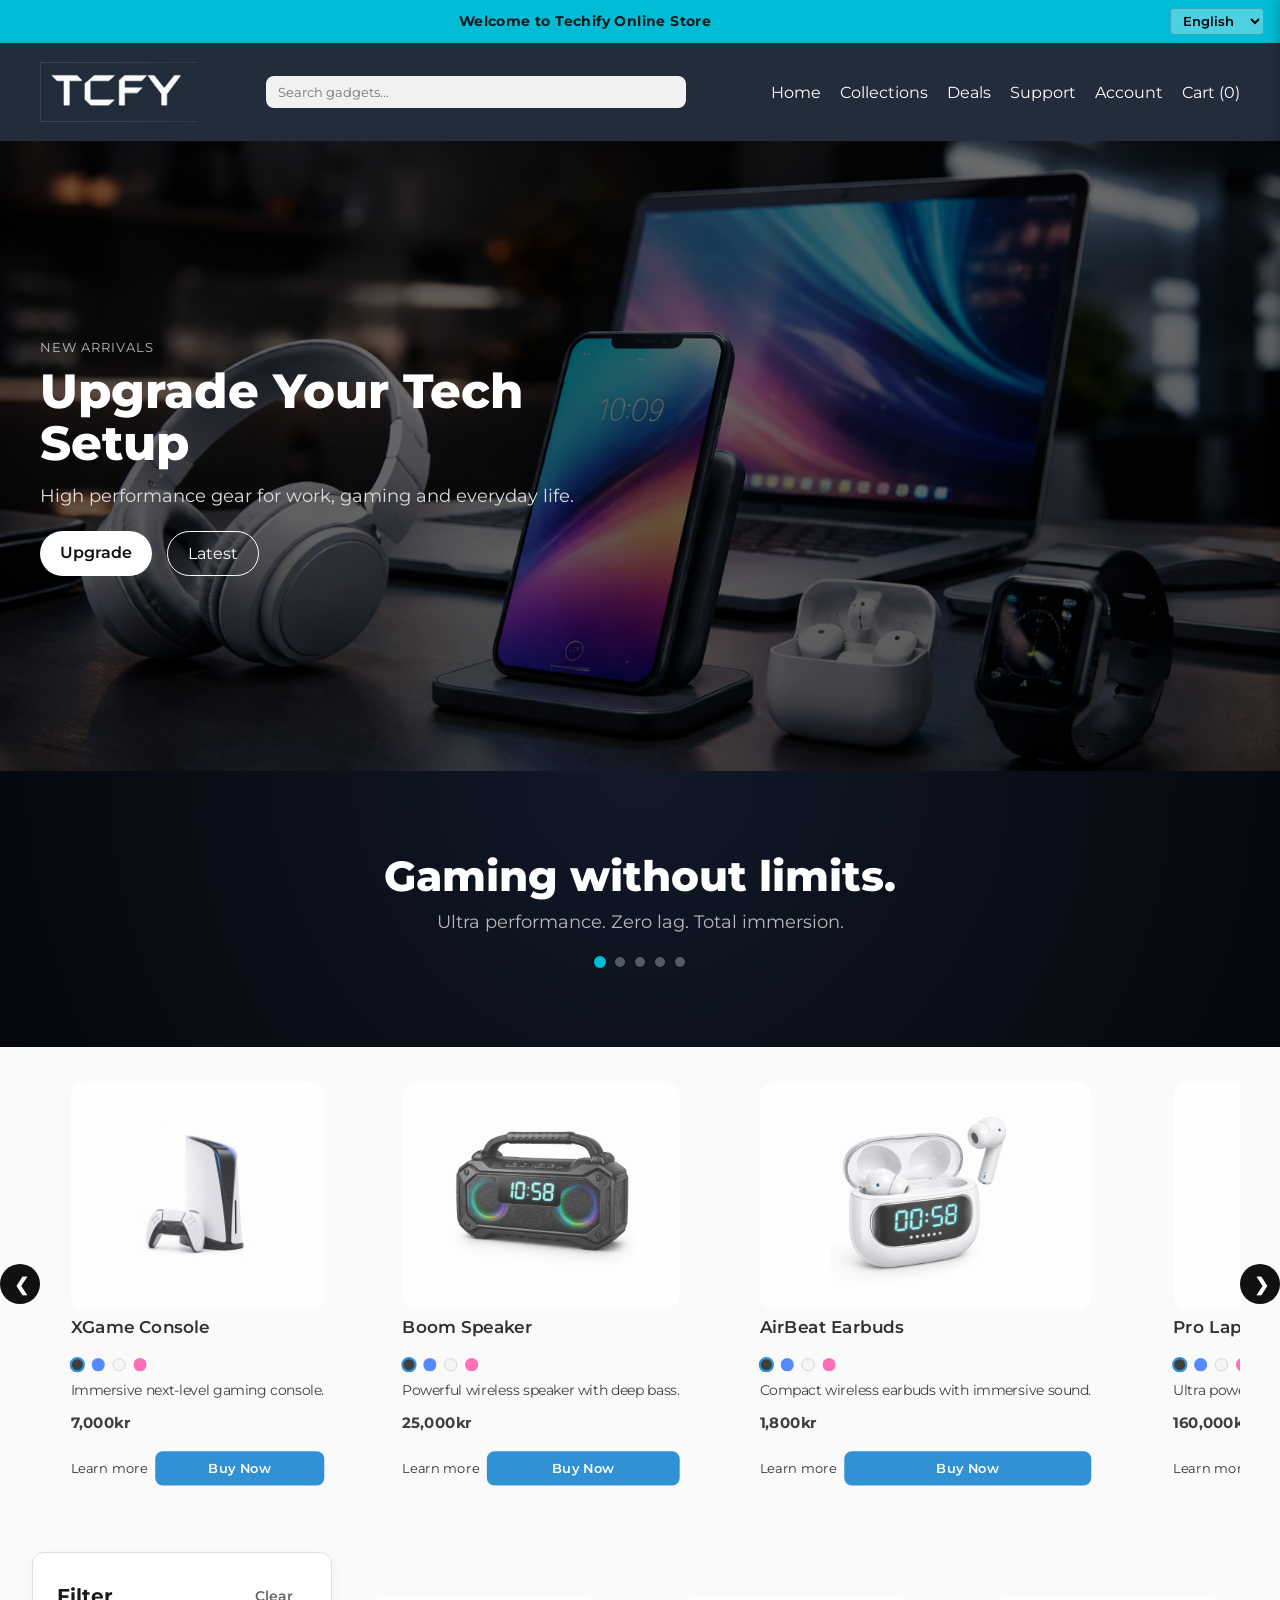
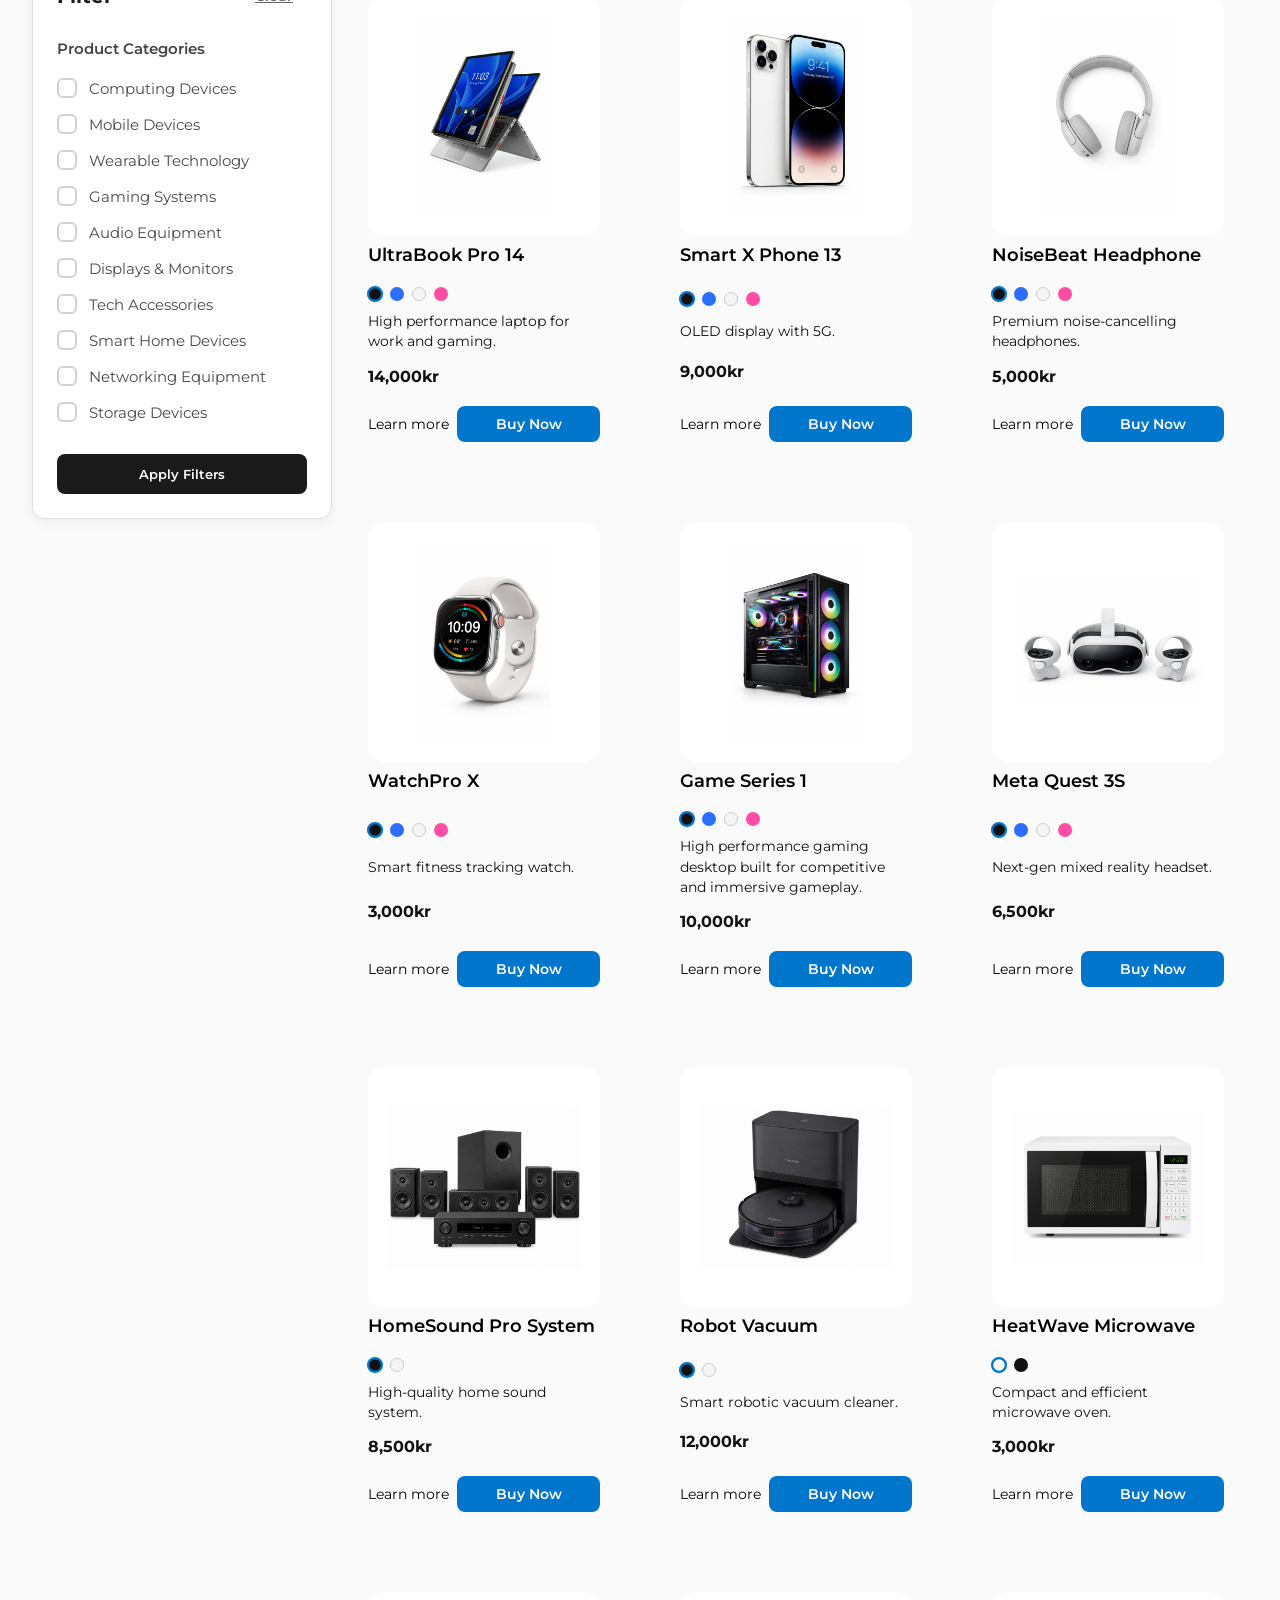
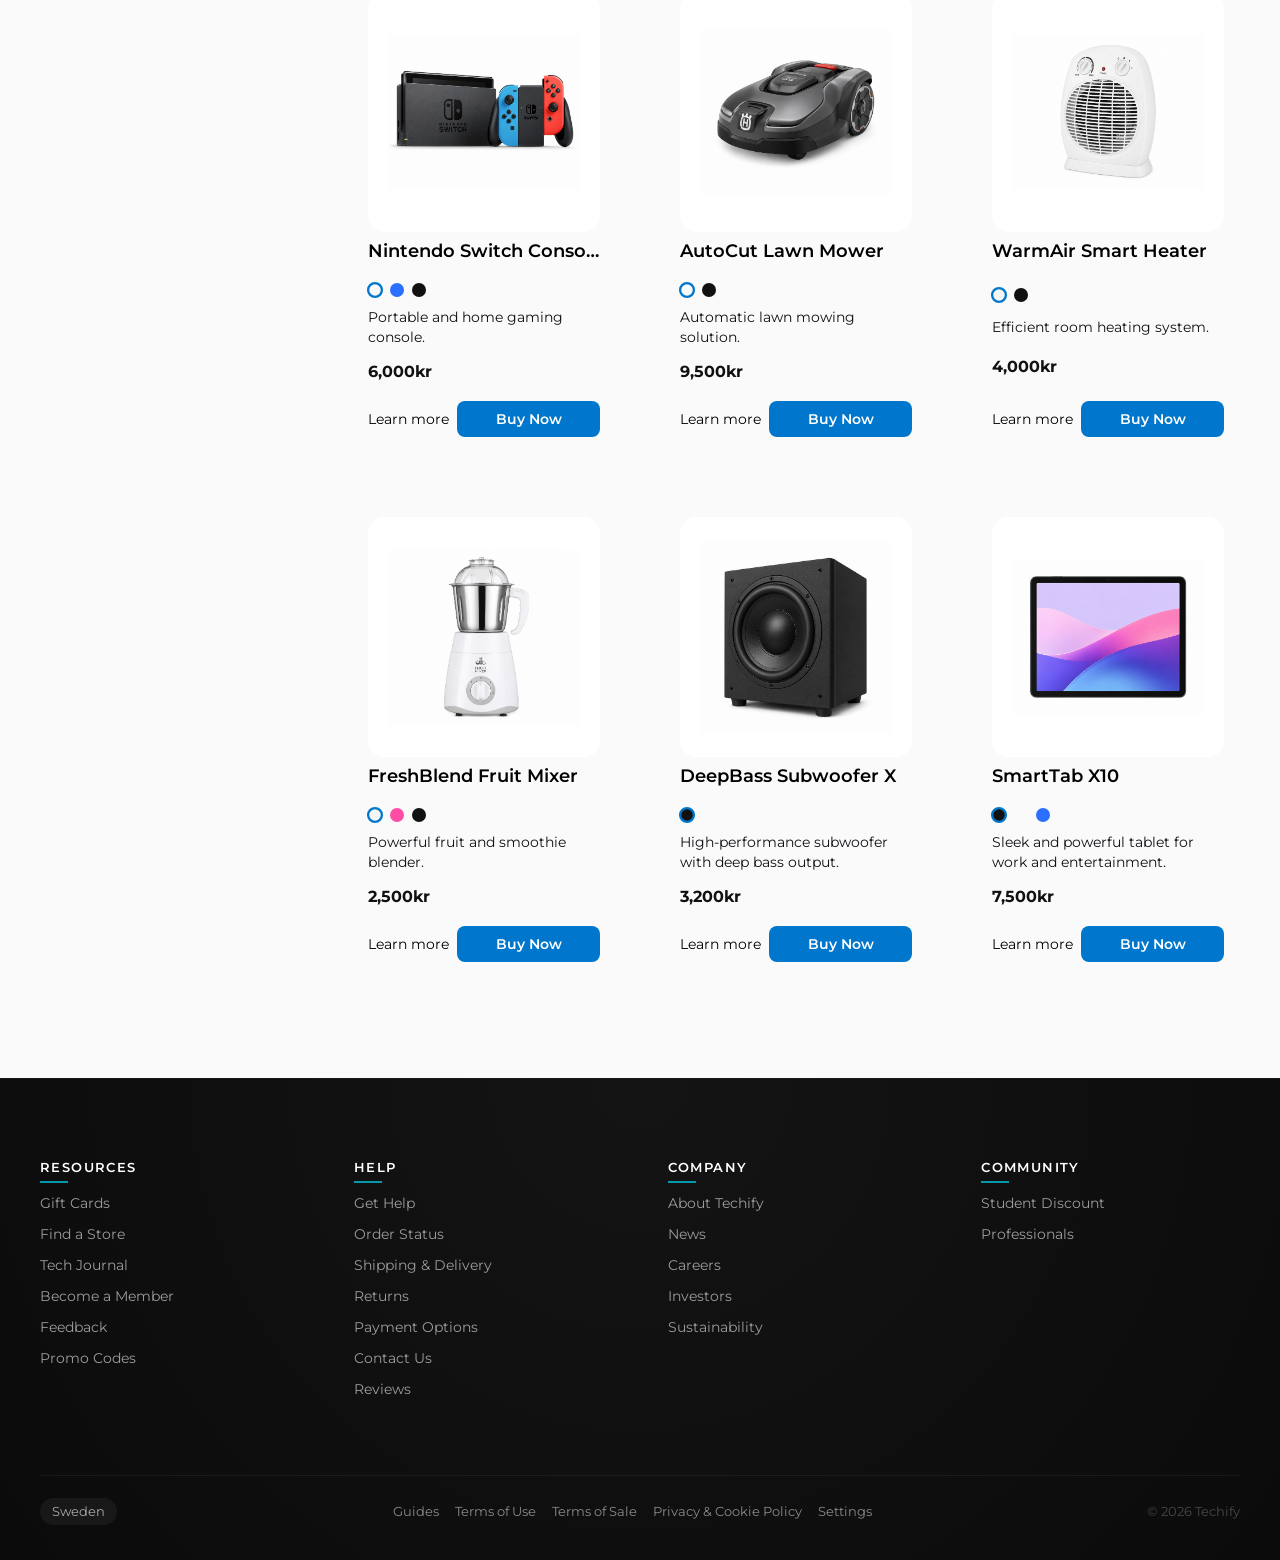
==== commit f93b6575: "translation update" ====
--- a/index.html
+++ b/index.html
@@ -16,7 +16,7 @@
     <section class="promo" aria-label="Current promotions">
         <div class="promo_viewport">
             <ul class="promo_track">
-                <li>Welcome to Techify Online Store</li>
+                <li data-i18n="promo_welcome">Welcome to Techify Online Store</li>
             </ul>
         </div>
         <div class="promo-lang">
